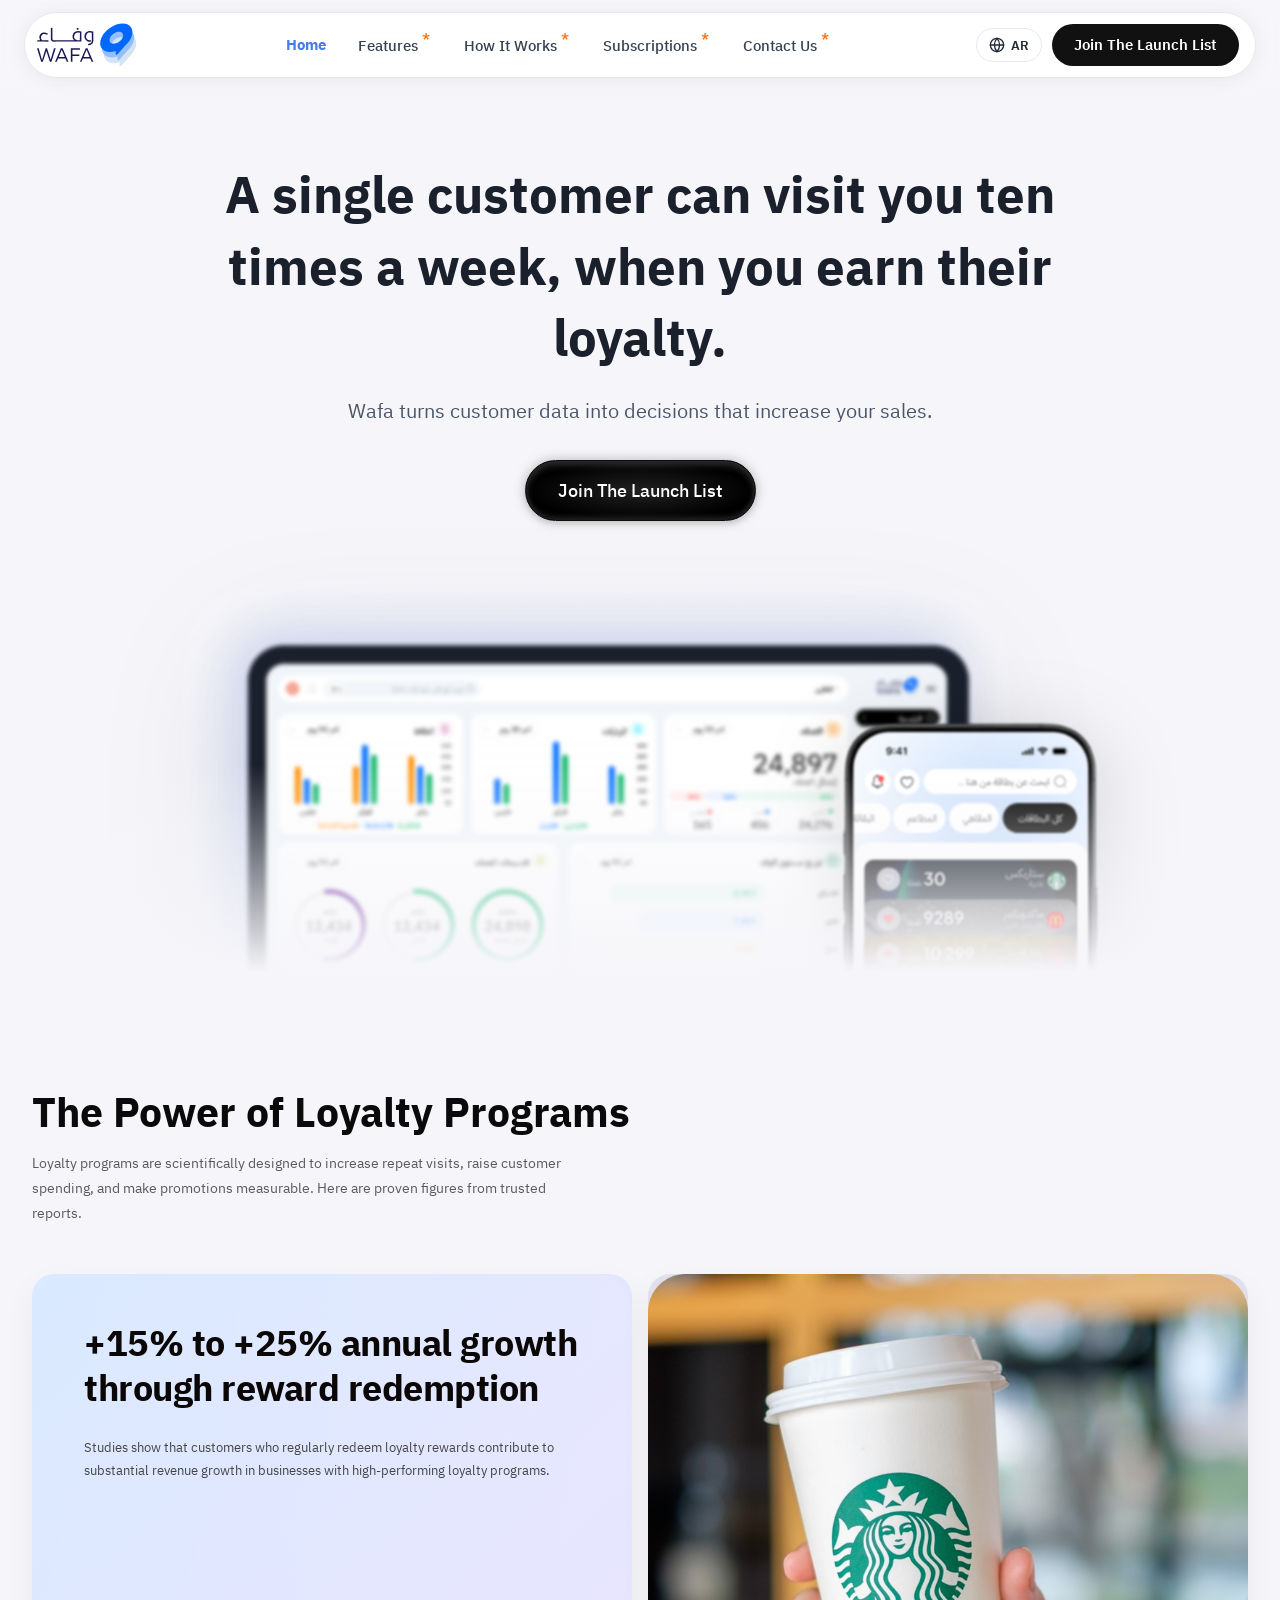
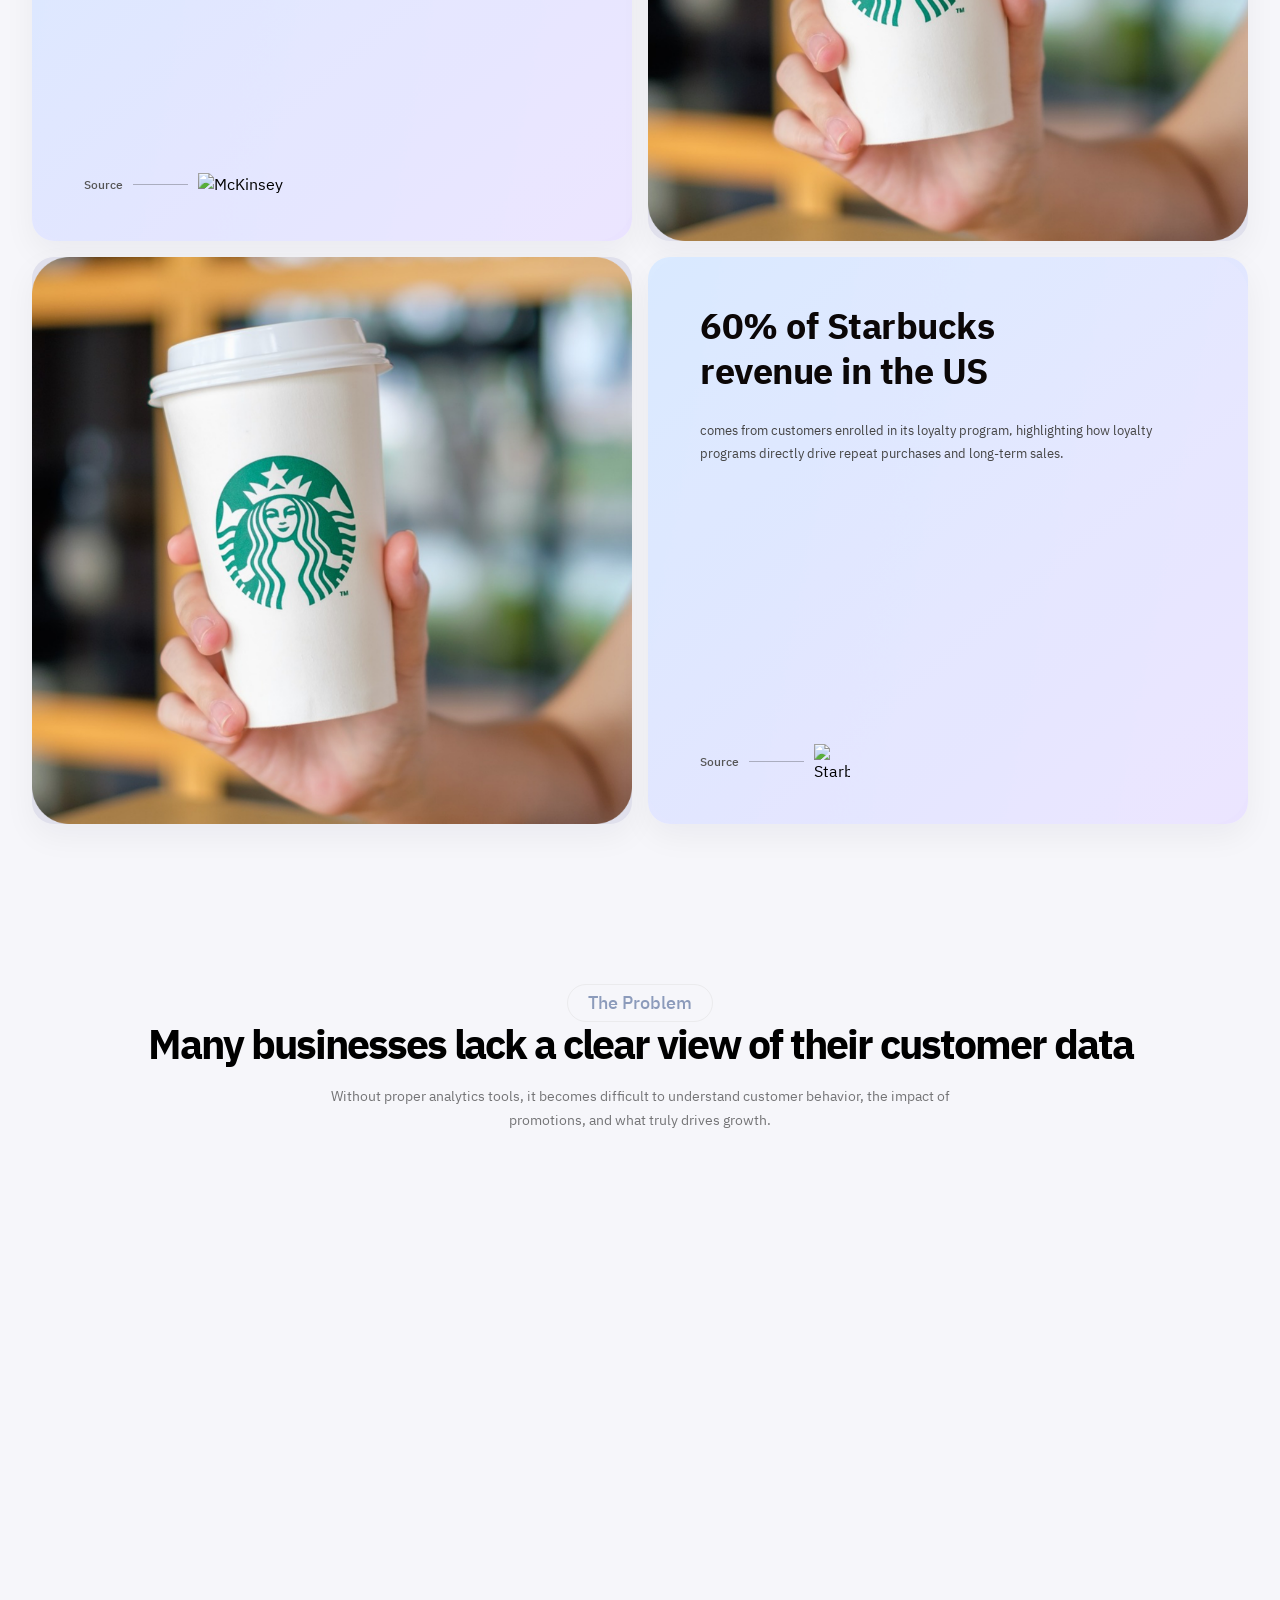
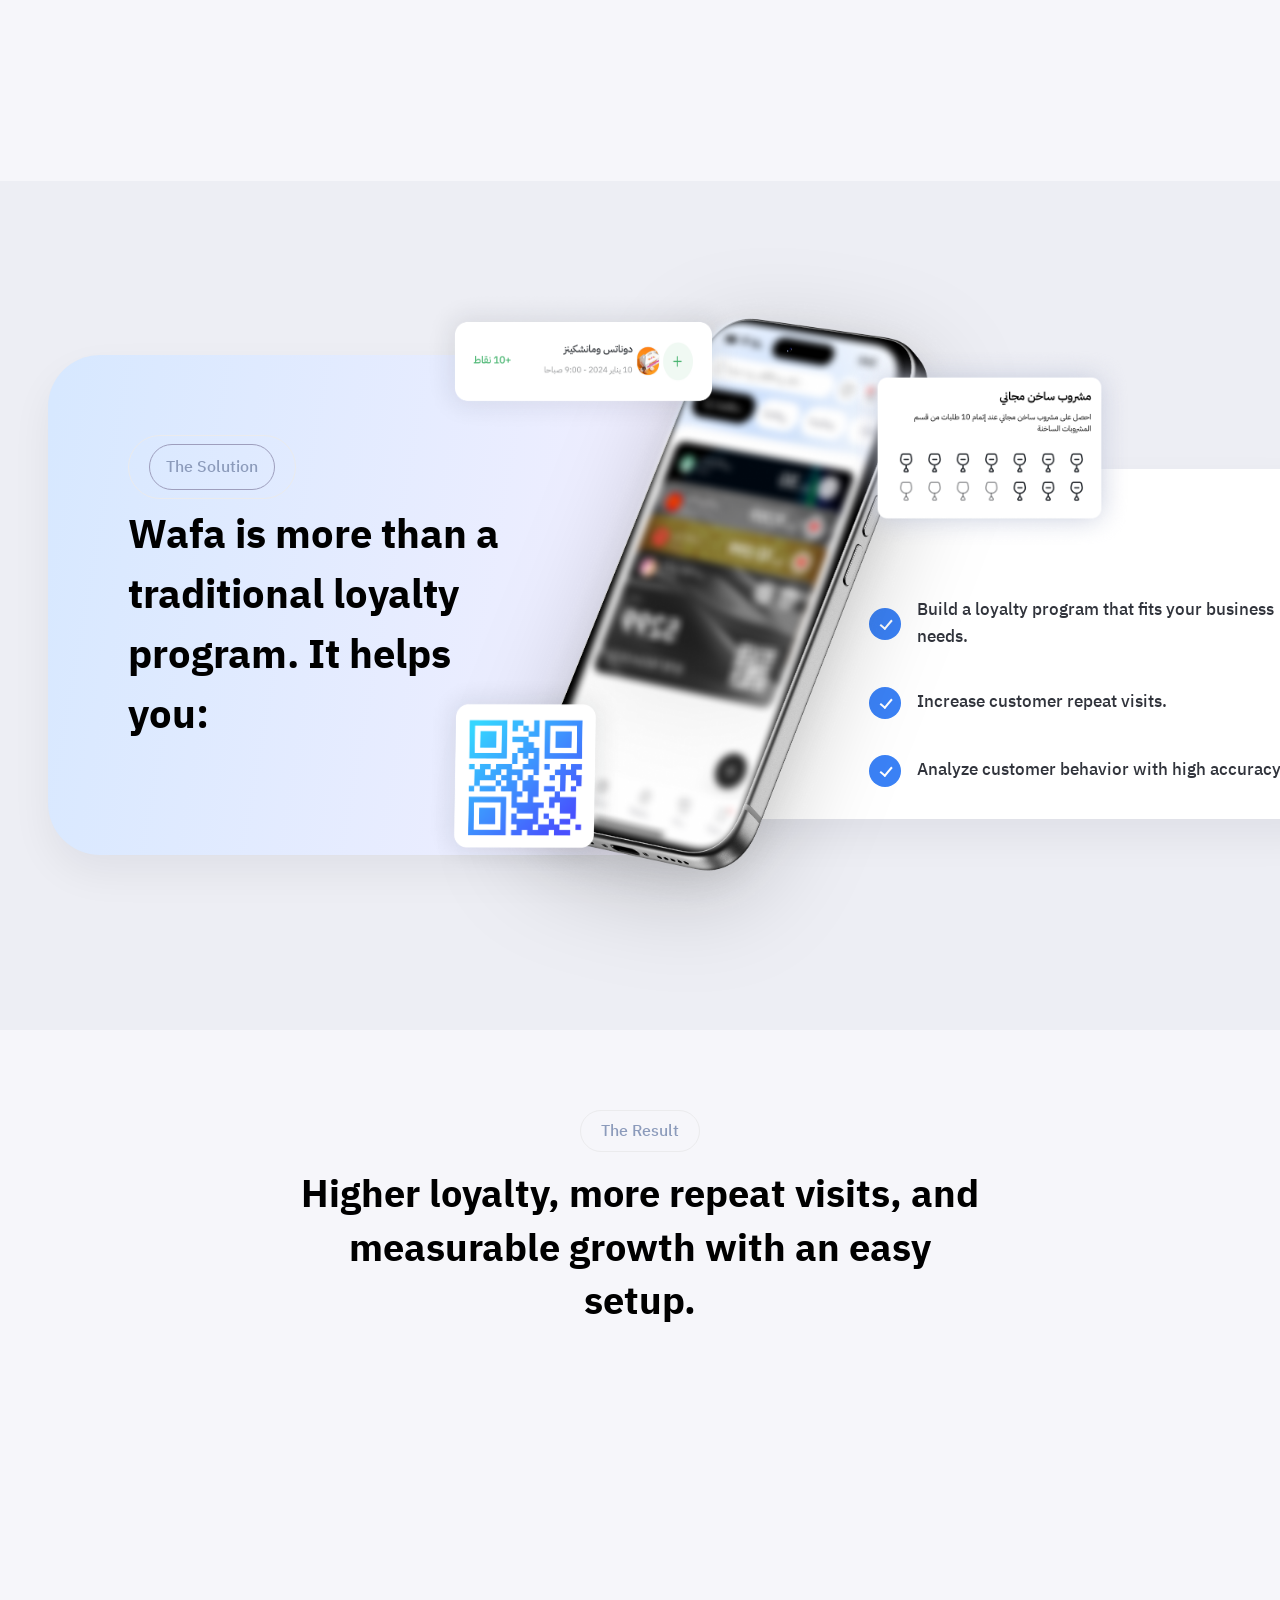
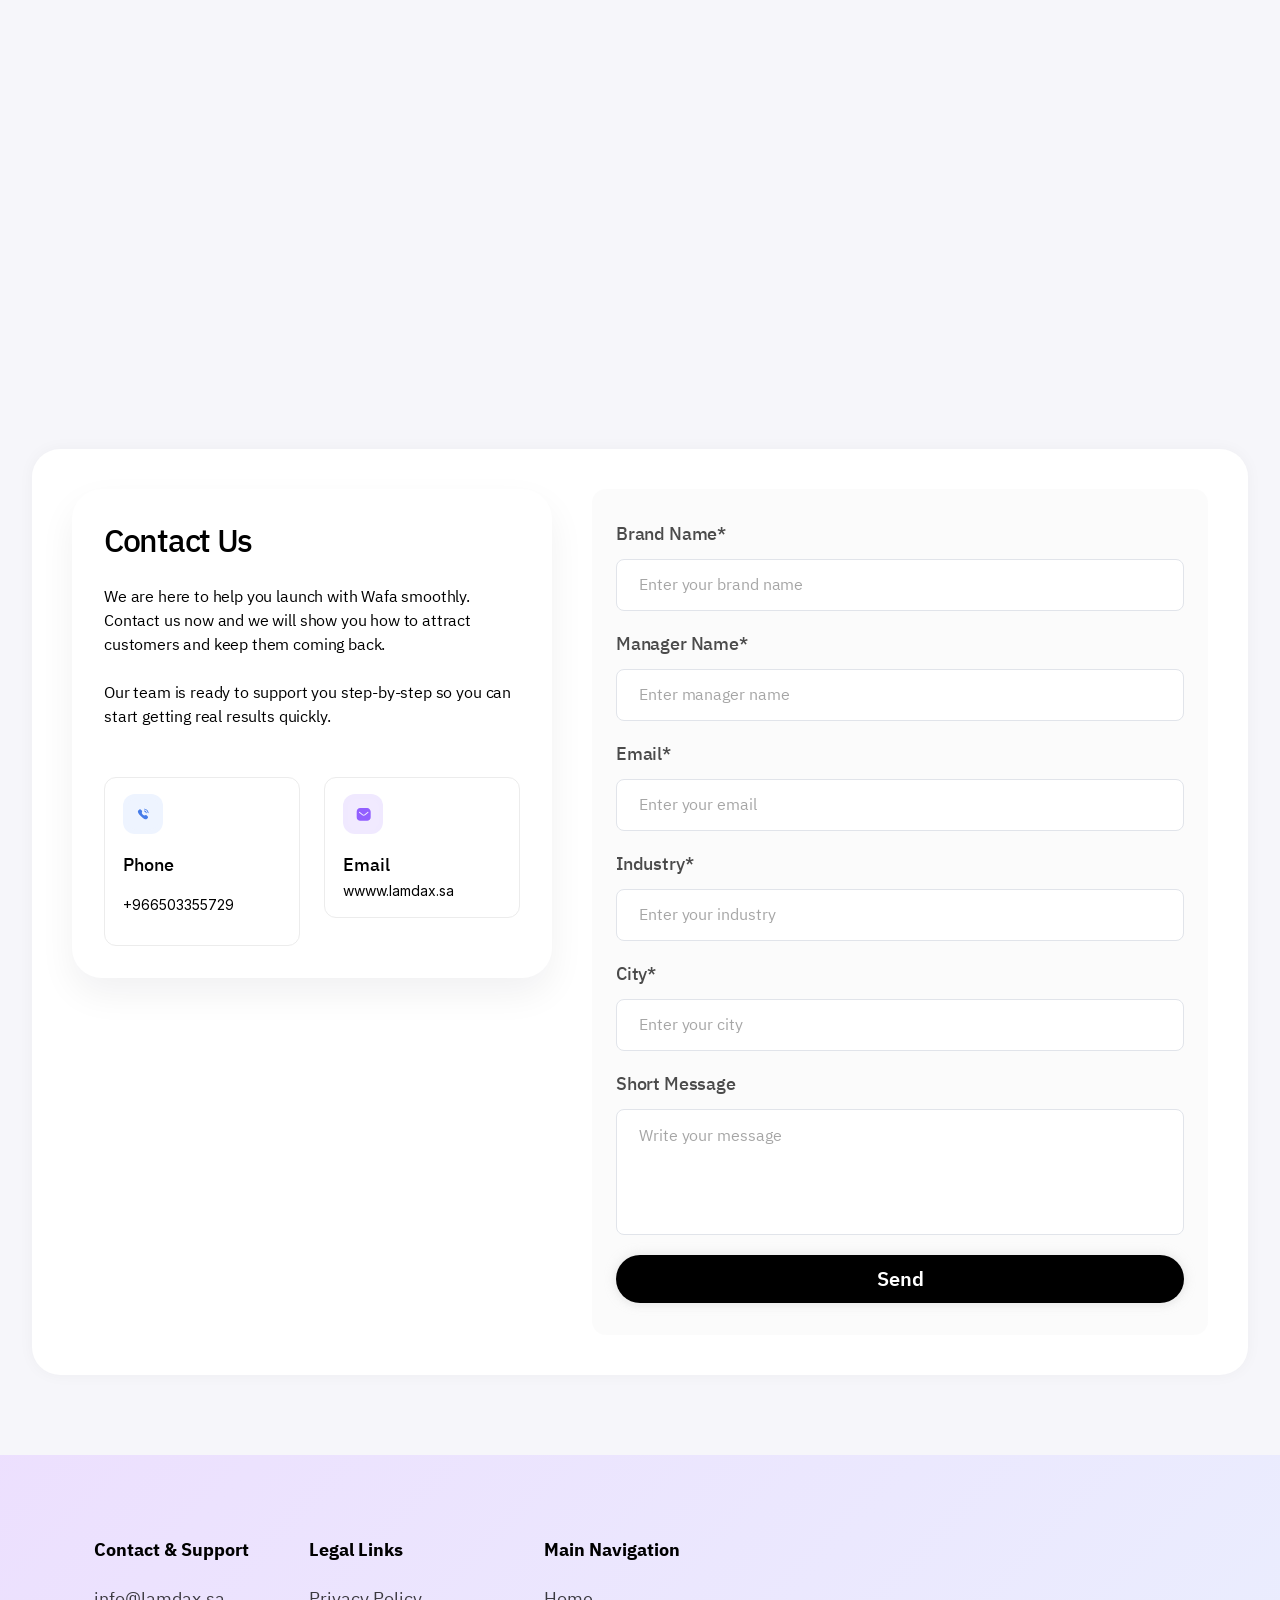
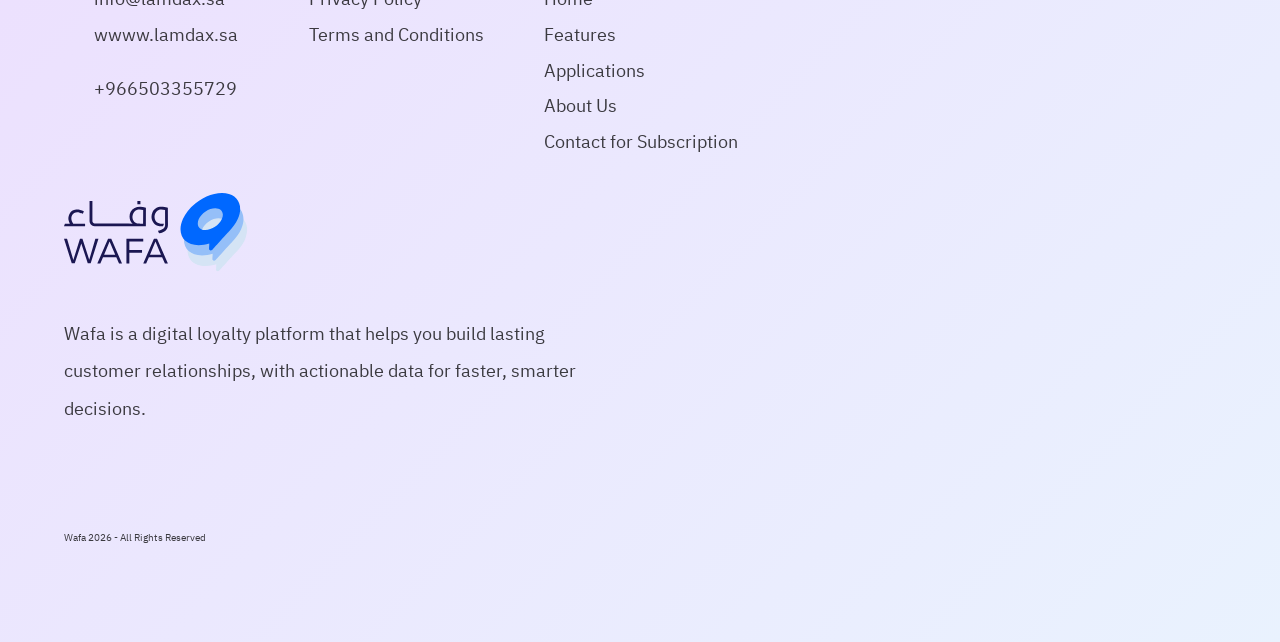
==== index-en.html @ 7bb4bd39 "feat: enhance UI animations and transitions across legal and privacy pages Co-authored-by: Copilot <" ====
<!doctype html>
<html dir="ltr" lang="en">
  <head>
    <meta content="width=device-width, initial-scale=1" name="viewport" />
    <meta charset="utf-8" />
    <title>Wafa - Digital Loyalty Platform</title>
    <link href="favicon.svg" rel="icon" type="image/svg+xml" />
    <link href="css/global.css" rel="stylesheet" />
    <link href="css/styleguide.css" rel="stylesheet" />
    <link href="css/style.css" rel="stylesheet" />
    <link href="css/english.css" rel="stylesheet" />
    <script src="/load.js"></script>
    <script src="/static/anima.min.js" type="module"></script>
  </head>
  <body class="english-home">
    <header class="site-header" id="top">
      <nav class="nav-container">
        <a class="nav-logo" href="index-en.html">
          <img alt="Wafa" class="nav-logo-img" src="imgs/Wafaa Full Logo.svg" />
        </a>
        <ul class="nav-links" id="nav-links">
          <li>
            <a class="nav-link active" data-section="hero" href="#hero">Home</a>
          </li>
          <li>
            <a
              class="nav-link nav-link--marked"
              data-section="result"
              href="#result"
            >
              Features
            </a>
          </li>
          <li>
            <a
              class="nav-link nav-link--marked"
              data-section="solution"
              href="#solution"
            >
              How It Works
            </a>
          </li>
          <li>
            <a
              class="nav-link nav-link--marked"
              data-section="stats"
              href="#stats"
            >
              Subscriptions
            </a>
          </li>
          <li>
            <a
              class="nav-link nav-link--marked"
              data-section="contact"
              href="#contact"
            >
              Contact Us
            </a>
          </li>
        </ul>
        <div class="nav-right">
          <a class="lang-switch" href="index.html" aria-label="Arabic version">
            <svg
              class="lang-switch-icon"
              viewBox="0 0 24 24"
              aria-hidden="true"
            >
              <circle cx="12" cy="12" r="10"></circle>
              <path d="M2 12h20"></path>
              <path d="M12 2a15 15 0 0 1 0 20"></path>
              <path d="M12 2a15 15 0 0 0 0 20"></path>
            </svg>
            <span>AR</span>
          </a>
          <a class="nav-cta" href="#contact">Join The Launch List</a>
          <button
            aria-expanded="false"
            aria-label="Menu"
            class="hamburger"
            id="hamburger"
          >
            <span class="hamburger-bar"></span>
            <span class="hamburger-bar"></span>
            <span class="hamburger-bar"></span>
          </button>
        </div>
      </nav>
      <div aria-hidden="true" class="mobile-menu" id="mobile-menu">
        <ul class="mobile-nav-links">
          <li>
            <a class="mobile-nav-link" data-section="hero" href="#hero">Home</a>
          </li>
          <li>
            <a class="mobile-nav-link" data-section="result" href="#result"
              >Features</a
            >
          </li>
          <li>
            <a class="mobile-nav-link" data-section="solution" href="#solution"
              >How It Works</a
            >
          </li>
          <li>
            <a class="mobile-nav-link" data-section="stats" href="#stats"
              >Subscriptions</a
            >
          </li>
          <li>
            <a class="mobile-nav-link" data-section="contact" href="#contact"
              >Contact Us</a
            >
          </li>
          <li>
            <a class="mobile-nav-link" href="index.html">AR</a>
          </li>
        </ul>
        <a class="mobile-cta" href="#contact">Join The Launch List</a>
      </div>
    </header>

    <section class="section hero-section" id="hero">
      <div class="hero-text-content">
        <h1 class="hero-title">
          A single customer can visit you ten times a week, when you earn their
          loyalty.
        </h1>
        <p class="hero-subtitle">
          Wafa turns customer data into decisions that increase your sales.
        </p>
        <div class="hero-cta-area">
          <a class="hero-main-cta" href="#contact">
            <span class="close-button-text">Join The Launch List</span>
          </a>
        </div>
      </div>
      <div class="hero-mockup">
        <img
          alt="Wafa dashboard"
          class="hero-tablet-img"
          src="imgs/Hero/Top-Tablet.png"
        />
        <img
          alt="Wafa app"
          class="hero-mobile-img"
          src="imgs/Hero/Top-mobile.png"
        />
      </div>
    </section>

    <section class="section stats-section" id="stats">
      <div class="stats-header">
        <h2 class="stats-title">The Power of Loyalty Programs</h2>
        <p class="stats-subtitle">
          Loyalty programs are scientifically designed to increase repeat
          visits, raise customer spending, and make promotions measurable. Here
          are proven figures from trusted reports.
        </p>
      </div>
      <div class="stats-grid">
        <div class="stat-card stat-card--text">
          <div
            class="stat-bg-texture"
            style="
              background-image: url(&quot;imgs/Stats/background-of-text-1.png&quot;);
            "
          ></div>
          <div class="stat-card-content">
            <h3 class="stat-headline">
              +15% to +25% annual growth<br />through reward redemption
            </h3>
            <p class="stat-desc">
              Studies show that customers who regularly redeem loyalty rewards
              contribute to substantial revenue growth in businesses with
              high-performing loyalty programs.
            </p>
            <div class="stat-source">
              <span class="stat-source-label">Source</span>
              <div class="stat-source-divider"></div>
              <img
                alt="McKinsey"
                class="stat-source-logo stat-source-logo--mckinsey"
                src="https://c.animaapp.com/mnw7ax8lttcgkf/img/mckinsey-script-mark-2019-1.svg"
              />
            </div>
          </div>
        </div>

        <div class="stat-card stat-card--image">
          <img
            src="imgs/Stats/Stats-img-one.png"
            alt="Loyalty programs"
            class="stat-photo"
          />
        </div>

        <div class="stat-card stat-card--image">
          <img
            src="imgs/Stats/Stats-img-two.png"
            alt="Starbucks"
            class="stat-photo"
          />
        </div>

        <div class="stat-card stat-card--text">
          <div
            class="stat-bg-texture"
            style="
              background-image: url(&quot;imgs/Stats/background-of-text-2.png&quot;);
            "
          ></div>
          <div class="stat-card-content">
            <h3 class="stat-headline">
              60% of Starbucks<br />revenue in the US
            </h3>
            <p class="stat-desc">
              comes from customers enrolled in its loyalty program, highlighting
              how loyalty programs directly drive repeat purchases and long-term
              sales.
            </p>
            <div class="stat-source">
              <span class="stat-source-label">Source</span>
              <div class="stat-source-divider"></div>
              <img
                alt="Starbucks"
                class="stat-source-logo stat-source-logo--starbucks"
                src="https://c.animaapp.com/mnw7ax8lttcgkf/img/check-icon-container.png"
              />
            </div>
          </div>
        </div>
      </div>
    </section>

    <section class="section problem-section" id="problem">
      <div class="problem-header">
        <div class="section-label-pill">
          <div class="text-wrapper-3">The Problem</div>
        </div>
        <h2 class="text-wrapper-6">
          Many businesses lack a clear view of their customer data
        </h2>
        <p class="text-wrapper-5">
          Without proper analytics tools, it becomes difficult to understand
          customer behavior, the impact of promotions, and what truly drives
          growth.
        </p>
      </div>
      <div class="problem-accordion" id="problem-accordion">
        <div
          class="problem-panel"
          data-panel="1"
          data-shrinked="imgs/Problem/image-1-shrinked.png"
          data-expanded="imgs/Problem/image-1-expanded.png"
          style="
            background-image: url(&quot;imgs/Problem/image-1-shrinked.png&quot;);
          "
        ></div>
        <div
          class="problem-panel"
          data-panel="2"
          data-shrinked="imgs/Problem/image-2-shrinked.png"
          data-expanded="imgs/Problem/image-2-expanded.png"
          style="
            background-image: url(&quot;imgs/Problem/image-2-shrinked.png&quot;);
          "
        ></div>
        <div
          class="problem-panel active"
          data-panel="3"
          data-shrinked="imgs/Problem/image-3-shrinked.png"
          data-expanded="imgs/Problem/image-3-expanded.png"
          style="
            background-image: url(&quot;imgs/Problem/image-3-expanded.png&quot;);
          "
        ></div>
      </div>
    </section>

    <section class="solution-outer" id="solution">
      <div class="solution-inner">
        <!-- RIGHT in RTL: pill + title text (no card) -->
        <div class="solution-text-col">
          <div class="section-label-pill">
            <span class="solution-label-text">The Solution</span>
          </div>
          <p class="solution-title">
            Wafa is more than a traditional loyalty program. It helps you:
          </p>
        </div>
        <!-- CENTER: phone + floating cards -->
        <div class="solution-visual">
          <div class="solution-phone-wrap">
            <img
              class="solution-phone-img"
              src="imgs/Solution/solution-mobile.png"
              alt="Wafa app"
            />
            <img
              class="sol-card sol-card-upper"
              src="imgs/Solution/solution-upper-card.png"
              alt=""
            />
            <img
              class="sol-card sol-card-middle"
              src="imgs/Solution/solution-middle-card.png"
              alt=""
            />
            <img
              class="sol-card sol-card-lower"
              src="imgs/Solution/solution-lower-card.png"
              alt=""
            />
          </div>
        </div>
        <!-- LEFT in RTL: bullet points (no card) -->
        <div class="solution-bullets-col">
          <ul class="solution-bullets">
            <li class="solution-bullet">
              <span class="solution-check"></span>
              <span
                >Build a loyalty program that fits your business needs.</span
              >
            </li>
            <li class="solution-bullet">
              <span class="solution-check"></span>
              <span>Increase customer repeat visits.</span>
            </li>
            <li class="solution-bullet">
              <span class="solution-check"></span>
              <span>Analyze customer behavior with high accuracy.</span>
            </li>
          </ul>
        </div>
      </div>
    </section>

    <section class="section result-section" id="result">
      <div class="section-label-pill frame-35">
        <div class="text-wrapper-24">The Result</div>
      </div>
      <h2 class="text-wrapper-25">
        Higher loyalty, more repeat visits, and measurable growth with an easy
        setup.
      </h2>

      <a class="nav-cta" href="#contact">Join The Launch List</a>
      <div class="features-cards-row">
        <div class="features-card">
          <img
            class="features-card-img"
            src="imgs/Result/Features Card - 1.png"
            alt="Loyal customers"
          />
          <div class="card-title">
            <div class="number-title">
              <div class="analytics-reporting">More Loyal Customers</div>
              <div class="element-wrapper">
                <div class="element">01</div>
              </div>
            </div>
            <p class="these-tools">
              Track purchase behavior and customer history to build stronger
              relationships and increase retention.
            </p>
          </div>
        </div>

        <div class="features-card-2">
          <img
            class="features-card-img"
            src="imgs/Result/Features Card - 2.png"
            alt="More visits"
          />
          <div class="card-title-2">
            <div class="number-title">
              <div class="analytics-reporting-2">More Visits</div>
              <div class="background-2">
                <div class="element-2">02</div>
              </div>
            </div>
            <p class="these-tools-2">
              Understand customer frequency patterns and launch campaigns that
              bring customers back again.
            </p>
          </div>
        </div>

        <div class="features-card-3">
          <img
            class="features-card-img"
            src="imgs/Result/Features Card - 3.png"
            alt="Higher sales"
          />
          <div class="card-title-3">
            <div class="number-title-2">
              <div class="analytics-reporting-3">Higher Sales</div>
              <div class="background-3">
                <div class="element-3">03</div>
              </div>
            </div>
            <p class="these-tools-3">
              Accurate performance and offer reports empower decisions that
              increase revenue.
            </p>
          </div>
        </div>
      </div>
    </section>

    <section class="section contact-section" id="contact">
      <div class="frame-9">
        <div class="frame-22">
          <div class="frame-23">
            <div class="text-wrapper-12">Contact Us</div>
            <p class="text-wrapper-13">
              We are here to help you launch with Wafa smoothly.
              <br />
              Contact us now and we will show you how to attract customers and
              keep them coming back.
              <br />
              <br />
              Our team is ready to support you step-by-step so you can start
              getting real results quickly.
            </p>
          </div>
          <div class="frame-24">
            <div class="frame-25">
              <div class="iconly-bold-calling-wrapper">
                <img
                  alt=""
                  class="iconly-bold-calling"
                  src="imgs/Contact/phone.svg"
                />
              </div>
              <div class="frame-26">
                <div class="text-wrapper-14">Phone</div>
                <p class="text-wrapper-15">+966503355729</p>
              </div>
            </div>
            <div class="frame-25">
              <div class="iconly-bold-message-wrapper">
                <img
                  alt=""
                  class="iconly-bold-message"
                  src="imgs/Contact/mail.svg"
                />
              </div>
              <div class="frame-26">
                <div class="text-wrapper-14">Email</div>
                <div class="text-wrapper-15">wwww.lamdax.sa</div>
              </div>
            </div>
          </div>
        </div>

        <div class="frame-10">
          <form class="frame-11" id="contact-form" novalidate="">
            <div class="frame-12">
              <div class="text-wrapper-7">Brand Name*</div>
              <div class="frame-13">
                <div class="frame-14">
                  <input
                    class="real-input"
                    id="brand"
                    name="brand"
                    placeholder="Enter your brand name"
                    required=""
                    type="text"
                  />
                </div>
              </div>
              <span class="field-error" id="brand-error"></span>
            </div>
            <div class="frame-15">
              <div class="text-wrapper-7">Manager Name*</div>
              <div class="frame-13">
                <div class="frame-14">
                  <input
                    class="real-input"
                    id="manager"
                    name="manager"
                    placeholder="Enter manager name"
                    required=""
                    type="text"
                  />
                </div>
              </div>
              <span class="field-error" id="manager-error"></span>
            </div>
            <div class="frame-16">
              <div class="text-wrapper-7">Email*</div>
              <div class="frame-13">
                <div class="frame-14">
                  <input
                    class="real-input"
                    id="email"
                    name="email"
                    placeholder="Enter your email"
                    required=""
                    type="email"
                  />
                </div>
              </div>
              <span class="field-error" id="email-error"></span>
            </div>
            <div class="frame-17">
              <div class="text-wrapper-7">Industry*</div>
              <div class="frame-13">
                <div class="frame-14">
                  <input
                    class="real-input"
                    id="sector"
                    name="sector"
                    placeholder="Enter your industry"
                    required=""
                    type="text"
                  />
                </div>
              </div>
              <span class="field-error" id="sector-error"></span>
            </div>
            <div class="frame-18">
              <div class="text-wrapper-7">City*</div>
              <div class="frame-13">
                <div class="frame-14">
                  <input
                    class="real-input"
                    id="city"
                    name="city"
                    placeholder="Enter your city"
                    required=""
                    type="text"
                  />
                </div>
              </div>
              <span class="field-error" id="city-error"></span>
            </div>
            <div class="frame-19">
              <div class="text-wrapper-9">Short Message</div>
              <div class="frame-20">
                <textarea
                  class="real-textarea"
                  id="message"
                  name="message"
                  placeholder="Write your message"
                  rows="4"
                ></textarea>
              </div>
            </div>
            <div class="form-success" id="form-success" style="display: none">
              Your request was sent successfully. Our team will contact you
              soon.
            </div>
            <button class="button" id="submit-btn" type="submit">
              <div class="frame-21">
                <div class="text-wrapper-11" id="submit-label">Send</div>
              </div>
            </button>
          </form>
        </div>
      </div>
    </section>

    <footer class="site-footer-section" id="footer">
      <div class="frame-27">
        <div class="frame-28">
          <div class="frame-29">
            <div class="frame-30">
              <div class="text-wrapper-16">Contact & Support</div>
              <div class="frame-31">
                <div class="frame-32">
                  <div class="text-wrapper-17">info@lamdax.sa</div>
                </div>
                <div class="text-wrapper-18">wwww.lamdax.sa</div>
                <div class="frame-32">
                  <p class="text-wrapper-17">+966503355729</p>
                </div>
              </div>
            </div>
            <div class="frame-30">
              <div class="text-wrapper-16">Legal Links</div>
              <div class="frame-31">
                <a class="text-wrapper-19 footer-link" href="privacy-en.html"
                  >Privacy Policy</a
                >
                <a class="text-wrapper-20 footer-link" href="terms-en.html"
                  >Terms and Conditions</a
                >
              </div>
            </div>
            <div class="frame-30">
              <div class="text-wrapper-16">Main Navigation</div>
              <div class="frame-31">
                <a class="text-wrapper-19 footer-link" href="#hero">Home</a>
                <a class="text-wrapper-20 footer-link" href="#result"
                  >Features</a
                >
                <a class="text-wrapper-20 footer-link" href="#problem"
                  >Applications</a
                >
                <a class="text-wrapper-21 footer-link" href="#stats"
                  >About Us</a
                >
                <a class="text-wrapper-21 footer-link" href="#contact"
                  >Contact for Subscription</a
                >
              </div>
            </div>
          </div>
          <div class="frame-33">
            <a href="index-en.html" aria-label="Back to home">
              <img
                alt="Wafa"
                class="wafaa-full-logo"
                src="imgs/Wafaa Full Logo.svg"
              />
            </a>
            <p class="text-wrapper-22">
              Wafa is a digital loyalty platform that helps you build lasting
              customer relationships, with actionable data for faster, smarter
              decisions.
            </p>
          </div>
        </div>
        <div class="frame-34">
          <img
            alt=""
            class="line"
            src="https://c.animaapp.com/mnw7ax8lttcgkf/img/line-56.svg"
          />
          <p class="text-wrapper-23">Wafa 2026 - All Rights Reserved</p>
        </div>
      </div>
    </footer>

    <div class="mobile-overlay" id="mobile-overlay"></div>
    <script src="js/main.js"></script>
  </body>
</html>
---- css/global.css ----
@import url("https://cdnjs.cloudflare.com/ajax/libs/meyer-reset/2.0/reset.min.css");

@font-face {
  font-family: "IBM Plex Sans Arabic";
  src: url("../fonts/IBM_Plex_Sans_Arabic/IBMPlexSansArabic-Regular.ttf")
    format("truetype");
  font-style: normal;
  font-weight: 400;
  font-display: swap;
}

@font-face {
  font-family: "IBM Plex Sans Arabic";
  src: url("../fonts/IBM_Plex_Sans_Arabic/IBMPlexSansArabic-Medium.ttf")
    format("truetype");
  font-style: normal;
  font-weight: 500;
  font-display: swap;
}

@font-face {
  font-family: "IBM Plex Sans Arabic";
  src: url("../fonts/IBM_Plex_Sans_Arabic/IBMPlexSansArabic-SemiBold.ttf")
    format("truetype");
  font-style: normal;
  font-weight: 600;
  font-display: swap;
}

@font-face {
  font-family: "IBM Plex Sans Arabic";
  src: url("../fonts/IBM_Plex_Sans_Arabic/IBMPlexSansArabic-Bold.ttf")
    format("truetype");
  font-style: normal;
  font-weight: 700;
  font-display: swap;
}

@font-face {
  font-family: "Inter";
  src: url("../fonts/Inter-4.1/web/Inter-Regular.woff2") format("woff2");
  font-style: normal;
  font-weight: 400;
  font-display: swap;
}

@font-face {
  font-family: "Inter";
  src: url("../fonts/Inter-4.1/web/Inter-Medium.woff2") format("woff2");
  font-style: normal;
  font-weight: 500;
  font-display: swap;
}

@font-face {
  font-family: "Inter";
  src: url("../fonts/Inter-4.1/web/Inter-SemiBold.woff2") format("woff2");
  font-style: normal;
  font-weight: 600;
  font-display: swap;
}

@font-face {
  font-family: "Inter";
  src: url("../fonts/Inter-4.1/web/Inter-Bold.woff2") format("woff2");
  font-style: normal;
  font-weight: 700;
  font-display: swap;
}

* {
  -webkit-font-smoothing: antialiased;
  box-sizing: border-box;
}
html,
body {
  margin: 0px;
  height: 100%;
}
/* a blue color as a generic focus style */
button:focus-visible {
  outline: 2px solid #4a90e2 !important;
  outline: -webkit-focus-ring-color auto 5px !important;
}
a {
  text-decoration: none;
}
---- css/styleguide.css ----
:root {
  --defaultgray-900: rgba(26, 32, 44, 1);
  --defaultgray-700: rgba(74, 85, 104, 1);
  --defaultgray-500: rgba(160, 174, 192, 1);
  --white: rgba(255, 255, 255, 1);
  --colortealish-blue: rgba(70, 124, 233, 1);
}
---- css/style.css ----
/* ═══════════════════════ RESET & BASE ═══════════════════════ */
*,
*::before,
*::after {
  box-sizing: border-box;
}
html {
  scroll-behavior: smooth;
}
:root {
  --motion-dur-fast: 0.2s;
  --motion-dur-medium: 0.25s;
  --motion-dur-reveal: 0.55s;
  --motion-ease: cubic-bezier(0.22, 1, 0.36, 1);
  --motion-shadow-soft: 0 12px 24px rgba(15, 23, 42, 0.08);
  --motion-shadow-medium: 0 22px 44px rgba(15, 23, 42, 0.1);
}
body {
  margin: 0;
  padding-top: 80px;
  background: linear-gradient(
    0deg,
    rgba(246, 246, 250, 1) 0%,
    rgba(246, 246, 250, 1) 100%
  );
  font-family: "IBM Plex Sans Arabic", Helvetica, sans-serif;
  direction: rtl;
  overflow-x: hidden;
}
img {
  max-width: 100%;
  display: block;
}
a {
  text-decoration: none;
}
button {
  cursor: pointer;
}

/* ═══════════════════════ HEADER / NAV ═══════════════════════ */
.site-header {
  position: fixed;
  top: 0;
  left: 0;
  right: 0;
  z-index: 1000;
  background: rgba(246, 246, 250, 0.82);
  backdrop-filter: blur(14px);
  -webkit-backdrop-filter: blur(14px);
  padding: 12px 24px;
}

.nav-container {
  max-width: 1280px;
  margin: 0 auto;
  padding: 10px 16px 10px 12px;
  display: flex;
  align-items: center;
  justify-content: space-between;
  gap: 16px;
  background: rgba(255, 255, 255, 0.9);
  border: 1px solid #e5e8ef;
  border-radius: 60px;
  box-shadow: 0 2px 20px rgba(0, 0, 0, 0.06);
  transition: box-shadow 0.2s ease;
}

.nav-container:hover,
.nav-container:focus-within,
.site-header:hover .nav-container {
  box-shadow: 0 4px 24px rgba(0, 0, 0, 0.09);
}

.nav-logo {
  display: flex;
  align-items: center;
}
.nav-logo-img {
  height: 44px;
  width: auto;
}

.nav-links {
  display: flex;
  list-style: none;
  margin: 0;
  padding: 0;
  gap: 4px;
  align-items: center;
}

.nav-link {
  font-family: "IBM Plex Sans Arabic", Helvetica;
  font-weight: 500;
  font-size: 15px;
  color: #374151;
  padding: 8px 14px;
  border-radius: 40px;
  transition:
    color var(--motion-dur-fast),
    transform var(--motion-dur-fast) var(--motion-ease);
  white-space: nowrap;
}
.nav-link:hover {
  color: #5f82c8;
  transform: translateY(-1px);
}
.nav-link.active {
  color: #467ce9;
  font-weight: 700;
}

/* Decorative asterisk marker – appears LEFT of text in RTL (after in DOM) */
.nav-link--marked::after {
  content: "*";
  color: #f97316;
  font-size: 16px;
  line-height: 1;
  margin-right: 2px;
  vertical-align: super;
}

.nav-right {
  display: flex;
  align-items: center;
  gap: 10px;
}

.lang-switch {
  display: inline-flex;
  align-items: center;
  gap: 6px;
  padding: 8px 12px;
  border-radius: 999px;
  border: 1px solid #e5e8ef;
  background: rgba(255, 255, 255, 0.9);
  color: #1f2937;
  font-family: "IBM Plex Sans Arabic", Helvetica, sans-serif;
  font-weight: 600;
  font-size: 13px;
  line-height: 1;
  transition:
    color var(--motion-dur-fast),
    transform var(--motion-dur-fast) var(--motion-ease),
    box-shadow var(--motion-dur-fast) var(--motion-ease);
}

.lang-switch:hover {
  color: #467ce9;
  transform: translateY(-1px);
  box-shadow: 0 2px 10px rgba(0, 0, 0, 0.08);
}

.lang-switch-icon {
  width: 16px;
  height: 16px;
  fill: none;
  stroke: currentColor;
  stroke-width: 2;
  stroke-linecap: round;
  stroke-linejoin: round;
}

.nav-cta {
  display: inline-flex;
  align-items: center;
  padding: 10px 22px;
  border-radius: 40px;
  background: #111;
  color: #fff;
  font-family: "IBM Plex Sans Arabic", Helvetica;
  font-weight: 600;
  font-size: 15px;
  white-space: nowrap;
  transition:
    color var(--motion-dur-fast),
    transform var(--motion-dur-fast) var(--motion-ease),
    box-shadow var(--motion-dur-fast) var(--motion-ease);
}
.nav-cta:hover {
  color: #d7e8ff;
  transform: translateY(-1px);
  box-shadow: var(--motion-shadow-soft);
}

/* Hamburger */
.hamburger {
  display: none;
  flex-direction: column;
  justify-content: center;
  gap: 5px;
  width: 38px;
  height: 38px;
  padding: 6px;
  background: none;
  border: none;
  cursor: pointer;
}
.hamburger-bar {
  display: block;
  width: 100%;
  height: 2px;
  background: #1a202c;
  border-radius: 2px;
  transition:
    transform 0.3s,
    opacity 0.3s;
}
.hamburger.active .hamburger-bar:nth-child(1) {
  transform: translateY(7px) rotate(45deg);
}
.hamburger.active .hamburger-bar:nth-child(2) {
  opacity: 0;
}
.hamburger.active .hamburger-bar:nth-child(3) {
  transform: translateY(-7px) rotate(-45deg);
}

/* Mobile menu drawer */
.mobile-menu {
  display: none;
  flex-direction: column;
  gap: 4px;
  padding: 20px 32px 24px;
  background: #fff;
  border-bottom: 1px solid rgba(0, 0, 0, 0.08);
  max-height: 0;
  overflow: hidden;
  transition:
    max-height 0.35s ease,
    padding 0.35s ease;
}
.mobile-menu.open {
  max-height: 500px;
  padding-bottom: 28px;
}

.mobile-nav-links {
  list-style: none;
  margin: 0;
  padding: 0;
  display: flex;
  flex-direction: column;
  gap: 2px;
}
.mobile-nav-link {
  display: block;
  padding: 12px 16px;
  font-family: "IBM Plex Sans Arabic", Helvetica;
  font-weight: 500;
  font-size: 17px;
  color: #374151;
  border-radius: 10px;
  transition:
    color var(--motion-dur-fast) var(--motion-ease),
    transform var(--motion-dur-fast) var(--motion-ease);
}
.mobile-nav-link:hover {
  color: #5f82c8;
  transform: translateY(-1px);
}

.mobile-cta {
  display: inline-flex;
  align-items: center;
  justify-content: center;
  margin-top: 12px;
  padding: 12px 24px;
  border-radius: 40px;
  background: #111;
  color: #fff;
  font-family: "IBM Plex Sans Arabic", Helvetica;
  font-weight: 600;
  font-size: 16px;
  text-align: center;
  transition:
    color var(--motion-dur-fast) var(--motion-ease),
    transform var(--motion-dur-fast) var(--motion-ease),
    box-shadow var(--motion-dur-fast) var(--motion-ease);
}
.mobile-cta:hover {
  color: #d7e8ff;
  transform: translateY(-1px);
  box-shadow: var(--motion-shadow-soft);
}

/* Overlay */
.mobile-overlay {
  display: none;
  position: fixed;
  inset: 0;
  z-index: 900;
  background: rgba(0, 0, 0, 0.25);
}
.mobile-overlay.show {
  display: block;
}

/* ═══════════════════════ SECTIONS ═══════════════════════ */
.section {
  padding: 80px 32px;
  max-width: 1400px;
  margin: 0 auto;
  position: relative;
}

.motion-reveal {
  opacity: 1;
  transform: translateY(0);
  transition:
    opacity var(--motion-dur-reveal) var(--motion-ease),
    transform var(--motion-dur-reveal) var(--motion-ease);
}

.motion-reveal.is-reveal-ready {
  opacity: 0;
  transform: translateY(24px);
}

.motion-reveal.is-visible {
  opacity: 1;
  transform: translateY(0);
}

/* ═══════════════════════ HERO ═══════════════════════ */
.hero-section {
  max-width: 100%;
  margin: 0;
  padding: 80px 32px 0;
  text-align: center;
  overflow: hidden;
  position: relative;
}
/* Remove extra top-padding on first section after hero */
.hero-section + .section {
  padding-top: 0;
}
.hero-text-content {
  max-width: 900px;
  margin: 0 auto;
}
.hero-title {
  font-family: "IBM Plex Sans Arabic", Helvetica;
  font-weight: 700;
  color: #1a202c;
  font-size: clamp(28px, 4vw, 56px);
  line-height: 1.4;
  margin: 0 0 20px;
  direction: rtl;
}
.hero-highlight {
  color: #467ce9;
}
.hero-subtitle {
  font-family: "IBM Plex Sans Arabic", Helvetica;
  font-weight: 400;
  color: #4a5568;
  font-size: clamp(16px, 1.6vw, 22px);
  line-height: 1.6;
  margin: 0 0 32px;
  direction: rtl;
}
.hero-cta-area {
  display: flex;
  justify-content: center;
  margin-bottom: 56px;
}
.hero-main-cta {
  display: inline-flex;
  align-items: center;
  justify-content: center;
  gap: 10px;
  padding: 16px 32px;
  border-radius: 33px;
  border: 1px solid #0c0c0c;
  box-shadow:
    inset 0px 4px 7.2px #76767666,
    0px 0px 11.9px #52525263,
    inset 0px -4px 4px #ffffff1a,
    0px 4px 4px #bebebe40;
  background: radial-gradient(
    50% 50% at 50% 50%,
    rgba(32, 32, 32, 1) 0%,
    rgba(0, 0, 0, 1) 100%
  );
  transition:
    transform 0.2s ease,
    box-shadow 0.2s ease;
}
.hero-main-cta:hover {
  transform: translateY(-1px);
  box-shadow:
    inset 0px 4px 7.2px #76767666,
    0px 14px 28px rgba(0, 0, 0, 0.18),
    inset 0px -4px 4px #ffffff1a,
    0px 4px 4px #bebebe40;
}
.hero-main-cta .close-button-text {
  font-family: "IBM Plex Sans Arabic", Helvetica;
  font-weight: 500;
  color: #ffffff;
  font-size: 18px;
  white-space: nowrap;
  direction: rtl;
}

/* Mockup container */
.hero-mockup {
  position: relative;
  max-width: 1100px;
  margin: 0 auto;
  display: flex;
  flex-direction: row;
  direction: ltr; /* tablet LEFT, mobile RIGHT */
  align-items: flex-end;
  justify-content: center;
  background: url("imgs/Hero/hero-mobile-tablet-bg.png") no-repeat center 30% /
    110% auto;
  margin-bottom: -2px; /* kill any subpixel gap to next section */
}

/* Bottom fade — extends further to fully cover transition */
.hero-mockup::after {
  content: "";
  position: absolute;
  bottom: 0;
  left: 0;
  right: 0;
  height: 55%;
  background: linear-gradient(
    to bottom,
    transparent 0%,
    rgba(246, 246, 250, 1) 90%
  );
  z-index: 10;
  pointer-events: none;
}

/* Tablet: LEFT side, blurred */
.hero-tablet-img {
  width: 76%;
  display: block;
  position: relative;
  z-index: 1;
  filter: blur(2px) drop-shadow(0 20px 60px rgba(0, 0, 0, 0.1));
  flex-shrink: 0;
}

/* Mobile: RIGHT side, in front, also blurred */
.hero-mobile-img {
  width: 24%;
  display: block;
  position: relative;
  z-index: 2;
  margin-left: -16%;
  margin-bottom: -1%;
  filter: blur(1px) drop-shadow(0 16px 40px rgba(0, 0, 0, 0.18));
  flex-shrink: 0;
}

/* ═══════════════════════ STATS ═══════════════════════ */
.stats-section {
  margin-top: 6rem;
}

.stats-header {
  text-align: right;
  max-width: 1300px;
  margin: 0 auto 48px;
}

.stats-title {
  font-family: "IBM Plex Sans Arabic", Helvetica;
  font-weight: 700;
  font-size: clamp(24px, 3.2vw, 48px);
  color: #0a0a0a;
  margin: 0 0 14px;
  direction: rtl;
  line-height: 1.2;
}

.stats-subtitle {
  font-family: "IBM Plex Sans Arabic", Helvetica;
  font-weight: 400;
  font-size: clamp(13px, 1.1vw, 18px);
  color: #0a0a0aaa;
  line-height: 1.75;
  direction: rtl;
  margin: 0;
  max-width: 560px;
}

.stats-grid {
  display: grid;
  grid-template-columns: 1fr 1fr;
  gap: 16px;
  max-width: 1300px;
  margin: 0 auto;
}

/* Base card */
.stat-card {
  border-radius: 22px;
  overflow: hidden;
  min-height: 400px;
  position: relative;
  transform: translateY(0);
  box-shadow: 0 12px 32px rgba(15, 23, 42, 0.05);
  transition:
    transform var(--motion-dur-medium) var(--motion-ease),
    box-shadow var(--motion-dur-medium) var(--motion-ease),
    opacity 0.45s var(--motion-ease);
}

/* Image card */
.stat-card--image {
  background: #e0e0ec;
}
.stat-photo {
  width: 100%;
  height: 100%;
  object-fit: cover;
  display: block;
}

/* Text/stat card */
.stat-card--text {
  background: linear-gradient(140deg, #daeaff 0%, #eae3ff 100%);
  display: flex;
  flex-direction: column;
}

/* Background texture */
.stat-bg-texture {
  position: absolute;
  inset: 0;
  background-size: cover;
  background-position: center;
  background-repeat: no-repeat;
  opacity: 0.18;
  pointer-events: none;
}

.stat-card-content {
  position: relative;
  z-index: 1;
  padding: 48px 52px 44px;
  display: flex;
  flex-direction: column;
  justify-content: space-between;
  height: 100%;
  direction: rtl;
  box-sizing: border-box;
}

.stat-headline {
  font-family: "IBM Plex Sans Arabic", Helvetica;
  font-weight: 700;
  font-size: clamp(26px, 2.8vw, 50px);
  color: #0b0707;
  line-height: 1.25;
  margin: 0 0 24px;
  direction: rtl;
  letter-spacing: -0.5px;
}

.stat-desc {
  font-family: "IBM Plex Sans Arabic", Helvetica;
  font-weight: 400;
  font-size: clamp(13px, 0.95vw, 16px);
  color: #444;
  line-height: 1.8;
  direction: rtl;
  margin: 0;
  flex: 1;
}

.stat-source {
  display: flex;
  align-items: center;
  gap: 10px;
  direction: rtl;
  justify-content: flex-start;
  margin-top: 36px;
  flex-wrap: wrap;
}

.stat-source-label {
  font-family: "IBM Plex Sans Arabic", Helvetica;
  font-weight: 500;
  font-size: 12px;
  color: #555;
  white-space: nowrap;
}

.stat-source-divider {
  width: 55px;
  height: 1px;
  background-color: rgba(0, 0, 0, 0.25);
  flex-shrink: 0;
}

.stat-source-logo--mckinsey {
  width: 100px;
  height: auto;
}

.stat-source-logo--starbucks {
  width: 36px;
  height: 36px;
  object-fit: contain;
}

/* ═══════════════════════ PROBLEM ═══════════════════════ */
.problem-section {
  position: relative;
}

.problem-header {
  text-align: center;
  margin-bottom: 48px;
}

.section-label-pill {
  display: inline-flex;
  align-items: center;
  justify-content: center;
  gap: 10px;
  padding: 8px 20px;
  border-radius: 54px;
  border: 1px solid #ebebed;
}
.text-wrapper-3 {
  font-family: "IBM Plex Sans Arabic", Helvetica;
  font-weight: 500;
  color: #8c9bbb;
  font-size: 18px;
  line-height: 20px;
  white-space: nowrap;
  direction: rtl;
}
.text-wrapper-6 {
  font-family: "IBM Plex Sans Arabic", Helvetica;
  font-weight: 700;
  color: #000000;
  font-size: clamp(28px, 3.2vw, 52px);
  letter-spacing: -2px;
  margin: 0 0 16px 0;
  direction: rtl;
  line-height: 1.15;
}
.text-wrapper-5 {
  font-family: "IBM Plex Sans Arabic", Helvetica;
  font-weight: 400;
  color: #00000088;
  font-size: clamp(14px, 1.1vw, 20px);
  line-height: 1.7;
  direction: rtl;
  margin: 0 auto;
  max-width: 640px;
}

/* Problem accordion */
.problem-accordion {
  display: flex;
  gap: 10px;
  width: 100%;
  align-items: stretch;
  min-height: 520px;
}

.problem-panel {
  position: relative;
  border-radius: 22px;
  overflow: hidden;
  cursor: pointer;
  flex: 2;
  align-self: stretch;
  background-size: cover;
  background-position: center;
  background-repeat: no-repeat;
  transition: flex 0.6s cubic-bezier(0.4, 0, 0.2, 1);
}

.problem-panel.active {
  flex: 6;
}

/* Panel image is now background-image — no img tag needed */

.panel-badge {
  display: flex;
  position: absolute;
  top: 16px;
  right: 16px;
  width: 36px;
  height: 36px;
  background: transparent;
  border-radius: 10px;
  display: flex;
  align-items: center;
  justify-content: center;
  z-index: 2;
  flex-shrink: 0;
  filter: drop-shadow(0 2px 8px rgba(0, 0, 0, 0.25));
  transition: opacity 0.3s ease;
}
.problem-panel.active .panel-badge {
  opacity: 0;
  pointer-events: none;
}
.panel-badge img {
  width: 36px;
  height: 36px;
  object-fit: contain;
  display: block;
}

/* ═══════════════════════ SOLUTION ═══════════════════════ */
.solution-outer {
  width: 100%;
  background: #edeef4;
  padding: 40px 0;
  overflow: hidden;
}

.solution-inner {
  max-width: 1400px;
  margin: 0 auto;
  padding: 0 48px;
  display: grid;
  grid-template-columns: 280px 1fr 340px;
  align-items: center;
  min-height: 540px;
  position: relative;
  direction: rtl;
}

/* Lavender decorative rect behind right 2 columns */
.solution-inner::before {
  content: "";
  position: absolute;
  top: -20px;
  bottom: -20px;
  right: 0;
  width: 72%;
  border-radius: 36px;
  z-index: 0;
  pointer-events: none;
}

/* ---- Col 1 (RTL right): pill + title ---- */
.solution-text-col {
  display: flex;
  flex-direction: column;
  align-items: flex-start;
  gap: 6px;
  position: relative;
  z-index: 1;
  padding: 5rem;
  width: 700px;
  height: 500px;
  border-radius: 52px;
  background: linear-gradient(100deg, #d7e8ff 1.68%, #f6f0ff 100%), #d9d9d9;
  transform: translateY(0);
  box-shadow: 0 18px 40px rgba(15, 23, 42, 0.06);
  transition:
    transform var(--motion-dur-medium) var(--motion-ease),
    box-shadow var(--motion-dur-medium) var(--motion-ease),
    opacity 0.45s var(--motion-ease);
}

.solution-label-text {
  font-family: "IBM Plex Sans Arabic", Helvetica;
  font-weight: 500;
  color: #8c9bbb;
  font-size: 16px;
  border-radius: 54px;
  border: 1px solid #9e9ebd;
  padding: 10px 16px;
}

.solution-title {
  font-family: "IBM Plex Sans Arabic", Helvetica;
  font-weight: 700;
  color: #000;
  font-size: 40px;
  font-style: normal;
  line-height: normal;
  text-align: right;
  margin: 0;
  width: 400px;
}

/* ---- Col 2 (center): phone + cards ---- */
.solution-visual {
  display: flex;
  align-items: center;
  justify-content: center;
  position: relative;
  z-index: 3;
  padding: 40px 0;
}

.solution-phone-wrap {
  position: relative;
  width: 650px;
  left: -10%;
}

.solution-phone-img {
  width: 100%;
  display: block;
  filter: drop-shadow(0 24px 48px rgba(0, 0, 0, 0.2));
  position: relative;
  z-index: 2;
}

.sol-card {
  position: absolute;
  display: block;
}

/* Notification card: top-left of phone (in RTL visual = right side) */
.sol-card-upper {
  width: 50%;
  top: 4%;
  left: 44%;
  z-index: 3;
}

/* Stamp card: mid-right of phone (in RTL visual = left side) */
.sol-card-middle {
  width: 45%;
  top: 10%;
  right: 60%;
  z-index: 3;
}

/* QR card: bottom-center, overlapping right */
.sol-card-lower {
  width: 32%;
  bottom: 18%;
  left: 60%;
  z-index: 4;
}

/* ---- Col 3 (RTL left): bullet points ---- */
.solution-bullets-col {
  display: flex;
  justify-content: end;
  align-items: end;
  position: relative;
  z-index: 1;
  padding: 2rem;
  background-color: white;
  border-radius: 29px;
  width: 600px;
  height: 350px;
  left: 75%;
  top: 5%;
  transform: translateY(0);
  box-shadow: 0 18px 40px rgba(15, 23, 42, 0.06);
  transition:
    transform var(--motion-dur-medium) var(--motion-ease),
    box-shadow var(--motion-dur-medium) var(--motion-ease),
    opacity 0.45s var(--motion-ease);
}

.solution-bullets {
  list-style: none;
  margin: 0;
  padding: 0;
  display: flex;
  flex-direction: column;
  gap: 36px;
  width: 80%;
}

.solution-bullet {
  display: flex;
  align-items: center;
  gap: 16px;
}

.solution-check {
  width: 32px;
  height: 32px;
  border-radius: 50%;
  background: #3b82f6;
  display: inline-flex;
  align-items: center;
  justify-content: center;
  flex-shrink: 0;
}

.solution-check::after {
  content: "";
  width: 7px;
  height: 12px;
  border-right: 2.5px solid #fff;
  border-bottom: 2.5px solid #fff;
  transform: rotate(40deg) translateY(-1px);
  display: block;
}

.solution-bullet span:last-child {
  font-family: "IBM Plex Sans Arabic", Helvetica;
  font-weight: 500;
  font-size: clamp(16px, 1.3vw, 22px);
  color: #31343c;
  line-height: 1.6;
}

/* ═══════════════════════ RESULT ═══════════════════════ */
.result-section {
  text-align: center;
}

.text-wrapper-24 {
  font-family: "IBM Plex Sans Arabic", Helvetica;
  font-weight: 500;
  color: #8c9bbb;
  font-size: 16px;
  white-space: nowrap;
  direction: rtl;
}
.text-wrapper-25 {
  font-family: "IBM Plex Sans Arabic", Helvetica;
  font-weight: 700;
  color: #000000;
  font-size: clamp(24px, 3vw, 48px);
  text-align: center;
  direction: rtl;
  margin: 16px auto 16px;
  max-width: 700px;
  line-height: 1.4;
}

.result-section .nav-cta {
  margin: 2rem 0rem;
  padding: 1rem 2rem;
}

.features-cards-row {
  display: grid;
  grid-template-columns: repeat(3, 1fr);
  gap: 24px;
  max-width: 1280px;
  margin: 0 auto 40px;
}

/* ═══════════════════════ FEATURES CARDS ═══════════════════════ */
.features-card,
.features-card-2,
.features-card-3 {
  position: relative;
  width: 100%;
  background-color: #ffffff;
  border-radius: 24px;
  overflow: hidden;
  border: none;
  display: flex;
  flex-direction: column;
  transform: translateY(0);
  opacity: 1;
  box-shadow: 0 18px 38px rgba(15, 23, 42, 0.06);
  transition:
    transform 0.35s ease,
    box-shadow 0.35s ease,
    opacity 0.45s ease;
}
.features-card::before,
.features-card-2::before,
.features-card-3::before {
  content: "";
  position: absolute;
  inset: 0;
  padding: 2px;
  border-radius: 24px;
  background: linear-gradient(
    100deg,
    rgba(215, 232, 255, 1) 0%,
    rgba(246, 240, 255, 1) 100%
  );
  -webkit-mask:
    linear-gradient(#fff 0 0) content-box,
    linear-gradient(#fff 0 0);
  mask:
    linear-gradient(#fff 0 0) content-box,
    linear-gradient(#fff 0 0);
  -webkit-mask-composite: xor;
  mask-composite: exclude;
  z-index: 1;
  pointer-events: none;
}

.features-card.is-reveal-ready,
.features-card-2.is-reveal-ready,
.features-card-3.is-reveal-ready {
  opacity: 0;
  transform: translateY(28px);
}

.features-card.is-visible,
.features-card-2.is-visible,
.features-card-3.is-visible {
  opacity: 1;
  transform: translateY(0);
}

@media (hover: hover) and (pointer: fine) {
  .stat-card:hover,
  .solution-text-col:hover,
  .solution-bullets-col:hover {
    transform: translateY(-3px);
    box-shadow: var(--motion-shadow-medium);
  }

  .features-card:hover,
  .features-card-2:hover,
  .features-card-3:hover {
    transform: translateY(-4px);
    box-shadow: 0 28px 50px rgba(15, 23, 42, 0.12);
  }

  .frame-22:hover {
    transform: translateY(-3px);
    box-shadow: var(--motion-shadow-medium);
  }

  .frame-25:hover {
    transform: translateY(-2px);
    border-color: #d6ddeb;
    box-shadow: var(--motion-shadow-soft);
  }
}

.features-card-img {
  width: 100%;
  height: 280px;
  object-fit: cover;
  object-position: top;
  display: block;
  flex-shrink: 0;
}

/* Card title areas – rewritten as static flow */
.card-title,
.card-title-2,
.card-title-3 {
  position: static;
  width: 100%;
  padding: 20px 24px 24px;
  display: flex;
  flex-direction: column;
  gap: 10px;
  box-sizing: border-box;
}
.number-title,
.number-title-2 {
  display: flex;
  align-items: center;
  justify-content: space-between;
  gap: 8px;
  margin: 0;
  max-height: unset;
  flex: unset;
}
.analytics-reporting,
.analytics-reporting-2,
.analytics-reporting-3 {
  width: auto;
  height: auto;
  margin: 0;
  font-family: "IBM Plex Sans Arabic", Helvetica;
  font-weight: 600;
  color: #0b0707;
  font-size: 18px;
  line-height: 1.4;
  white-space: nowrap;
  direction: rtl;
  display: block;
}
.element-wrapper,
.background-2,
.background-3 {
  height: 26px;
  width: 28px;
  background-color: #0b0707;
  border-radius: 4px;
  display: flex;
  align-items: center;
  justify-content: center;
  overflow: hidden;
  flex-shrink: 0;
}
.element,
.element-2,
.element-3 {
  font-family: "Inter", Helvetica;
  font-weight: 600;
  color: #ffffff;
  font-size: 13px;
}
.these-tools,
.these-tools-2,
.these-tools-3 {
  width: 100%;
  height: auto;
  margin: 0;
  font-family: "IBM Plex Sans Arabic", Helvetica;
  font-weight: 400;
  color: #3b3b3b;
  font-size: 14px;
  line-height: 1.65;
  direction: rtl;
  text-align: right;
  display: block;
}

@media (prefers-reduced-motion: reduce) {
  .motion-reveal,
  .features-card,
  .features-card-2,
  .features-card-3,
  .stat-card,
  .solution-text-col,
  .solution-bullets-col,
  .frame-22,
  .frame-25,
  .footer-link,
  .features-card-img {
    transition: none;
  }

  .motion-reveal.is-reveal-ready,
  .features-card.is-reveal-ready,
  .features-card-2.is-reveal-ready,
  .features-card-3.is-reveal-ready {
    opacity: 1;
    transform: none;
  }
}

/* ── (legacy Anima positioning rules removed) ── */

/* Card 2 */
.features-card-2 {
  background:
    linear-gradient(
      0deg,
      rgba(255, 255, 255, 0.2) 0%,
      rgba(255, 255, 255, 0.2) 100%
    ),
    linear-gradient(
      0deg,
      rgba(255, 255, 255, 1) 0%,
      rgba(255, 255, 255, 1) 100%
    );
}

/* Stamp pack */
.stamp-pack {
  display: inline-flex;
  flex-direction: column;
  align-items: flex-end;
  gap: 20px;
  padding: 16px;
  background-color: #ffffff;
  border-radius: 11.35px;
  box-shadow: 0px 0px 33.27px 5.67px #c7ccdc;
  max-width: 260px;
  margin: 40px auto 0;
}
.detailed-item-name {
  font-family: "IBM Plex Sans Arabic", Helvetica;
  font-weight: 600;
  color: #000000;
  font-size: 12.8px;
  direction: rtl;
}
.detailed-item-name-2 {
  font-family: "IBM Plex Sans Arabic", Helvetica;
  font-weight: 400;
  color: #000000;
  font-size: 8.5px;
  direction: rtl;
}
.frame-37 {
  width: 100%;
  max-width: 225px;
}
.group-3 {
  display: block;
  max-width: 600px;
  width: 80%;
  margin: 40px auto 0;
  object-fit: contain;
}

/* ═══════════════════════ CONTACT FORM ═══════════════════════ */
.contact-section {
  padding-top: 60px;
  padding-bottom: 80px;
}

.frame-9 {
  display: flex;
  align-items: flex-start;
  direction: rtl;
  gap: 40px;
  padding: 40px;
  background-color: #ffffff;
  border-radius: 28px;
  box-shadow: 0px 0px 16px #0000000a;
  flex-wrap: wrap;
}
.frame-10 {
  display: flex;
  flex-direction: column;
  align-items: flex-end;
  gap: 30px;
  padding: 32px 24px;
  flex: 1;
  min-width: 280px;
  background-color: #fafafabd;
  border-radius: 14px;
}
.frame-11 {
  display: grid;
  grid-template-columns: 1fr;
  gap: 20px;
  width: 100%;
}
.frame-12,
.frame-15,
.frame-16,
.frame-17,
.frame-18,
.frame-19 {
  width: 100%;
  display: flex;
  flex-direction: column;
  /* align-items: flex-end; */
  justify-content: center;
  gap: 12px;
}
.text-wrapper-7 {
  font-family: "IBM Plex Sans Arabic", Helvetica;
  font-weight: 500;
  color: #4b4b4b;
  font-size: 18px;
  letter-spacing: -0.18px;
  line-height: 26px;
  white-space: nowrap;
  direction: rtl;
}
.frame-13 {
  display: flex;
  align-items: center;
  justify-content: flex-end;
  gap: 10px;
  padding: 12px 20px;
  align-self: stretch;
  width: 100%;
  border-radius: 8px;
  border: 1px solid;
  border-color: #e1e4ea;
  background: #fff;
  transition: border-color 0.2s;
}
.frame-13:focus-within {
  border-color: #6b6bff;
}
.frame-14 {
  display: inline-flex;
  align-items: center;
  justify-content: center;
  gap: 10px;
  width: 100%;
}

.real-input,
.real-textarea {
  width: 100%;
  border: none;
  outline: none;
  background: transparent;
  font-family: "IBM Plex Sans Arabic", Helvetica;
  font-weight: 400;
  color: #1a1a1a;
  font-size: 16px;
  letter-spacing: -0.08px;
  line-height: 24px;
  direction: rtl;
  text-align: right;
  resize: none;
}
.real-input::placeholder,
.real-textarea::placeholder {
  color: #a6a6a6;
}
.real-input.input-error ~ .frame-13,
.frame-13:has(.real-input.input-error) {
  border-color: #e53e3e;
}
.field-error {
  display: none;
  color: #e53e3e;
  font-family: "IBM Plex Sans Arabic", Helvetica;
  font-size: 13px;
  direction: rtl;
  align-self: flex-end;
}
.text-wrapper-9 {
  font-family: "IBM Plex Sans Arabic", Helvetica;
  font-weight: 500;
  color: #4b4b4b;
  font-size: 18px;
  letter-spacing: -0.18px;
  line-height: 26px;
  direction: rtl;
  /* align-self: flex-end; */
}
.frame-20 {
  display: flex;
  align-items: flex-start;
  justify-content: flex-end;
  gap: 10px;
  padding: 12px 20px;
  align-self: stretch;
  width: 100%;
  border-radius: 8px;
  border: 1px solid;
  border-color: #e1e4ea;
  background: #fff;
  transition: border-color 0.2s;
  min-height: 120px;
}
.frame-20:focus-within {
  border-color: #6b6bff;
}
.text-wrapper-10 {
  font-family: "IBM Plex Sans Arabic", Helvetica;
  font-weight: 400;
  color: #4b4b4b;
  font-size: 16px;
  letter-spacing: -0.08px;
  line-height: 24px;
  direction: rtl;
}
.button {
  all: unset;
  box-sizing: border-box;
  display: flex;
  align-items: center;
  justify-content: center;
  gap: 10px;
  padding: 12px 24px;
  align-self: stretch;
  width: 100%;
  background-color: #000000;
  border-radius: 31px;
  box-shadow:
    0px 0px 11.9px #c0c0c063,
    0px 4px 4px #f0f0f040;
  cursor: pointer;
  transition:
    transform 0.2s ease,
    box-shadow 0.2s ease;
}
.button:hover:not(:disabled) {
  transform: translateY(-1px);
  box-shadow:
    0px 12px 24px rgba(0, 0, 0, 0.14),
    0px 4px 4px #f0f0f040;
}
.button:disabled {
  opacity: 0.6;
  cursor: not-allowed;
}
.frame-21 {
  display: inline-flex;
  align-items: center;
  gap: 10px;
}
.text-wrapper-11 {
  font-family: "IBM Plex Sans Arabic", Helvetica;
  font-weight: 600;
  color: var(--white);
  font-size: 20px;
  text-align: center;
  letter-spacing: 0;
  line-height: 24px;
  white-space: nowrap;
  direction: rtl;
}
.form-success {
  width: 100%;
  padding: 14px 20px;
  background: #ebf9f3;
  border-radius: 10px;
  color: #1a7a50;
  font-family: "IBM Plex Sans Arabic", Helvetica;
  font-weight: 500;
  font-size: 15px;
  direction: rtl;
  text-align: center;
}

/* Contact info panel */
.frame-22 {
  display: flex;
  flex-direction: column;
  width: min(480px, 100%);
  align-items: flex-end;
  gap: 32px;
  background-color: #ffffff;
  border-radius: 30px;
  padding: 32px;
  flex-shrink: 0;
  transform: translateY(0);
  box-shadow: 0 16px 36px rgba(15, 23, 42, 0.06);
  transition:
    transform var(--motion-dur-medium) var(--motion-ease),
    box-shadow var(--motion-dur-medium) var(--motion-ease),
    opacity 0.45s var(--motion-ease);
}
.frame-23 {
  display: flex;
  flex-direction: column;
  align-items: flex-end;
  gap: 8px;
  align-self: stretch;
}
.text-wrapper-12 {
  font-family: "IBM Plex Sans Arabic", Helvetica;
  font-weight: 500;
  color: #000000;
  font-size: clamp(22px, 2.5vw, 32px);
  letter-spacing: -1.28px;
  line-height: 40px;
  direction: rtl;
  align-self: stretch;
  text-align: right;
}
.text-wrapper-13 {
  align-self: stretch;
  font-family: "IBM Plex Sans Arabic", Helvetica;
  font-weight: 400;
  color: #000000;
  font-size: 16px;
  letter-spacing: -0.16px;
  line-height: 24px;
  direction: rtl;
  text-align: right;
}
.frame-24 {
  display: flex;
  flex-wrap: wrap;
  direction: rtl;
  align-items: flex-start;
  justify-content: flex-start;
  gap: 24px;
  align-self: stretch;
}
.frame-25 {
  display: flex;
  flex-direction: column;
  width: min(228px, 100%);
  align-items: flex-start;
  justify-content: center;
  gap: 20px;
  padding: 16px 18px;
  border-radius: 12px;
  border: 1px solid;
  border-color: #ececec;
  flex: 1;
  transform: translateY(0);
  transition:
    transform var(--motion-dur-fast) var(--motion-ease),
    box-shadow var(--motion-dur-fast) var(--motion-ease),
    border-color var(--motion-dur-fast) var(--motion-ease);
}
.iconly-bold-message-wrapper {
  position: relative;
  width: 40px;
  height: 40px;
  background-color: #f0e9ff;
  border-radius: 12px;
  overflow: hidden;
  flex-shrink: 0;
}
.iconly-bold-message {
  position: absolute;
  width: 53.33%;
  height: 53.33%;
  top: 23.33%;
  left: 24.16%;
  scale: 1.5;
}
.frame-26 {
  display: inline-flex;
  flex-direction: column;
  align-items: flex-start;
  gap: 4px;
}
.text-wrapper-14 {
  font-weight: 500;
  color: #000000;
  font-size: 18px;
  letter-spacing: -0.09px;
  line-height: 21.6px;
  font-family: "IBM Plex Sans Arabic", Helvetica;
  direction: rtl;
  display: flex;
  align-items: center;
  /* justify-content: flex-end; */
  align-self: stretch;
}
.text-wrapper-15 {
  font-family: "Inter", Helvetica;
  font-weight: 400;
  color: #000000;
  font-size: 14px;
  letter-spacing: 0;
  line-height: 21px;
  white-space: nowrap;
  text-align: right;
}
.iconly-bold-calling-wrapper {
  position: relative;
  width: 40px;
  height: 40px;
  background-color: #eef4ff;
  border-radius: 12px;
  overflow: hidden;
  flex-shrink: 0;
}
.iconly-bold-calling {
  position: absolute;
  width: 40%;
  height: 40%;
  top: 30%;
  left: 30.84%;
  scale: 2;
}

/* ═══════════════════════ FOOTER ═══════════════════════ */
.site-footer-section {
  background: linear-gradient(
    134deg,
    rgba(234, 218, 255, 0.8) 0%,
    rgba(230, 241, 255, 0.8) 100%
  );
  padding: 80px 5%;
}
.frame-27 {
  display: flex;
  flex-direction: column;
  max-width: 1400px;
  margin: 0 auto;
  gap: 50px;
}
.frame-28 {
  display: flex;
  direction: ltr;
  align-items: flex-start;
  justify-content: space-between;
  flex-wrap: wrap;
  gap: 40px;
}
.frame-29 {
  display: flex;
  direction: ltr;
  flex-wrap: wrap;
  gap: 0;
}
.frame-30 {
  display: inline-flex;
  flex-direction: column;
  align-items: flex-end;
  gap: 24px;
  padding: 0 30px;
}
.text-wrapper-16 {
  font-weight: 700;
  color: #000000;
  font-size: 18px;
  line-height: 29px;
  font-family: "IBM Plex Sans Arabic", Helvetica;
  direction: rtl;
}
.frame-31 {
  display: flex;
  flex-direction: column;
  align-items: flex-end;
  gap: 14px;
}
.frame-32 {
  display: inline-flex;
  align-items: center;
  gap: 8px;
}
.text-wrapper-17 {
  font-family: "IBM Plex Sans Arabic", Helvetica;
  font-weight: 400;
  color: #000000bf;
  font-size: 18px;
  text-align: right;
  line-height: 21.6px;
  white-space: nowrap;
}
.text-wrapper-18 {
  font-family: "IBM Plex Sans Arabic", Helvetica;
  font-weight: 400;
  color: #000000bf;
  font-size: 18px;
  text-align: right;
  line-height: 21.6px;
  white-space: nowrap;
}
.text-wrapper-19 {
  font-family: "IBM Plex Sans Arabic", Helvetica;
  font-weight: 400;
  color: #000000bf;
  font-size: 18px;
  line-height: 21.6px;
  white-space: nowrap;
  direction: rtl;
}
.text-wrapper-20 {
  font-family: "IBM Plex Sans Arabic", Helvetica;
  font-weight: 400;
  color: #000000bf;
  font-size: 18px;
  line-height: 21.6px;
  white-space: nowrap;
  direction: rtl;
}
.text-wrapper-21 {
  font-family: "IBM Plex Sans Arabic", Helvetica;
  font-weight: 400;
  color: #000000bf;
  font-size: 18px;
  line-height: 21.6px;
  direction: rtl;
}
.footer-link {
  display: inline-flex;
  transition:
    color var(--motion-dur-fast) var(--motion-ease),
    transform var(--motion-dur-fast) var(--motion-ease);
}
.footer-link:hover {
  color: #000;
  transform: translateY(-1px);
}
.frame-33 {
  display: flex;
  flex-direction: column;
  width: min(528px, 100%);
  align-items: flex-end;
  gap: 24px;
}
.wafaa-full-logo {
  width: 190px;
  height: auto;
}
.text-wrapper-22 {
  font-family: "IBM Plex Sans Arabic", Helvetica;
  font-weight: 400;
  color: #000000bf;
  font-size: 18px;
  line-height: 37.1px;
  direction: rtl;
  text-align: right;
}
.frame-34 {
  display: flex;
  flex-direction: column;
  align-items: flex-end;
  gap: 18px;
  align-self: stretch;
}
.line {
  width: 100%;
  height: 1px;
}
.text-wrapper-23 {
  font-family: "IBM Plex Sans Arabic", Helvetica;
  font-weight: 400;
  color: #000000bf;
  font-size: 10px;
  line-height: 28px;
  direction: ltr;
  text-align: left;
  align-self: flex-start;
}

/* ═══════════════════════ MOBILE MENU DISPLAY ═══════════════════════ */
/* Controlled via max-height animation on mobile; hidden on desktop */
.mobile-menu {
  display: none;
}

/* ═══════════════════════ RESPONSIVE ═══════════════════════ */
/* iPad Pro range around 1024: Solution section sizing */
@media (min-width: 992px) and (max-width: 1100px) {
  .solution-outer {
    max-width: min(94%, 1024px);
    margin: 0 auto;
    padding: clamp(20px, 2.6vw, 30px) 0;
  }

  .solution-inner {
    display: flex;
    flex-direction: column;
    padding: 0 clamp(14px, 2.2vw, 24px);
    gap: clamp(14px, 2vw, 22px);
    min-height: unset;
  }

  .solution-text-col {
    width: 100%;
    height: auto;
    padding: clamp(16px, 2.8vw, 30px);
    border-radius: clamp(20px, 2.6vw, 30px);
    box-sizing: border-box;
  }

  .solution-title {
    width: 100%;
    max-width: 100%;
    font-size: clamp(28px, 3.2vw, 36px);
    line-height: 1.35;
  }

  .solution-visual {
    padding: clamp(8px, 1.8vw, 14px) 0 0;
    min-height: unset;
  }

  .solution-phone-wrap {
    width: min(58%, 420px);
    margin: 0 auto;
    left: 0;
  }

  .sol-card-upper,
  .sol-card-middle,
  .sol-card-lower {
    display: none;
  }

  .solution-bullets-col {
    width: 100%;
    height: auto;
    left: 0;
    top: 0;
    padding: clamp(14px, 2.4vw, 24px);
    border-radius: clamp(16px, 2.4vw, 24px);
    box-sizing: border-box;
  }

  .solution-bullets {
    width: 100%;
    gap: clamp(14px, 1.8vw, 20px);
  }

  .solution-bullet span:last-child {
    font-size: clamp(15px, 1.9vw, 18px);
  }
}

/* Tablet / iPad Pro (768px - 900px) */
@media (max-width: 900px) and (min-width: 601px) {
  .hamburger {
    display: flex;
  }
  .nav-links {
    display: none;
  }
  .nav-cta {
    display: none;
  }
  .site-header {
    padding: 10px 16px;
  }
  .nav-container {
    border-radius: 40px;
    padding: 8px 12px;
  }

  /* Sections general */
  .section {
    padding: 80px 32px;
    max-width: 1400px;
  }

  /* Stats grid */
  .stats-grid {
    grid-template-columns: 1fr 1fr;
    max-width: 1300px;
  }
  .stat-card {
    min-height: 400px;
  }
  .stat-card-content {
    padding: 48px 52px 44px;
  }

  /* Problem accordion */
  .problem-accordion {
    flex-direction: row;
    min-height: 520px;
  }
  .problem-panel {
    flex: 2;
    height: auto;
  }
  .problem-panel.active {
    height: auto;
  }

  /* Solution section (tablet ratios) */
  .solution-outer {
    max-width: min(94%, 980px);
    margin: 0 auto;
    padding: clamp(20px, 3vw, 36px) 0;
  }
  .solution-inner {
    display: flex;
    flex-direction: column;
    grid-template-columns: none;
    padding: 0 clamp(12px, 2.8vw, 24px);
    gap: clamp(14px, 2.4vw, 22px);
    min-height: unset;
  }
  .solution-text-col {
    width: 100%;
    height: auto;
    padding: clamp(16px, 3vw, 36px);
    border-radius: clamp(18px, 3vw, 32px);
    box-sizing: border-box;
  }
  .solution-label-text {
    font-size: clamp(14px, 1.8vw, 16px);
    padding: clamp(8px, 1.6vw, 10px) clamp(12px, 2vw, 16px);
  }
  .solution-title {
    width: 100%;
    max-width: 100%;
    font-size: clamp(24px, 3.8vw, 34px);
    line-height: 1.35;
  }
  .solution-visual {
    padding: clamp(8px, 2vw, 16px) 0 0;
    min-height: unset;
  }
  .solution-phone-wrap {
    width: min(62%, 400px);
    margin: 0 auto;
    left: 0;
  }
  .sol-card-upper,
  .sol-card-middle,
  .sol-card-lower {
    display: none;
  }
  .solution-bullets-col {
    width: 100%;
    height: auto;
    left: 0;
    top: 0;
    padding: clamp(14px, 2.6vw, 24px);
    border-radius: clamp(16px, 2.8vw, 24px);
    justify-content: flex-end;
    align-items: flex-end;
    box-sizing: border-box;
  }
  .solution-bullets {
    width: 100%;
    gap: clamp(14px, 2.2vw, 22px);
  }
  .solution-check {
    width: clamp(24px, 3vw, 30px);
    height: clamp(24px, 3vw, 30px);
  }
  .solution-bullet span:last-child {
    font-size: clamp(15px, 2.1vw, 19px);
  }

  /* Features cards */
  .features-cards-row {
    grid-template-columns: repeat(3, 1fr);
    gap: 24px;
  }
  .features-card,
  .features-card-2,
  .features-card-3 {
    height: auto;
  }
  .features-card-img {
    height: 280px;
  }

  /* Contact form */
  .frame-9 {
    flex-direction: row;
    padding: 40px;
    gap: 40px;
  }
  .frame-10 {
    width: auto;
    padding: 32px 24px;
  }
  .frame-22 {
    width: min(480px, 100%);
    padding: 32px;
  }

  /* Footer */
  .frame-28 {
    flex-direction: row;
    gap: 40px;
  }
  .frame-29 {
    flex-direction: row;
    gap: 0;
  }
  .frame-30 {
    padding: 0 30px;
  }

  /* Hero */
  .hero-section {
    padding: 80px 32px 0;
  }
  .hero-title {
    font-size: 56px;
  }
}

/* Mobile (600px and below) */
@media (max-width: 900px) {
  .hamburger {
    display: flex;
  }
  .nav-links {
    display: none;
  }
  .nav-cta {
    display: none;
  }

  .lang-switch {
    padding: 7px 10px;
    font-size: 12px;
  }
  .site-header.menu-open .lang-switch {
    opacity: 0;
    pointer-events: none;
    visibility: hidden;
  }
  .site-header {
    padding: 10px 16px;
  }
  .nav-container {
    border-radius: 40px;
    padding: 8px 12px;
  }

  /* Mobile menu: collapse via max-height, open via .open class */
  .mobile-menu {
    display: flex;
    max-height: 0;
    padding-top: 0;
    padding-bottom: 0;
  }
  .mobile-menu.open {
    max-height: 500px;
    padding-top: 20px;
    padding-bottom: 28px;
  }

  /* Stats: keep 2-col on tablet */
  .stats-grid {
    grid-template-columns: 1fr 1fr;
  }
  .stat-card {
    min-height: 280px;
  }
  .stat-card-content {
    padding: 28px 24px;
  }

  .problem-accordion {
    flex-direction: column;
    min-height: unset;
  }
  .problem-panel {
    flex: unset !important;
    height: 240px;
  }
  .problem-panel.active {
    height: 400px;
  }
  .panel-info-card {
    max-width: 90%;
  }

  .features-cards-row {
    grid-template-columns: 1fr;
  }
  .features-card,
  .features-card-2,
  .features-card-3 {
    height: auto;
  }
  .features-card-img {
    height: 220px;
  }

  /* Solution: responsive ratios under 900px */
  .solution-outer {
    max-width: min(94%, 980px);
    margin: 0 auto;
    padding: clamp(18px, 2.8vw, 32px) 0;
  }
  .solution-inner {
    display: flex;
    flex-direction: column;
    padding: 0 clamp(12px, 2.8vw, 24px);
    gap: clamp(12px, 2.2vw, 20px);
    min-height: unset;
  }
  .solution-text-col {
    width: 100%;
    height: auto;
    padding: clamp(14px, 2.8vw, 30px);
    border-radius: clamp(16px, 2.6vw, 28px);
    box-sizing: border-box;
  }
  .solution-label-text {
    font-size: clamp(13px, 1.7vw, 16px);
    padding: clamp(7px, 1.4vw, 10px) clamp(11px, 1.9vw, 16px);
  }
  .solution-title {
    width: 100%;
    max-width: 100%;
    font-size: clamp(22px, 4.4vw, 34px);
    line-height: 1.35;
  }
  .solution-visual {
    padding: clamp(8px, 1.8vw, 16px) 0 0;
    min-height: unset;
  }
  .solution-phone-wrap {
    width: min(64%, 360px);
    margin: 0 auto;
    left: 0;
  }
  .sol-card-upper,
  .sol-card-middle,
  .sol-card-lower {
    display: none;
  }
  .solution-bullets-col {
    width: 100%;
    height: auto;
    left: 0;
    top: 0;
    padding: clamp(12px, 2.4vw, 22px);
    border-radius: clamp(14px, 2.4vw, 22px);
    justify-content: flex-end;
    align-items: flex-end;
    box-sizing: border-box;
  }
  .solution-bullets {
    width: 100%;
    gap: clamp(12px, 2vw, 20px);
  }
  .solution-check {
    width: clamp(22px, 2.9vw, 30px);
    height: clamp(22px, 2.9vw, 30px);
  }
  .solution-bullet span:last-child {
    font-size: clamp(14px, 2vw, 18px);
  }

  .frame-9 {
    flex-direction: column;
    padding: 24px;
  }
  .frame-22 {
    width: 100%;
    padding: 24px;
  }

  .frame-28 {
    flex-direction: column;
    align-items: flex-end;
  }
  .frame-29 {
    flex-direction: column;
    gap: 32px;
  }
  .frame-30 {
    padding: 0;
  }

  .stat-card {
    flex-direction: column;
  }
  .stat-card-image {
    flex: none;
    width: 100%;
    min-height: 200px;
    max-height: 250px;
  }

  .hero-section {
    padding: 60px 24px 0;
  }
  .hero-title {
    font-size: clamp(24px, 5vw, 40px);
  }
  .hero-mobile-img {
    width: 28%;
    margin-left: -5%;
  }
}

@media (max-width: 600px) {
  /* Stats: single column on small phones */
  .stats-grid {
    grid-template-columns: 1fr;
  }
  .stat-card {
    min-height: 280px;
  }
  .stat-card--image {
    min-height: 200px;
    max-height: 220px;
  }

  /* Reorder stats cards: separate the two images */
  .stat-card:nth-child(1) {
    order: 1;
  } /* McKinsey text first */
  .stat-card:nth-child(2) {
    order: 4;
  } /* Barista image last */
  .stat-card:nth-child(3) {
    order: 2;
  } /* Starbucks cup image second */
  .stat-card:nth-child(4) {
    order: 3;
  } /* Starbucks text third */

  /* Solution: phone ratios */
  .solution-outer {
    max-width: 96%;
    padding: 14px 0;
  }
  .solution-inner {
    padding: 0 10px;
    gap: 12px;
  }
  .solution-text-col {
    padding: 14px;
    border-radius: 16px;
  }
  .solution-label-text {
    font-size: 13px;
    padding: 7px 11px;
  }
  .solution-title {
    font-size: clamp(20px, 6.4vw, 30px);
  }
  .solution-phone-wrap {
    width: min(74%, 280px);
  }
  .solution-bullets-col {
    padding: 12px;
    border-radius: 14px;
  }
  .solution-bullets {
    gap: 12px;
  }
  .solution-bullet span:last-child {
    font-size: clamp(14px, 4vw, 17px);
  }

  .site-header {
    padding: 8px 12px;
  }
  .nav-container {
    padding: 8px 10px;
    border-radius: 32px;
  }

  .section {
    padding: 48px 20px;
  }

  .hero-section {
    padding: 48px 20px 0;
  }
  .hero-title {
    font-size: clamp(22px, 5vw, 36px);
  }
  .hero-mobile-img {
    width: 30%;
    margin-left: -4%;
  }

  .features-cards-row {
    gap: 16px;
  }
  .features-card,
  .features-card-2,
  .features-card-3 {
    min-height: unset;
  }
  .features-card-img {
    height: 180px;
  }

  .frame-9 {
    padding: 16px;
    gap: 24px;
  }
  .frame-10 {
    padding: 20px 16px;
  }
  .frame-22 {
    padding: 20px;
  }

  .site-footer-section {
    padding: 48px 20px;
  }
  .frame-30 {
    padding: 0;
  }

  .group-3 {
    width: 95%;
  }
}
---- css/english.css ----
/* ═══════════════════════════════════════════════════════════════════
   English (LTR) overrides for the homepage (index-en.html)
   Applied via body.english-home
   ═══════════════════════════════════════════════════════════════════ */

html,
body {
  direction: ltr;
}

.english-home {
  direction: ltr;
}

/* ── Global direction/alignment flips ──────────────────────────────── */

.nav-container,
.nav-links,
.nav-right,
.hero-section,
.stats-section,
.problem-section,
.solution-outer,
.result-section,
.contact-section,
.site-footer-section {
  direction: ltr;
}

.real-input,
.real-textarea,
.text-wrapper-23 {
  text-align: left;
}

/* Direction: LTR for all text elements */
.english-home .hero-title,
.english-home .hero-subtitle,
.english-home .hero-main-cta .close-button-text,
.english-home .stats-title,
.english-home .stats-subtitle,
.english-home .text-wrapper-3,
.english-home .text-wrapper-5,
.english-home .text-wrapper-6,
.english-home .text-wrapper-24,
.english-home .text-wrapper-25,
.english-home .analytics-reporting,
.english-home .analytics-reporting-2,
.english-home .analytics-reporting-3,
.english-home .these-tools,
.english-home .these-tools-2,
.english-home .these-tools-3,
.english-home .text-wrapper-7,
.english-home .text-wrapper-9,
.english-home .text-wrapper-11,
.english-home .text-wrapper-12,
.english-home .text-wrapper-13,
.english-home .text-wrapper-14,
.english-home .text-wrapper-15,
.english-home .text-wrapper-16,
.english-home .text-wrapper-17,
.english-home .text-wrapper-18,
.english-home .text-wrapper-19,
.english-home .text-wrapper-20,
.english-home .text-wrapper-21,
.english-home .text-wrapper-22,
.english-home .solution-label-text,
.english-home .solution-title,
.english-home .solution-bullet span:last-child,
.english-home .stat-card-content,
.english-home .stat-headline,
.english-home .stat-desc,
.english-home .stat-source {
  direction: ltr;
}

/* Text align: left */
.english-home .stats-header,
.english-home .stats-title,
.english-home .stats-subtitle,
.english-home .these-tools,
.english-home .these-tools-2,
.english-home .these-tools-3,
.english-home .text-wrapper-12,
.english-home .text-wrapper-13,
.english-home .text-wrapper-15,
.english-home .text-wrapper-17,
.english-home .text-wrapper-18,
.english-home .text-wrapper-22,
.english-home .solution-title,
.english-home .solution-bullet span:last-child {
  text-align: left;
}

/* ── Frame / layout alignment flips ───────────────────────────────── */

.english-home .frame-9,
.english-home .frame-24 {
  direction: ltr;
}

.english-home .frame-10,
.english-home .frame-22,
.english-home .frame-23,
.english-home .frame-30,
.english-home .frame-31,
.english-home .frame-33 {
  align-items: flex-start;
}

.english-home .frame-13,
.english-home .frame-20 {
  justify-content: flex-start;
}

.english-home .field-error {
  direction: ltr;
  align-self: flex-start;
}

.english-home .number-title,
.english-home .number-title-2 {
  direction: ltr;
}

/* ── Solution section ─────────────────────────────────────────────── */

.english-home .solution-inner {
  direction: ltr;
  grid-template-columns: 340px 1fr 280px;
}

.english-home .solution-inner::before {
  right: auto;
  left: 0;
}

.english-home .solution-text-col {
  width: 700px;
  height: 500px;
  padding: 5rem;
  border-radius: 52px;
  align-items: flex-start;
}

.english-home .solution-title {
  width: 400px;
  text-align: left;
  font-size: 40px;
  line-height: normal;
}

.english-home .solution-phone-wrap {
  width: 650px;
}

.english-home .solution-phone-img {
  left: 12.5%;
  transform: scaleX(-1);
}

.english-home .sol-card-upper {
  left: 15%;
}

.english-home .sol-card-middle {
  left: 80%;
  top: 12%;
}

.english-home .sol-card-lower {
  left: 15%;
  right: auto;
  bottom: 10%;
}

.english-home .solution-bullets-col {
  width: 600px;
  height: 350px;
  left: -110%;
  right: auto;
  top: 5%;
  justify-content: flex-end;
  align-items: flex-end;
}

.english-home .solution-bullets {
  width: 80%;
}

.english-home .solution-bullet {
  direction: ltr;
}

/* ── Footer ───────────────────────────────────────────────────────── */

.english-home .frame-28,
.english-home .frame-29 {
  direction: ltr;
}

.english-home .frame-22,
.english-home .frame-24,
.english-home .frame-25,
.english-home .frame-26,
.english-home .frame-30,
.english-home .frame-31,
.english-home .frame-33 {
  align-items: flex-start;
}

/* ── Mobile (≤ 900px) ─────────────────────────────────────────────── */

@media (max-width: 900px) {
  .mobile-nav-links {
    direction: ltr;
  }

  .english-home .solution-inner {
    display: flex;
    flex-direction: column;
    grid-template-columns: none;
    direction: ltr;
    min-height: unset;
  }

  .english-home .solution-text-col {
    width: 100%;
    height: auto;
    padding: clamp(16px, 3vw, 30px);
    border-radius: clamp(18px, 3vw, 32px);
    box-sizing: border-box;
  }

  .english-home .solution-title {
    width: 100%;
    max-width: 100%;
    font-size: clamp(24px, 3.8vw, 34px);
    line-height: 1.35;
    text-align: left;
  }

  .english-home .solution-phone-wrap {
    width: min(58%, 420px);
    margin: 0 auto;
    left: 0;
    right: auto;
  }

  .english-home .solution-phone-img {
    transform: scaleX(-1);
  }

  .english-home .sol-card-upper,
  .english-home .sol-card-middle,
  .english-home .sol-card-lower {
    display: none;
  }

  .english-home .solution-bullets-col {
    width: 100%;
    height: auto;
    left: 0;
    right: 0;
    top: 0;
    padding: clamp(14px, 2.6vw, 24px);
    border-radius: clamp(16px, 2.8vw, 24px);
    justify-content: flex-start;
    align-items: flex-start;
    box-sizing: border-box;
  }

  .english-home .solution-bullets {
    width: 100%;
  }

  .english-home .solution-bullet {
    direction: ltr;
  }

  .english-home .frame-28 {
    align-items: flex-start;
  }
}
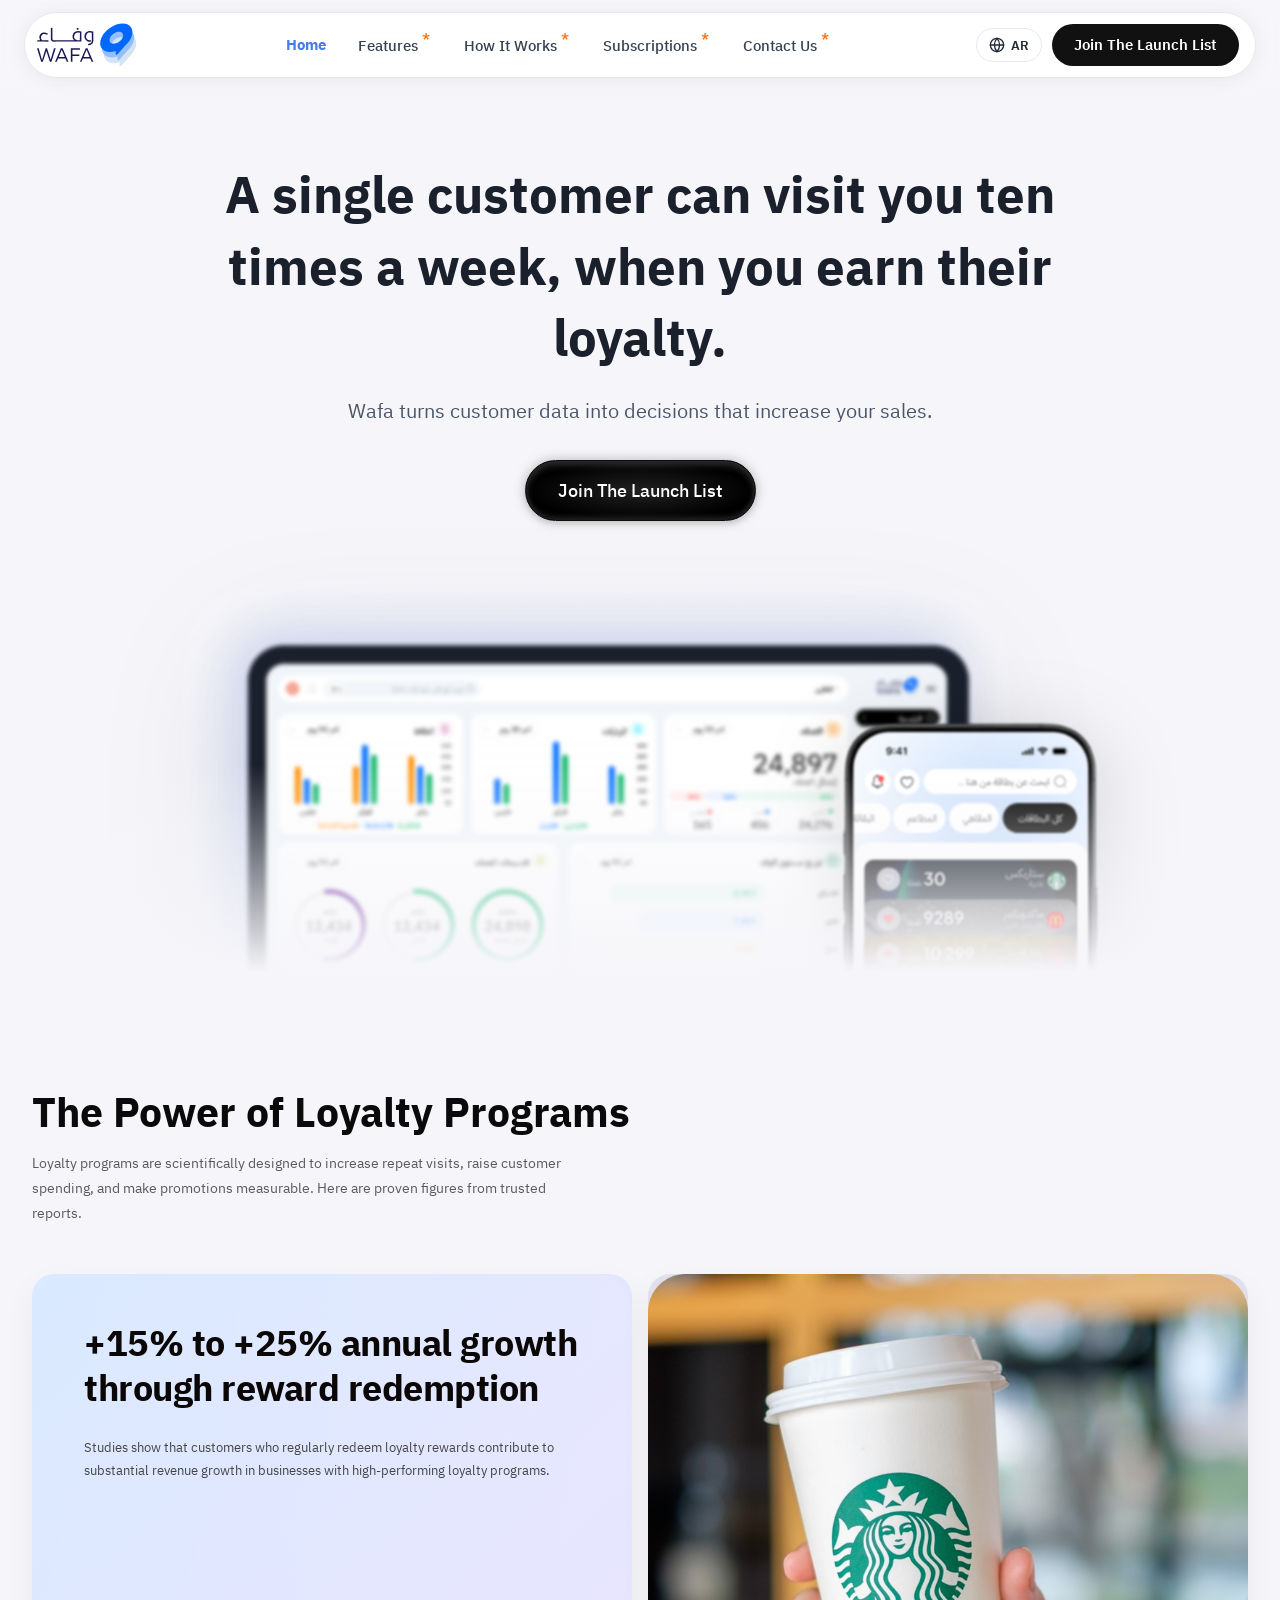
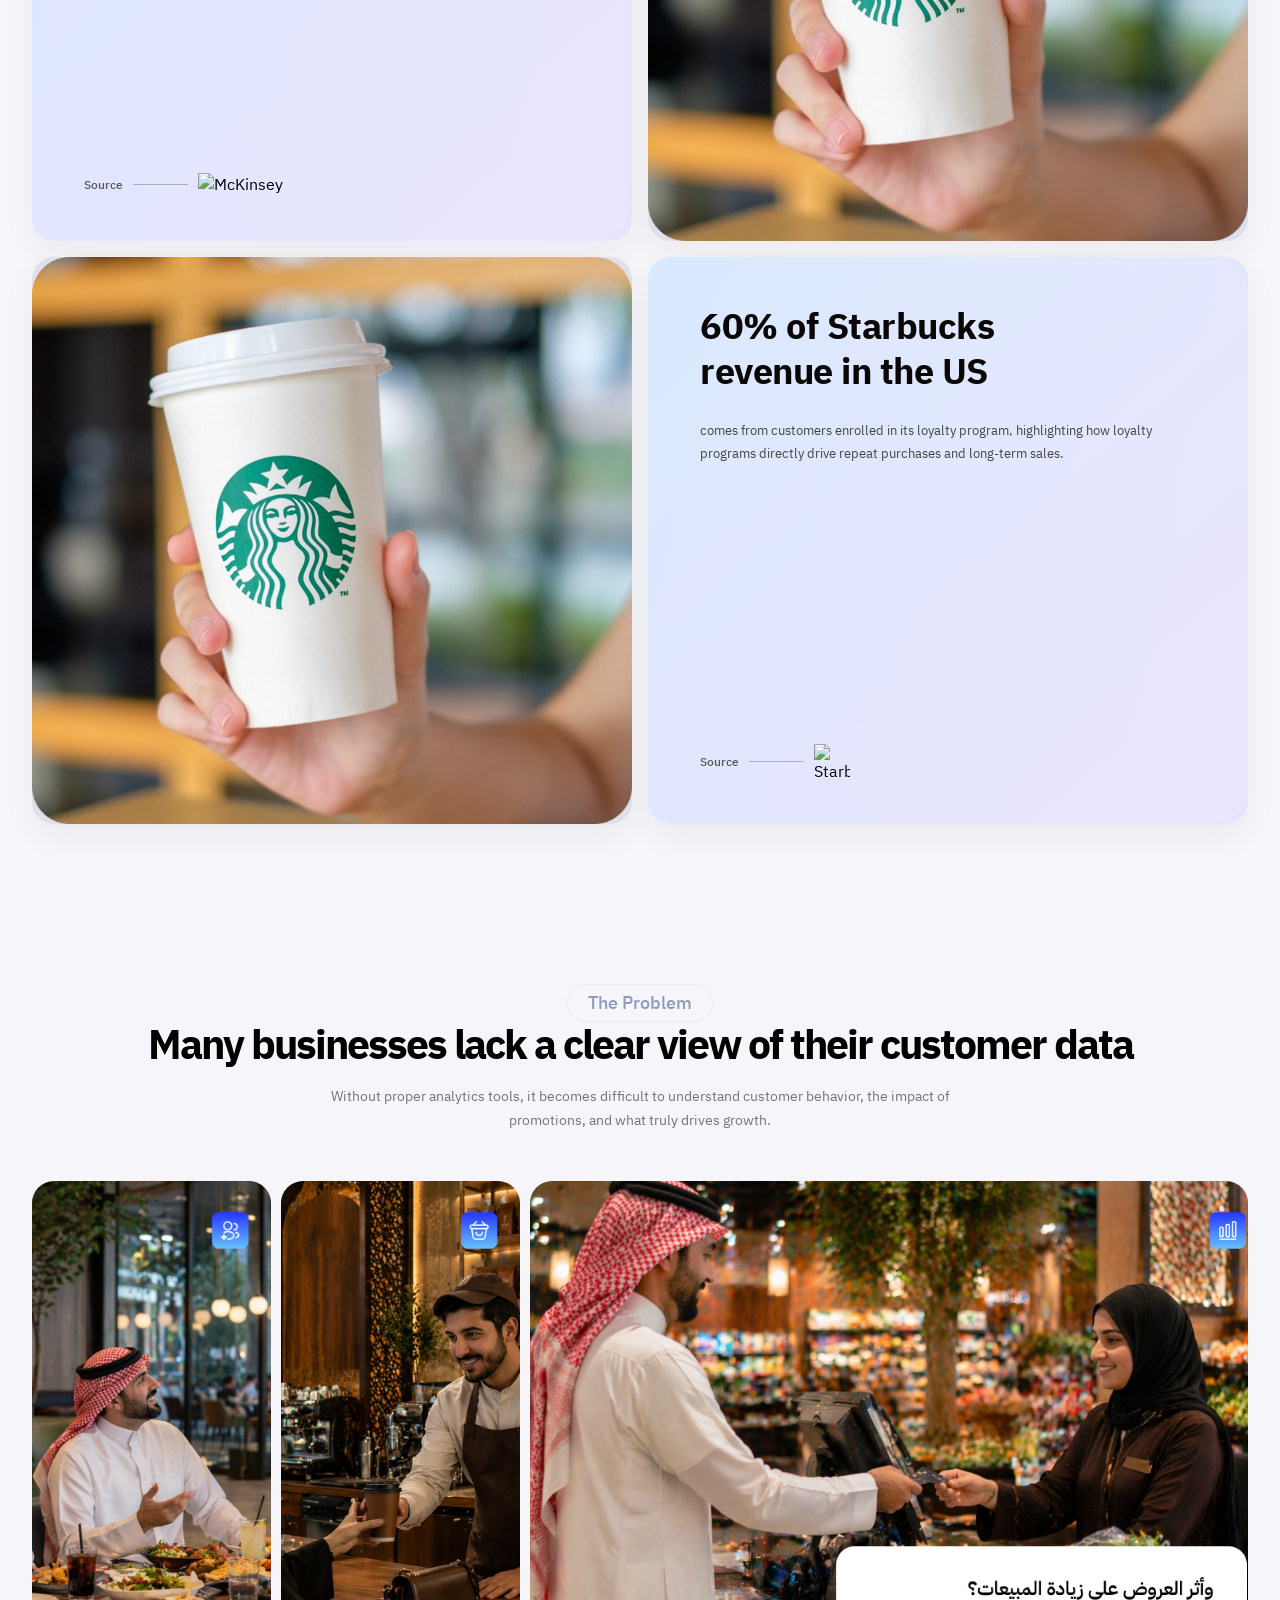
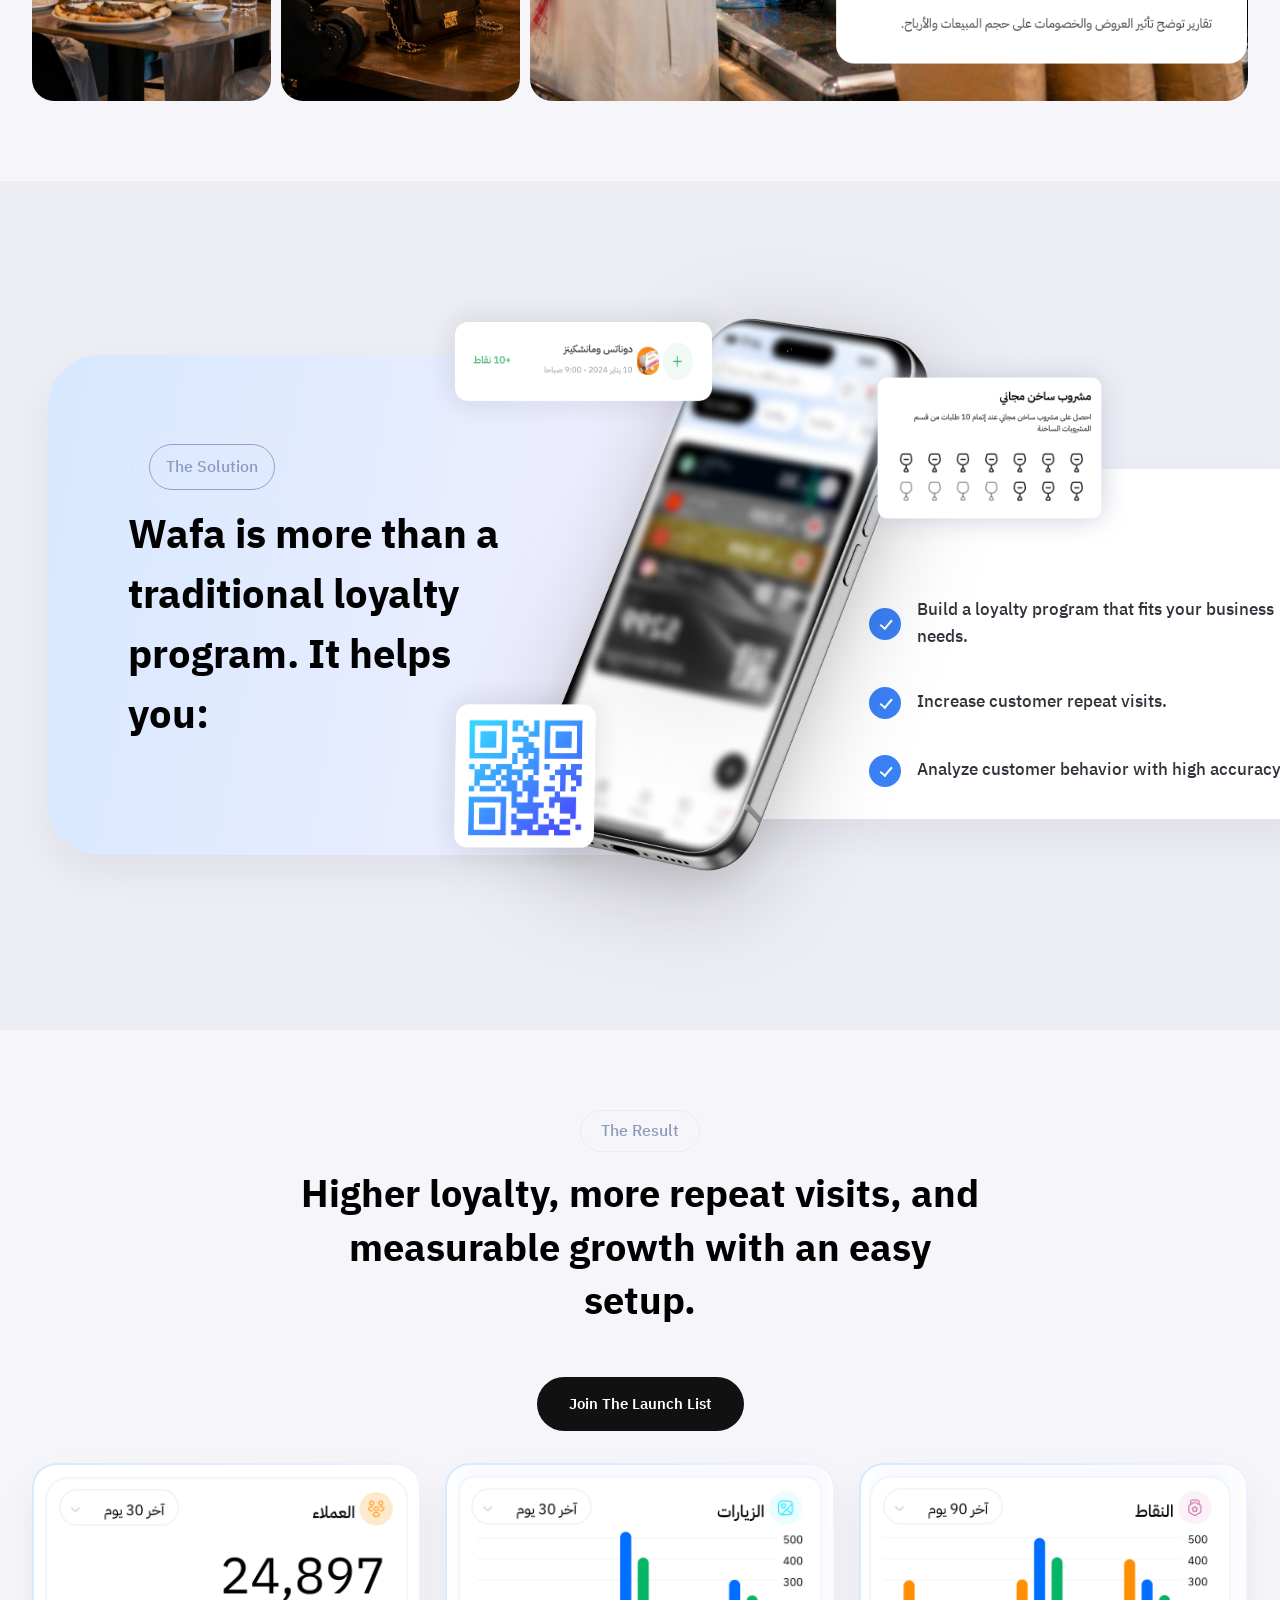
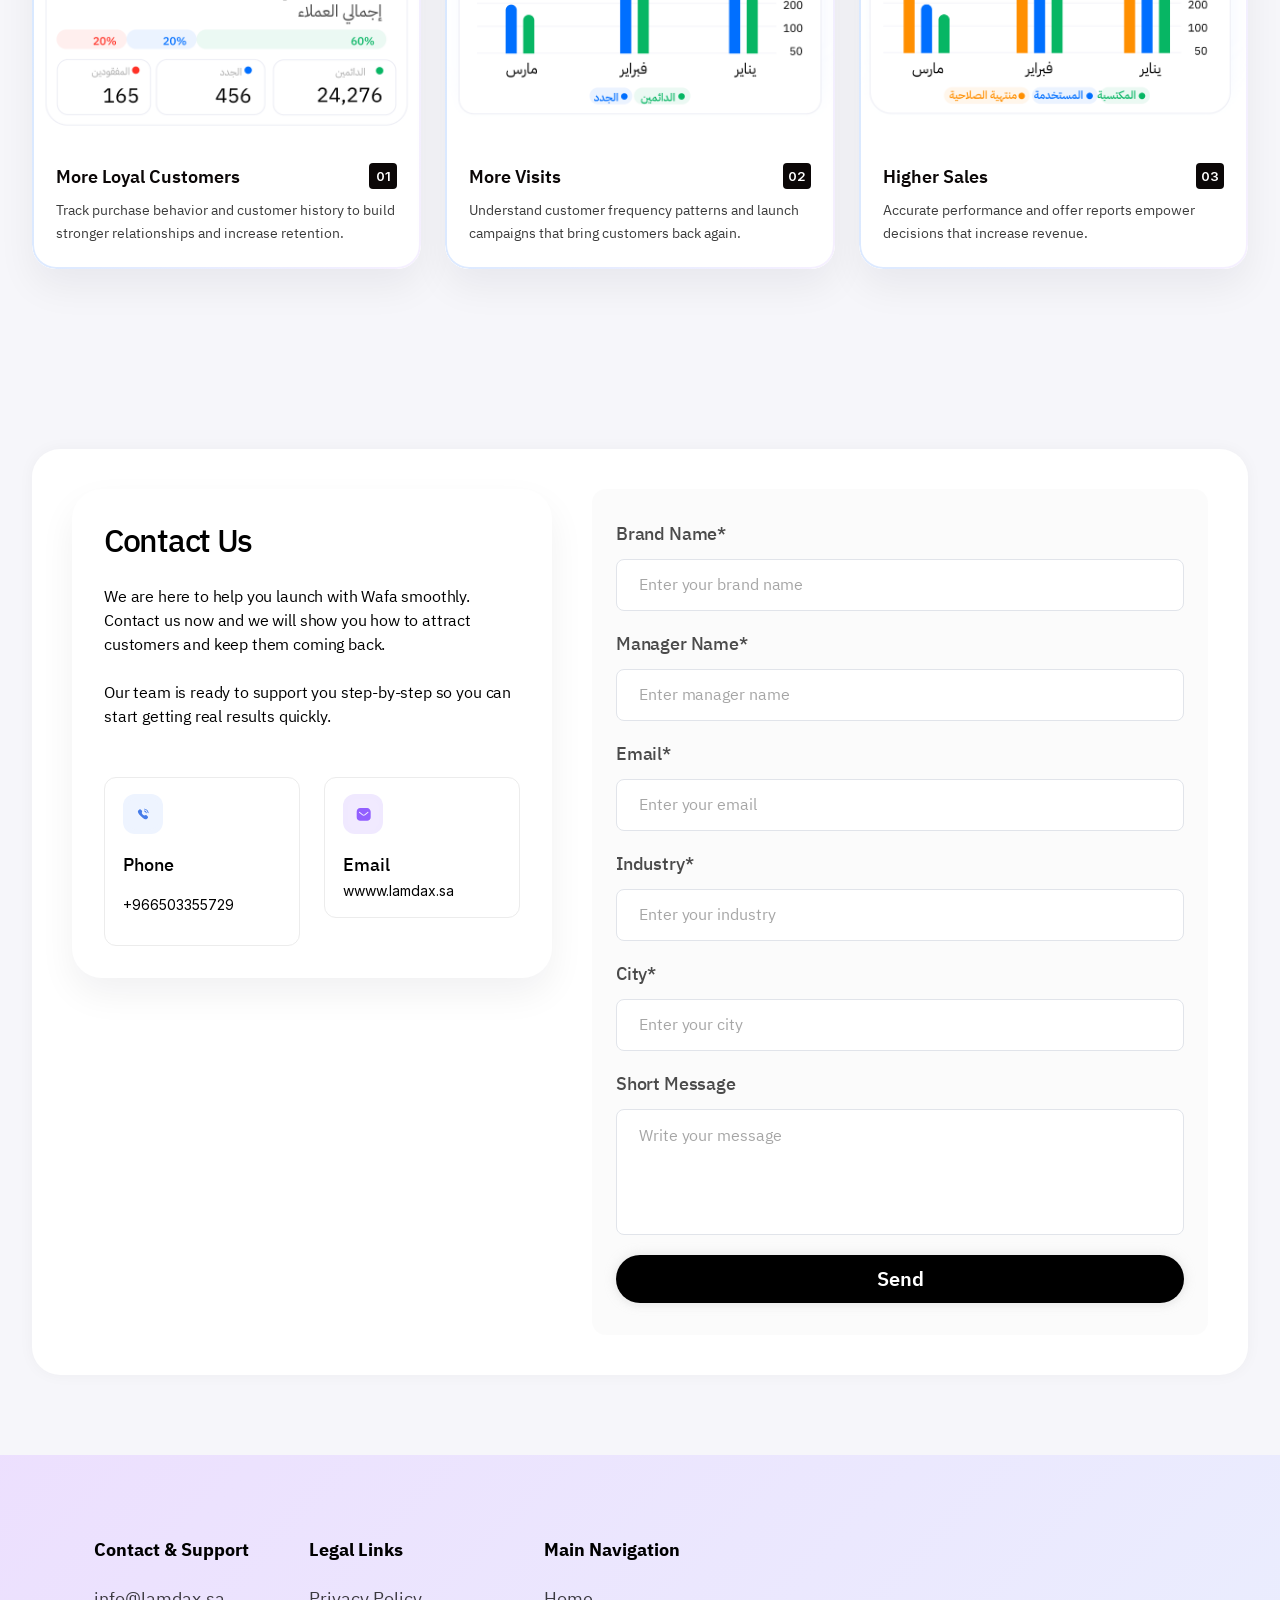
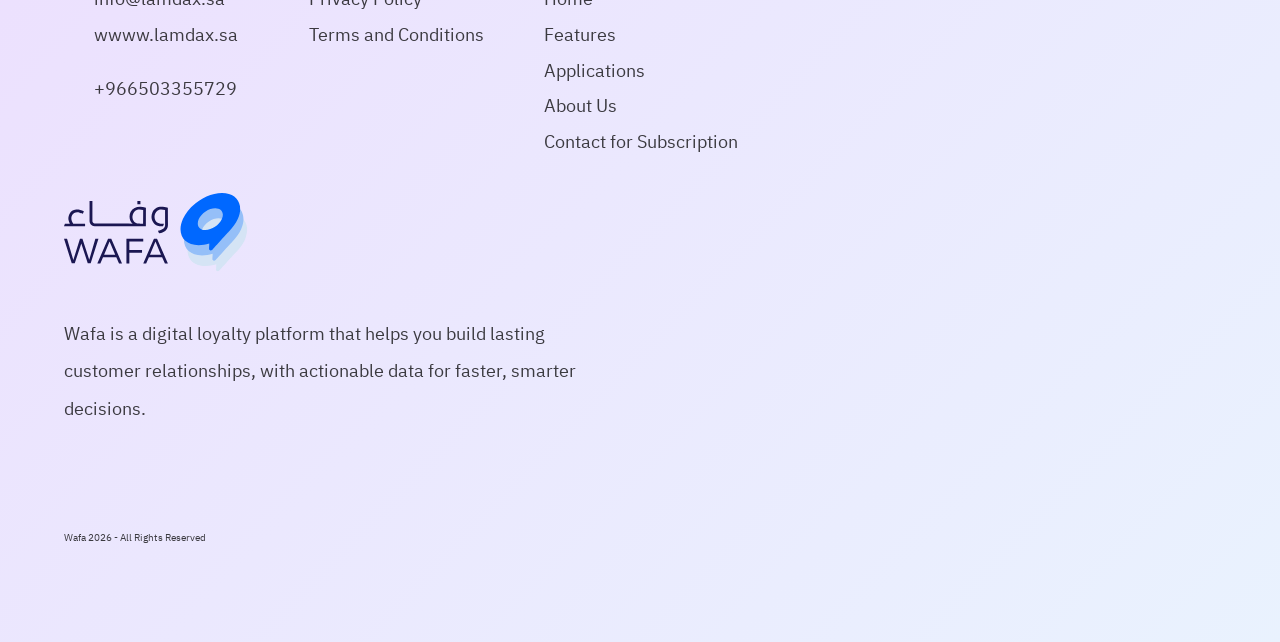
==== commit 922bdb61: "Merge branch 'feature/Wafaa-website-v-1.1-4277'" ====
--- a/index-en.html
+++ b/index-en.html
@@ -15,9 +15,9 @@
   <body class="english-home">
     <header class="site-header" id="top">
       <nav class="nav-container">
-        <a class="nav-logo" href="index-en.html">
+        <div class="nav-logo">
           <img alt="Wafa" class="nav-logo-img" src="imgs/Wafaa Full Logo.svg" />
-        </a>
+        </div>
         <ul class="nav-links" id="nav-links">
           <li>
             <a class="nav-link active" data-section="hero" href="#hero">Home</a>
@@ -463,6 +463,8 @@
                   <input
                     class="real-input"
                     id="brand"
+                    maxlength="50"
+                    minlength="2"
                     name="brand"
                     placeholder="Enter your brand name"
                     required=""
@@ -479,7 +481,10 @@
                   <input
                     class="real-input"
                     id="manager"
+                    maxlength="50"
+                    minlength="2"
                     name="manager"
+                    pattern="[^0-9]*"
                     placeholder="Enter manager name"
                     required=""
                     type="text"
@@ -511,6 +516,7 @@
                   <input
                     class="real-input"
                     id="sector"
+                    maxlength="50"
                     name="sector"
                     placeholder="Enter your industry"
                     required=""
@@ -527,6 +533,7 @@
                   <input
                     class="real-input"
                     id="city"
+                    maxlength="50"
                     name="city"
                     placeholder="Enter your city"
                     required=""
@@ -542,11 +549,13 @@
                 <textarea
                   class="real-textarea"
                   id="message"
+                  maxlength="500"
                   name="message"
                   placeholder="Write your message"
                   rows="4"
                 ></textarea>
               </div>
+              <span class="field-error" id="message-error"></span>
             </div>
             <div class="form-success" id="form-success" style="display: none">
               Your request was sent successfully. Our team will contact you
@@ -609,13 +618,11 @@
             </div>
           </div>
           <div class="frame-33">
-            <a href="index-en.html" aria-label="Back to home">
-              <img
-                alt="Wafa"
-                class="wafaa-full-logo"
-                src="imgs/Wafaa Full Logo.svg"
-              />
-            </a>
+            <img
+              alt="Wafa"
+              class="wafaa-full-logo"
+              src="imgs/Wafaa Full Logo.svg"
+            />
             <p class="text-wrapper-22">
               Wafa is a digital loyalty platform that helps you build lasting
               customer relationships, with actionable data for faster, smarter
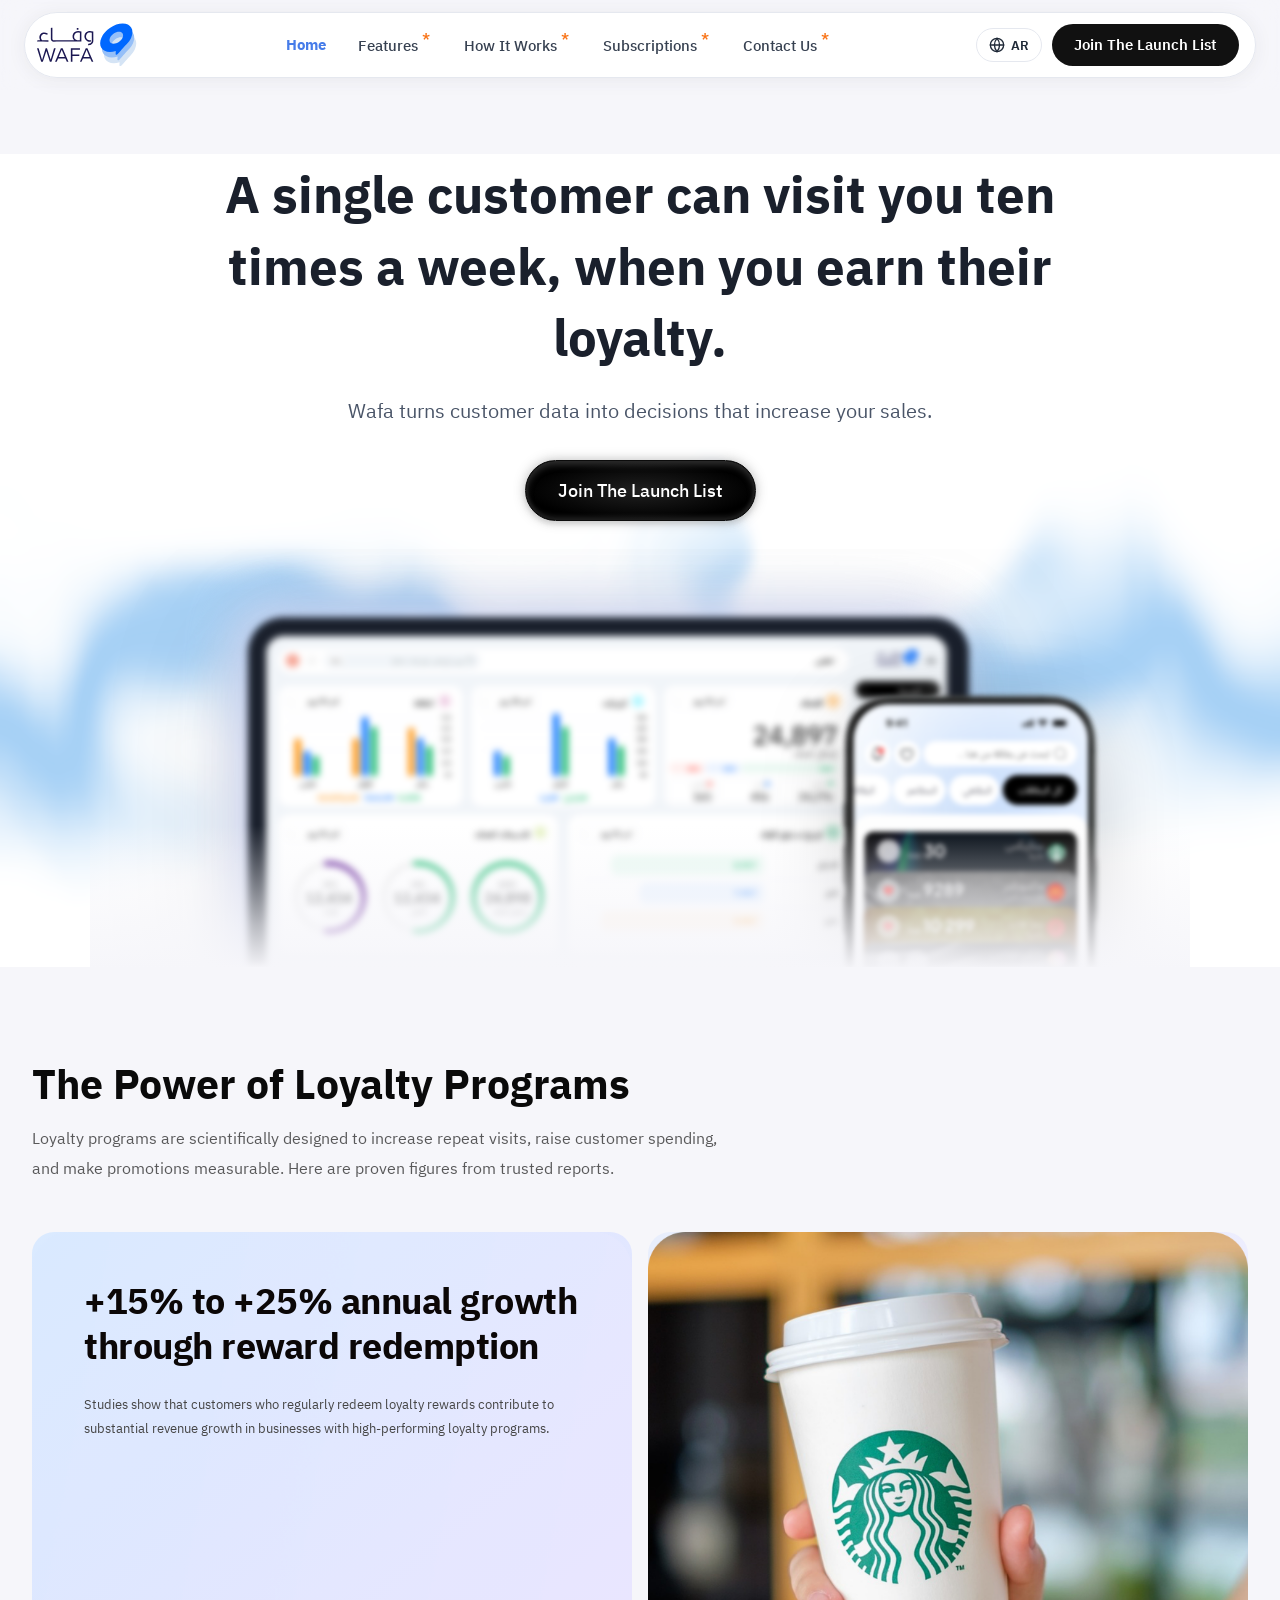
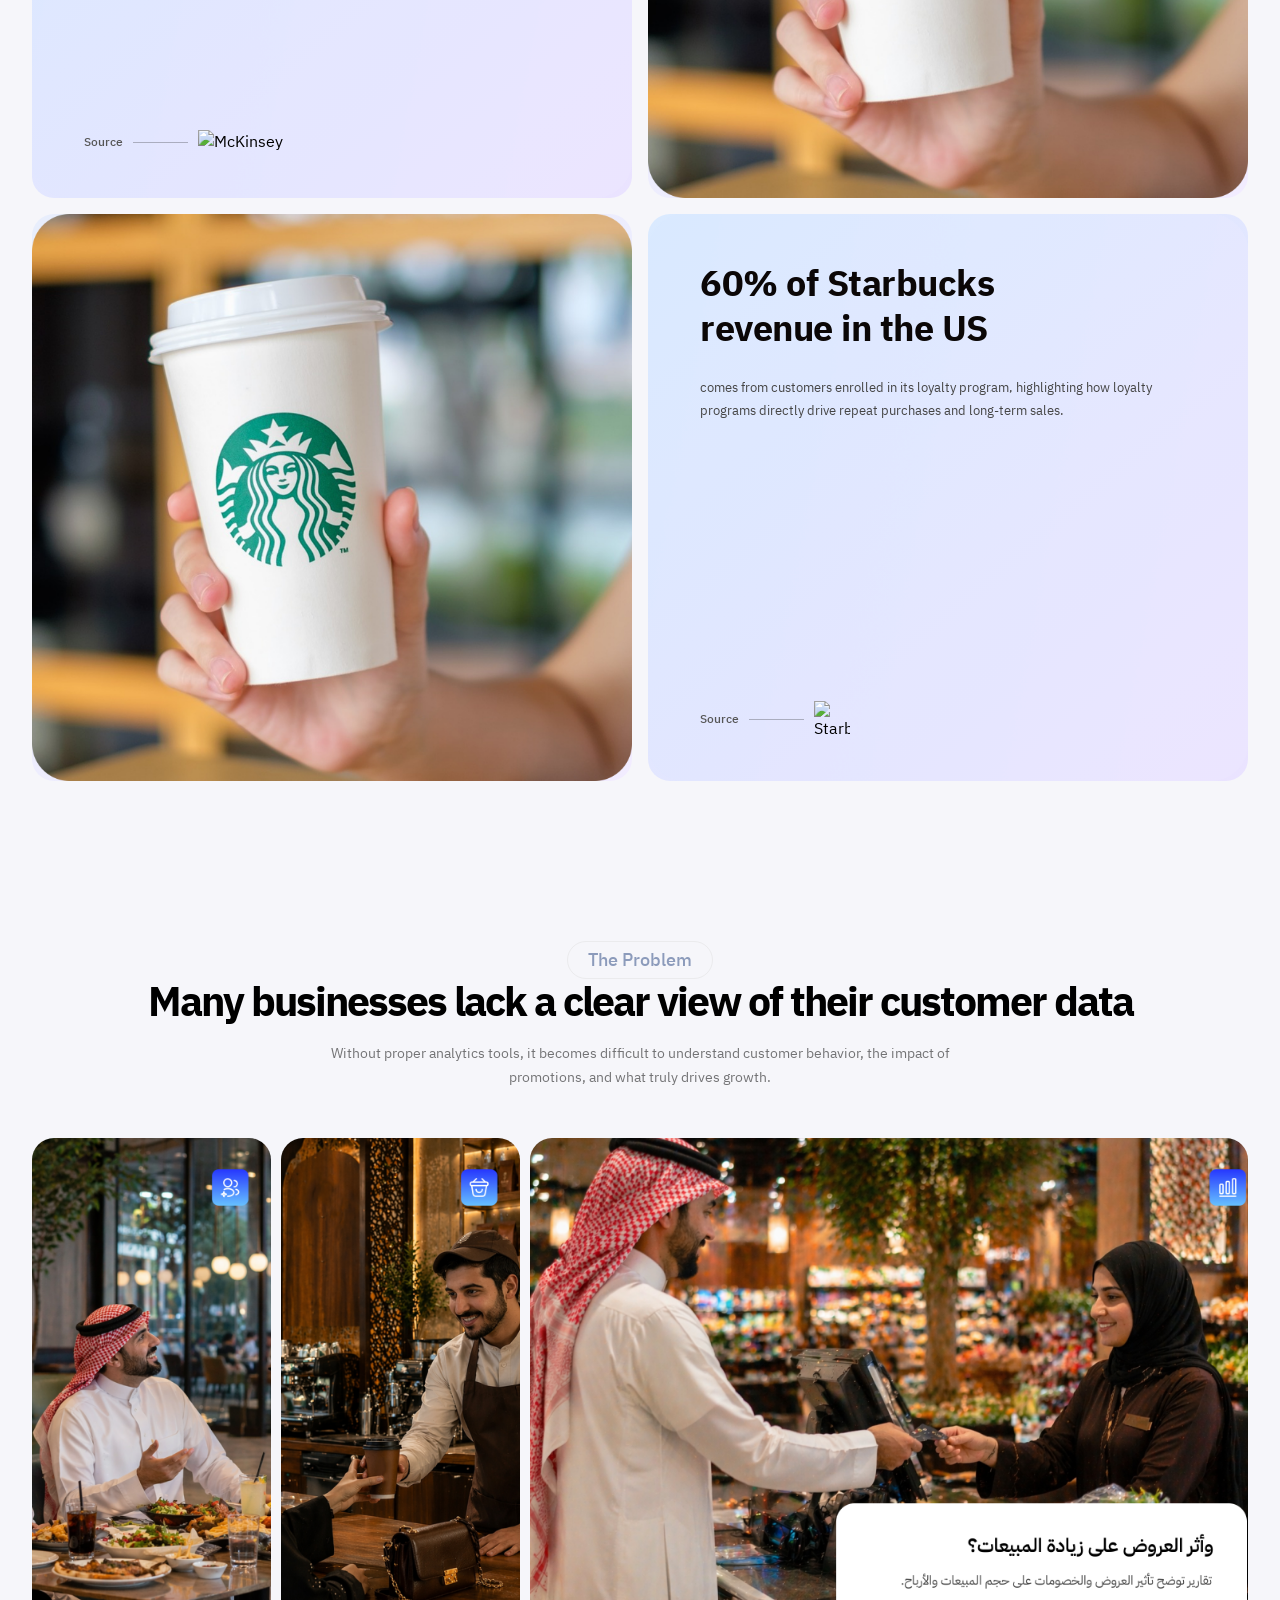
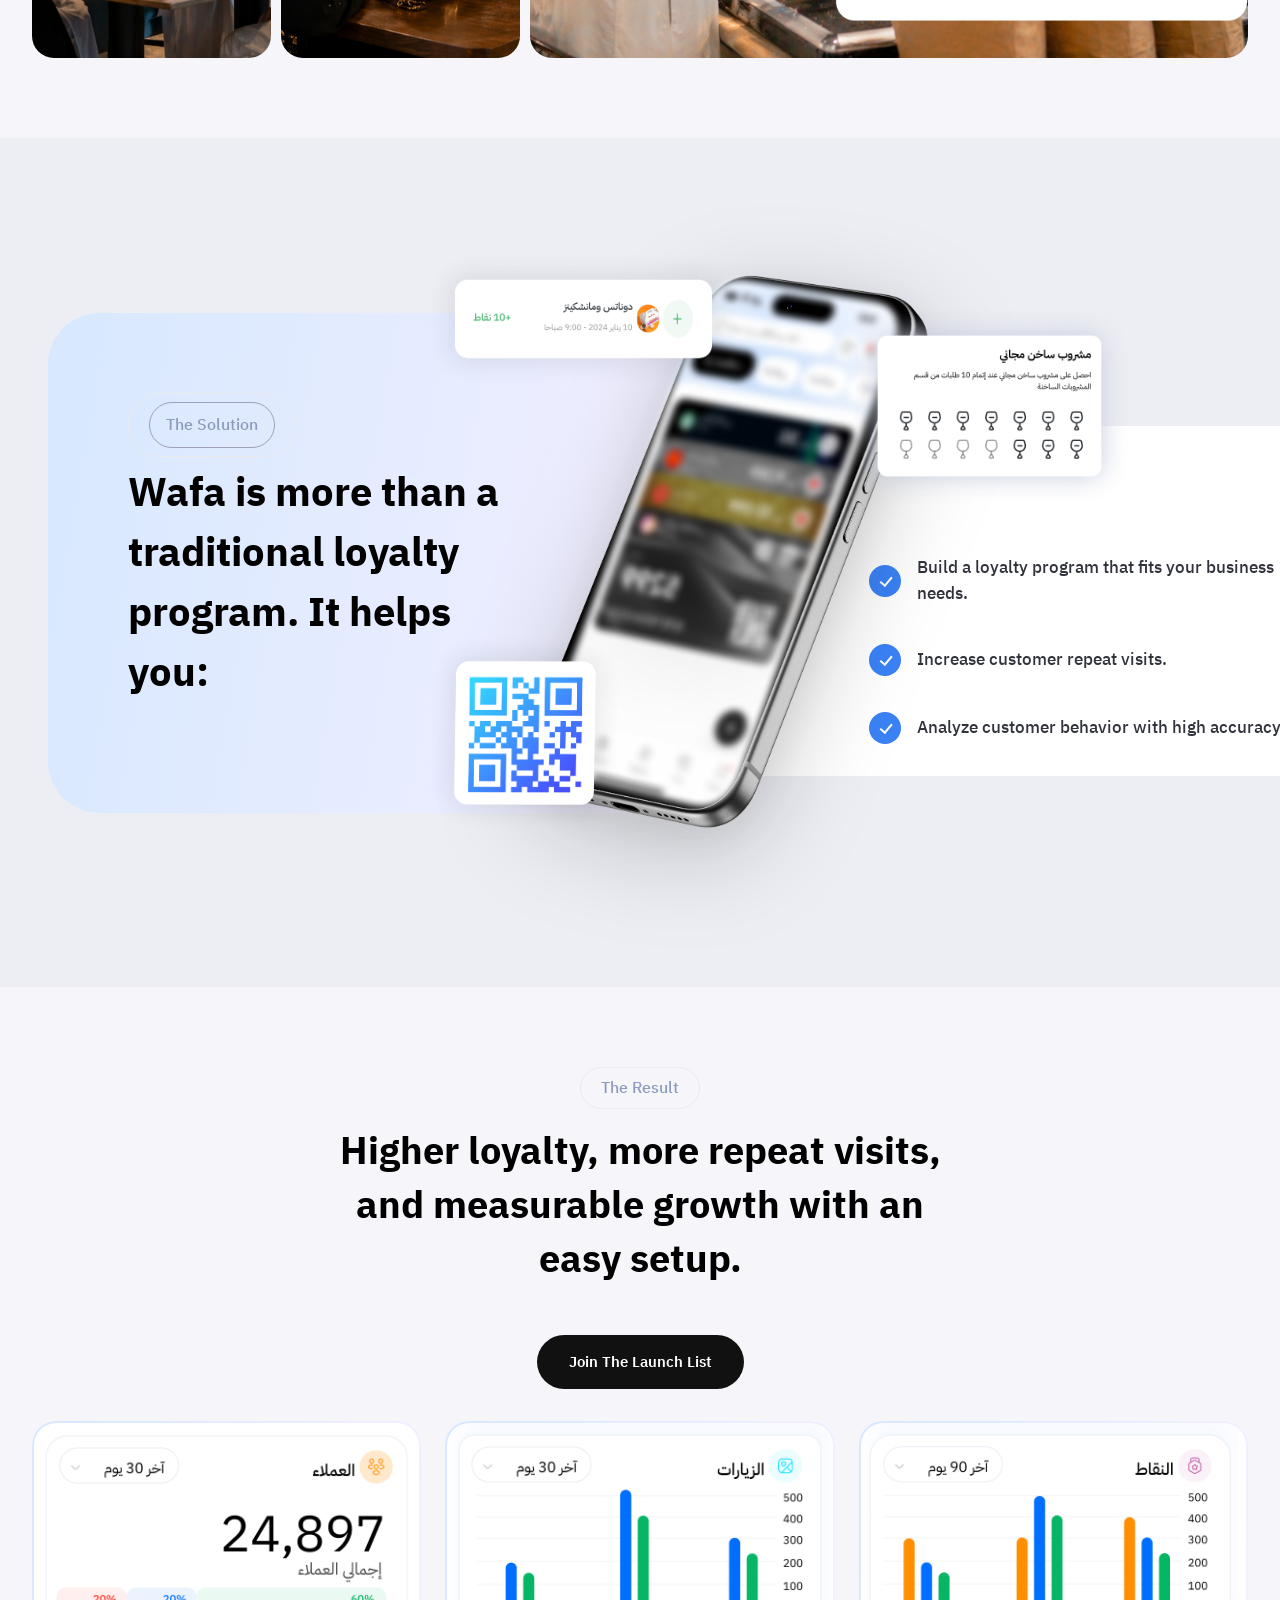
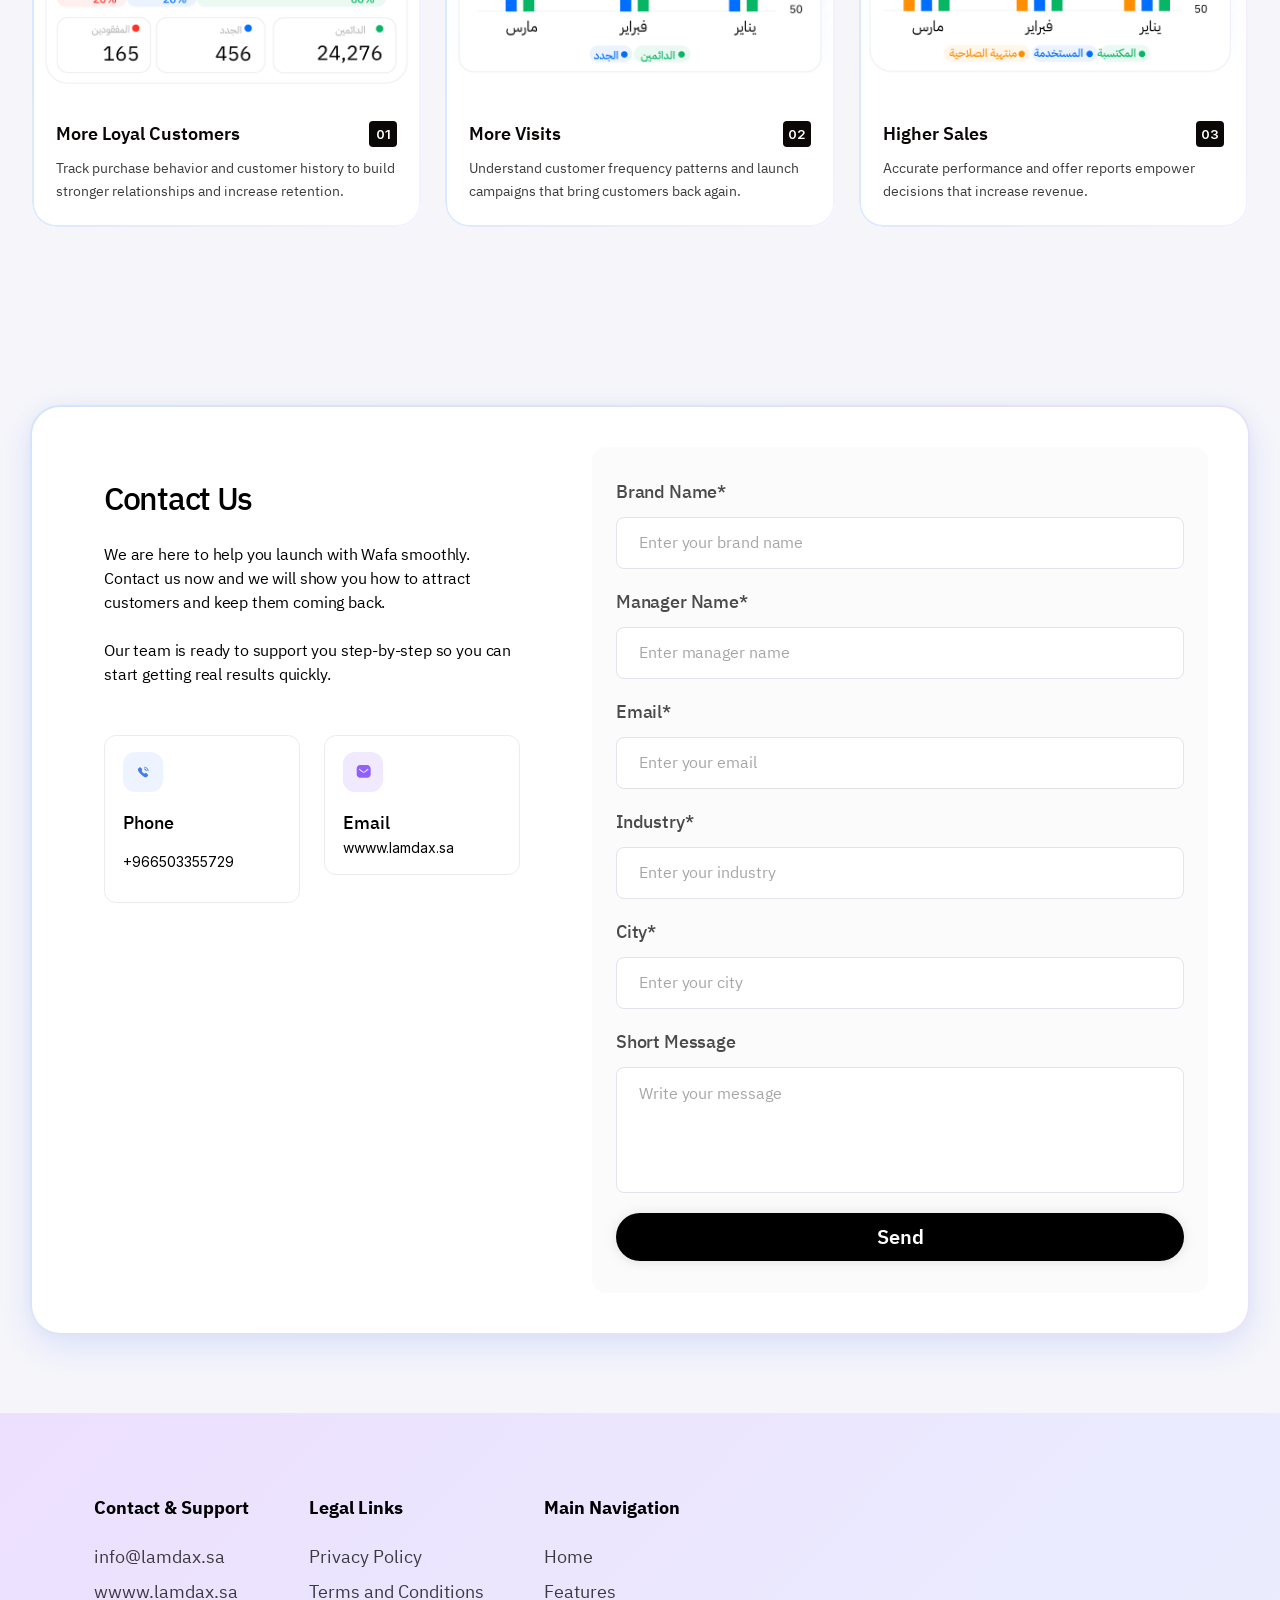
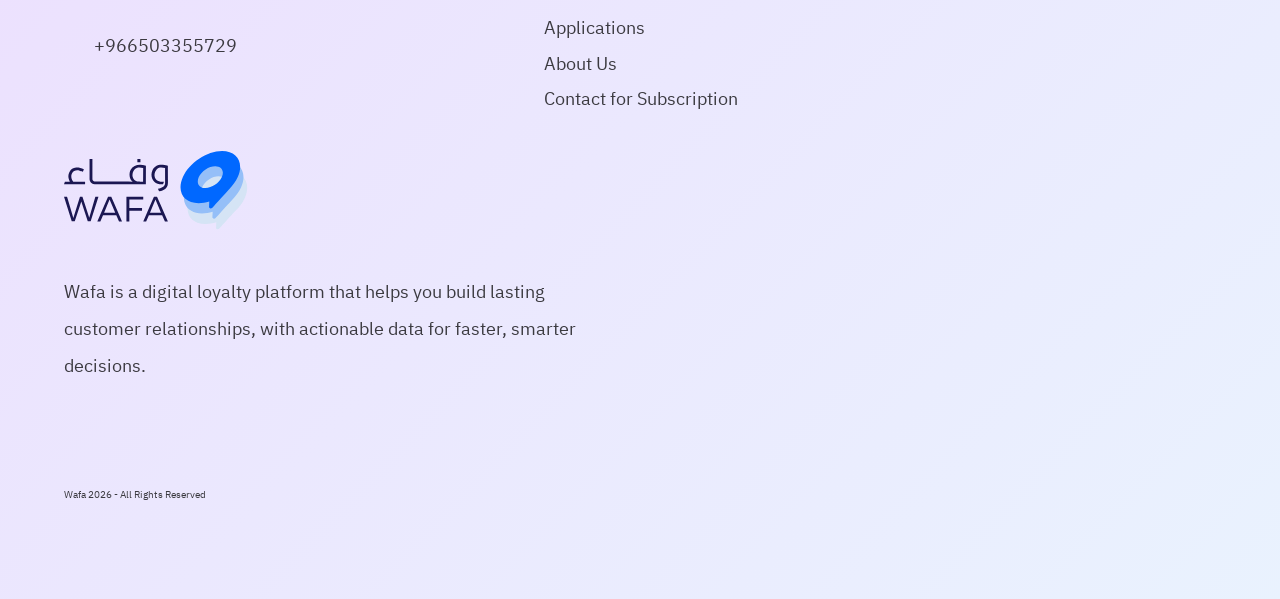
==== commit 9fca1d84: "Merge branch 'bug/Wafa-landing-page-UI-Issues-4325'" ====
--- a/index-en.html
+++ b/index-en.html
@@ -340,8 +340,7 @@
         <div class="text-wrapper-24">The Result</div>
       </div>
       <h2 class="text-wrapper-25">
-        Higher loyalty, more repeat visits, and measurable growth with an easy
-        setup.
+        Higher loyalty, more repeat visits,<br />and measurable growth with an easy setup.
       </h2>
 
       <a class="nav-cta" href="#contact">Join The Launch List</a>
--- a/css/style.css
+++ b/css/style.css
@@ -6,14 +6,6 @@
 }
 html {
   scroll-behavior: smooth;
-}
-:root {
-  --motion-dur-fast: 0.2s;
-  --motion-dur-medium: 0.25s;
-  --motion-dur-reveal: 0.55s;
-  --motion-ease: cubic-bezier(0.22, 1, 0.36, 1);
-  --motion-shadow-soft: 0 12px 24px rgba(15, 23, 42, 0.08);
-  --motion-shadow-medium: 0 22px 44px rgba(15, 23, 42, 0.1);
 }
 body {
   margin: 0;
@@ -63,12 +55,15 @@
   border: 1px solid #e5e8ef;
   border-radius: 60px;
   box-shadow: 0 2px 20px rgba(0, 0, 0, 0.06);
-  transition: box-shadow 0.2s ease;
+  transition:
+    background 0.2s,
+    box-shadow 0.2s;
 }
 
 .nav-container:hover,
 .nav-container:focus-within,
 .site-header:hover .nav-container {
+  background: rgba(255, 255, 255, 1);
   box-shadow: 0 4px 24px rgba(0, 0, 0, 0.09);
 }
 
@@ -98,13 +93,13 @@
   padding: 8px 14px;
   border-radius: 40px;
   transition:
-    color var(--motion-dur-fast),
-    transform var(--motion-dur-fast) var(--motion-ease);
+    color 0.2s,
+    background 0.2s;
   white-space: nowrap;
 }
 .nav-link:hover {
-  color: #5f82c8;
-  transform: translateY(-1px);
+  color: #1a202c;
+  background: rgba(0, 0, 0, 0.05);
 }
 .nav-link.active {
   color: #467ce9;
@@ -141,13 +136,13 @@
   font-size: 13px;
   line-height: 1;
   transition:
-    color var(--motion-dur-fast),
-    transform var(--motion-dur-fast) var(--motion-ease),
-    box-shadow var(--motion-dur-fast) var(--motion-ease);
+    background 0.2s,
+    transform 0.2s,
+    box-shadow 0.2s;
 }
 
 .lang-switch:hover {
-  color: #467ce9;
+  background: rgba(255, 255, 255, 1);
   transform: translateY(-1px);
   box-shadow: 0 2px 10px rgba(0, 0, 0, 0.08);
 }
@@ -174,14 +169,12 @@
   font-size: 15px;
   white-space: nowrap;
   transition:
-    color var(--motion-dur-fast),
-    transform var(--motion-dur-fast) var(--motion-ease),
-    box-shadow var(--motion-dur-fast) var(--motion-ease);
+    background 0.2s,
+    opacity 0.2s;
 }
 .nav-cta:hover {
-  color: #d7e8ff;
-  transform: translateY(-1px);
-  box-shadow: var(--motion-shadow-soft);
+  background: #222;
+  opacity: 0.9;
 }
 
 /* Hamburger */
@@ -252,13 +245,10 @@
   font-size: 17px;
   color: #374151;
   border-radius: 10px;
-  transition:
-    color var(--motion-dur-fast) var(--motion-ease),
-    transform var(--motion-dur-fast) var(--motion-ease);
+  transition: background 0.2s;
 }
 .mobile-nav-link:hover {
-  color: #5f82c8;
-  transform: translateY(-1px);
+  background: rgba(0, 0, 0, 0.05);
 }
 
 .mobile-cta {
@@ -274,15 +264,10 @@
   font-weight: 600;
   font-size: 16px;
   text-align: center;
-  transition:
-    color var(--motion-dur-fast) var(--motion-ease),
-    transform var(--motion-dur-fast) var(--motion-ease),
-    box-shadow var(--motion-dur-fast) var(--motion-ease);
+  transition: opacity 0.2s;
 }
 .mobile-cta:hover {
-  color: #d7e8ff;
-  transform: translateY(-1px);
-  box-shadow: var(--motion-shadow-soft);
+  opacity: 0.85;
 }
 
 /* Overlay */
@@ -305,32 +290,20 @@
   position: relative;
 }
 
-.motion-reveal {
-  opacity: 1;
-  transform: translateY(0);
-  transition:
-    opacity var(--motion-dur-reveal) var(--motion-ease),
-    transform var(--motion-dur-reveal) var(--motion-ease);
-}
-
-.motion-reveal.is-reveal-ready {
-  opacity: 0;
-  transform: translateY(24px);
-}
-
-.motion-reveal.is-visible {
-  opacity: 1;
-  transform: translateY(0);
-}
-
 /* ═══════════════════════ HERO ═══════════════════════ */
+
 .hero-section {
   max-width: 100%;
   margin: 0;
   padding: 80px 32px 0;
   text-align: center;
-  overflow: hidden;
+  overflow: visible;
   position: relative;
+  background: url("../imgs/Hero/hero-mobile-tablet-bg.png")
+    no-repeat center bottom / 100% auto;
+}
+.hero-section::before {
+  display: none;
 }
 /* Remove extra top-padding on first section after hero */
 .hero-section + .section {
@@ -339,6 +312,9 @@
 .hero-text-content {
   max-width: 900px;
   margin: 0 auto;
+  position: relative;
+  z-index: 2;
+  overflow: hidden;
 }
 .hero-title {
   font-family: "IBM Plex Sans Arabic", Helvetica;
@@ -364,7 +340,7 @@
 .hero-cta-area {
   display: flex;
   justify-content: center;
-  margin-bottom: 56px;
+  margin-bottom: 28px;
 }
 .hero-main-cta {
   display: inline-flex;
@@ -384,17 +360,10 @@
     rgba(32, 32, 32, 1) 0%,
     rgba(0, 0, 0, 1) 100%
   );
-  transition:
-    transform 0.2s ease,
-    box-shadow 0.2s ease;
+  transition: opacity 0.2s;
 }
 .hero-main-cta:hover {
-  transform: translateY(-1px);
-  box-shadow:
-    inset 0px 4px 7.2px #76767666,
-    0px 14px 28px rgba(0, 0, 0, 0.18),
-    inset 0px -4px 4px #ffffff1a,
-    0px 4px 4px #bebebe40;
+  opacity: 0.85;
 }
 .hero-main-cta .close-button-text {
   font-family: "IBM Plex Sans Arabic", Helvetica;
@@ -408,15 +377,16 @@
 /* Mockup container */
 .hero-mockup {
   position: relative;
+  width: 100%;
   max-width: 1100px;
   margin: 0 auto;
+  overflow: hidden;
   display: flex;
   flex-direction: row;
   direction: ltr; /* tablet LEFT, mobile RIGHT */
   align-items: flex-end;
   justify-content: center;
-  background: url("imgs/Hero/hero-mobile-tablet-bg.png") no-repeat center 30% /
-    110% auto;
+  z-index: 2;
   margin-bottom: -2px; /* kill any subpixel gap to next section */
 }
 
@@ -427,11 +397,12 @@
   bottom: 0;
   left: 0;
   right: 0;
-  height: 55%;
+  height: 34%;
   background: linear-gradient(
     to bottom,
-    transparent 0%,
-    rgba(246, 246, 250, 1) 90%
+    rgba(246, 246, 250, 0) 0%,
+    rgba(246, 246, 250, 0.72) 70%,
+    rgba(246, 246, 250, 0.98) 100%
   );
   z-index: 10;
   pointer-events: none;
@@ -443,7 +414,7 @@
   display: block;
   position: relative;
   z-index: 1;
-  filter: blur(2px) drop-shadow(0 20px 60px rgba(0, 0, 0, 0.1));
+  filter: blur(3.5px) drop-shadow(0 20px 60px rgba(0, 0, 0, 0.1));
   flex-shrink: 0;
 }
 
@@ -455,7 +426,7 @@
   z-index: 2;
   margin-left: -16%;
   margin-bottom: -1%;
-  filter: blur(1px) drop-shadow(0 16px 40px rgba(0, 0, 0, 0.18));
+  filter: blur(2.8px) drop-shadow(0 16px 40px rgba(0, 0, 0, 0.18));
   flex-shrink: 0;
 }
 
@@ -483,12 +454,12 @@
 .stats-subtitle {
   font-family: "IBM Plex Sans Arabic", Helvetica;
   font-weight: 400;
-  font-size: clamp(13px, 1.1vw, 18px);
+  font-size: clamp(15px, 1.22vw, 20px);
   color: #0a0a0aaa;
-  line-height: 1.75;
+  line-height: 1.9;
   direction: rtl;
   margin: 0;
-  max-width: 560px;
+  max-width: 690px;
 }
 
 .stats-grid {
@@ -505,17 +476,11 @@
   overflow: hidden;
   min-height: 400px;
   position: relative;
-  transform: translateY(0);
-  box-shadow: 0 12px 32px rgba(15, 23, 42, 0.05);
-  transition:
-    transform var(--motion-dur-medium) var(--motion-ease),
-    box-shadow var(--motion-dur-medium) var(--motion-ease),
-    opacity 0.45s var(--motion-ease);
 }
 
 /* Image card */
 .stat-card--image {
-  background: #e0e0ec;
+  background: linear-gradient(140deg, #e8eefc 0%, #f2ecff 100%);
 }
 .stat-photo {
   width: 100%;
@@ -763,12 +728,6 @@
   height: 500px;
   border-radius: 52px;
   background: linear-gradient(100deg, #d7e8ff 1.68%, #f6f0ff 100%), #d9d9d9;
-  transform: translateY(0);
-  box-shadow: 0 18px 40px rgba(15, 23, 42, 0.06);
-  transition:
-    transform var(--motion-dur-medium) var(--motion-ease),
-    box-shadow var(--motion-dur-medium) var(--motion-ease),
-    opacity 0.45s var(--motion-ease);
 }
 
 .solution-label-text {
@@ -860,12 +819,6 @@
   height: 350px;
   left: 75%;
   top: 5%;
-  transform: translateY(0);
-  box-shadow: 0 18px 40px rgba(15, 23, 42, 0.06);
-  transition:
-    transform var(--motion-dur-medium) var(--motion-ease),
-    box-shadow var(--motion-dur-medium) var(--motion-ease),
-    opacity 0.45s var(--motion-ease);
 }
 
 .solution-bullets {
@@ -934,8 +887,9 @@
   text-align: center;
   direction: rtl;
   margin: 16px auto 16px;
-  max-width: 700px;
+  max-width: 620px;
   line-height: 1.4;
+  text-wrap: balance;
 }
 
 .result-section .nav-cta {
@@ -963,13 +917,6 @@
   border: none;
   display: flex;
   flex-direction: column;
-  transform: translateY(0);
-  opacity: 1;
-  box-shadow: 0 18px 38px rgba(15, 23, 42, 0.06);
-  transition:
-    transform 0.35s ease,
-    box-shadow 0.35s ease,
-    opacity 0.45s ease;
 }
 .features-card::before,
 .features-card-2::before,
@@ -995,48 +942,6 @@
   z-index: 1;
   pointer-events: none;
 }
-
-.features-card.is-reveal-ready,
-.features-card-2.is-reveal-ready,
-.features-card-3.is-reveal-ready {
-  opacity: 0;
-  transform: translateY(28px);
-}
-
-.features-card.is-visible,
-.features-card-2.is-visible,
-.features-card-3.is-visible {
-  opacity: 1;
-  transform: translateY(0);
-}
-
-@media (hover: hover) and (pointer: fine) {
-  .stat-card:hover,
-  .solution-text-col:hover,
-  .solution-bullets-col:hover {
-    transform: translateY(-3px);
-    box-shadow: var(--motion-shadow-medium);
-  }
-
-  .features-card:hover,
-  .features-card-2:hover,
-  .features-card-3:hover {
-    transform: translateY(-4px);
-    box-shadow: 0 28px 50px rgba(15, 23, 42, 0.12);
-  }
-
-  .frame-22:hover {
-    transform: translateY(-3px);
-    box-shadow: var(--motion-shadow-medium);
-  }
-
-  .frame-25:hover {
-    transform: translateY(-2px);
-    border-color: #d6ddeb;
-    box-shadow: var(--motion-shadow-soft);
-  }
-}
-
 .features-card-img {
   width: 100%;
   height: 280px;
@@ -1063,6 +968,7 @@
   display: flex;
   align-items: center;
   justify-content: space-between;
+  direction: rtl;
   gap: 8px;
   margin: 0;
   max-height: unset;
@@ -1119,31 +1025,6 @@
   text-align: right;
   display: block;
 }
-
-@media (prefers-reduced-motion: reduce) {
-  .motion-reveal,
-  .features-card,
-  .features-card-2,
-  .features-card-3,
-  .stat-card,
-  .solution-text-col,
-  .solution-bullets-col,
-  .frame-22,
-  .frame-25,
-  .footer-link,
-  .features-card-img {
-    transition: none;
-  }
-
-  .motion-reveal.is-reveal-ready,
-  .features-card.is-reveal-ready,
-  .features-card-2.is-reveal-ready,
-  .features-card-3.is-reveal-ready {
-    opacity: 1;
-    transform: none;
-  }
-}
-
 /* ── (legacy Anima positioning rules removed) ── */
 
 /* Card 2 */
@@ -1208,6 +1089,7 @@
 
 .frame-9 {
   display: flex;
+  position: relative;
   align-items: flex-start;
   direction: rtl;
   gap: 40px;
@@ -1216,6 +1098,15 @@
   border-radius: 28px;
   box-shadow: 0px 0px 16px #0000000a;
   flex-wrap: wrap;
+}
+.frame-9::before {
+  content: "";
+  position: absolute;
+  inset: -2px;
+  border-radius: 30px;
+  background: linear-gradient(120deg, #d8e8ff 0%, #efe5ff 100%);
+  z-index: -1;
+  box-shadow: 0 12px 36px rgba(102, 133, 255, 0.18);
 }
 .frame-10 {
   display: flex;
@@ -1367,15 +1258,10 @@
     0px 0px 11.9px #c0c0c063,
     0px 4px 4px #f0f0f040;
   cursor: pointer;
-  transition:
-    transform 0.2s ease,
-    box-shadow 0.2s ease;
+  transition: opacity 0.2s;
 }
 .button:hover:not(:disabled) {
-  transform: translateY(-1px);
-  box-shadow:
-    0px 12px 24px rgba(0, 0, 0, 0.14),
-    0px 4px 4px #f0f0f040;
+  opacity: 0.85;
 }
 .button:disabled {
   opacity: 0.6;
@@ -1421,12 +1307,6 @@
   border-radius: 30px;
   padding: 32px;
   flex-shrink: 0;
-  transform: translateY(0);
-  box-shadow: 0 16px 36px rgba(15, 23, 42, 0.06);
-  transition:
-    transform var(--motion-dur-medium) var(--motion-ease),
-    box-shadow var(--motion-dur-medium) var(--motion-ease),
-    opacity 0.45s var(--motion-ease);
 }
 .frame-23 {
   display: flex;
@@ -1478,11 +1358,6 @@
   border: 1px solid;
   border-color: #ececec;
   flex: 1;
-  transform: translateY(0);
-  transition:
-    transform var(--motion-dur-fast) var(--motion-ease),
-    box-shadow var(--motion-dur-fast) var(--motion-ease),
-    border-color var(--motion-dur-fast) var(--motion-ease);
 }
 .iconly-bold-message-wrapper {
   position: relative;
@@ -1649,14 +1524,10 @@
   direction: rtl;
 }
 .footer-link {
-  display: inline-flex;
-  transition:
-    color var(--motion-dur-fast) var(--motion-ease),
-    transform var(--motion-dur-fast) var(--motion-ease);
+  transition: color 0.2s;
 }
 .footer-link:hover {
   color: #000;
-  transform: translateY(-1px);
 }
 .frame-33 {
   display: flex;
@@ -1960,11 +1831,6 @@
     padding: 7px 10px;
     font-size: 12px;
   }
-  .site-header.menu-open .lang-switch {
-    opacity: 0;
-    pointer-events: none;
-    visibility: hidden;
-  }
   .site-header {
     padding: 10px 16px;
   }
@@ -2123,7 +1989,7 @@
   }
 
   .hero-section {
-    padding: 60px 24px 0;
+    padding: 80px 32px 0;
   }
   .hero-title {
     font-size: clamp(24px, 5vw, 40px);
@@ -2131,6 +1997,10 @@
   .hero-mobile-img {
     width: 28%;
     margin-left: -5%;
+  }
+
+  .hero-mockup {
+    max-width: 100%;
   }
 }
 
@@ -2218,6 +2088,10 @@
     margin-left: -4%;
   }
 
+  .hero-mockup {
+    max-width: 100%;
+  }
+
   .features-cards-row {
     gap: 16px;
   }
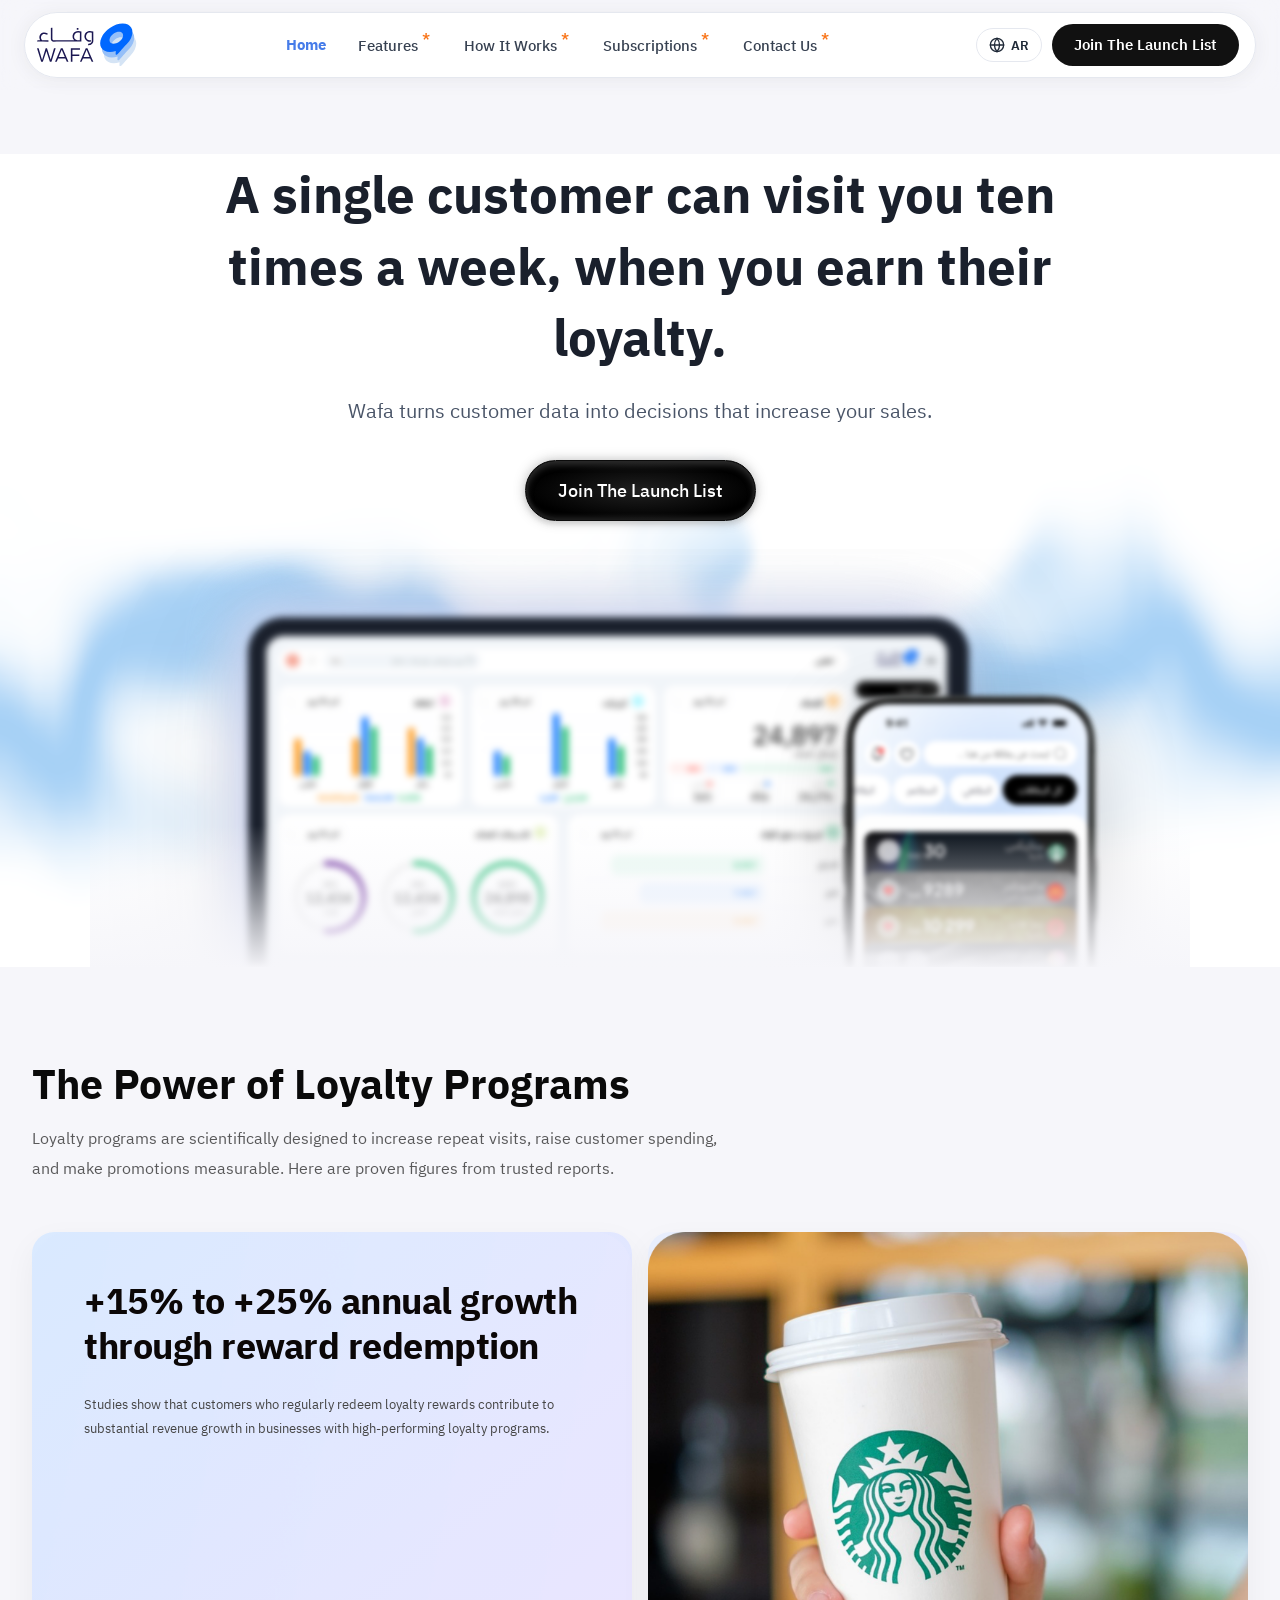
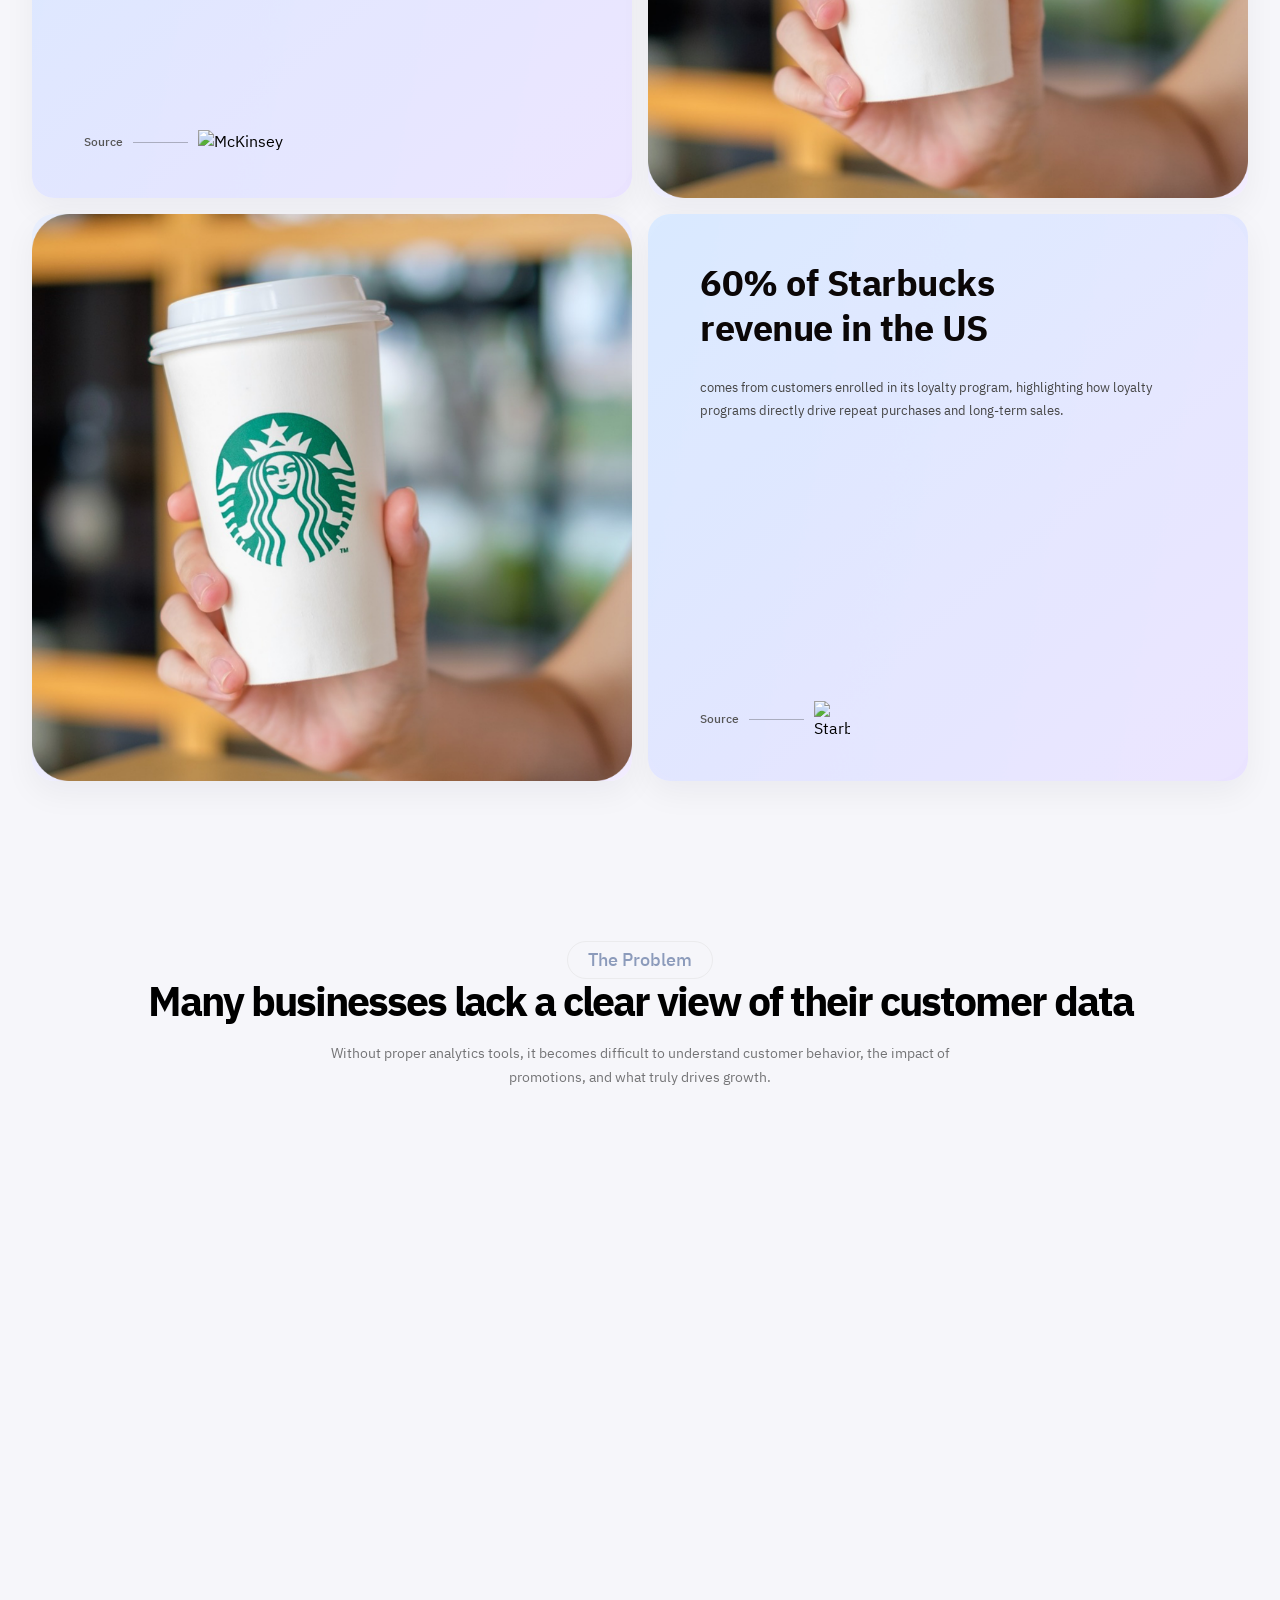
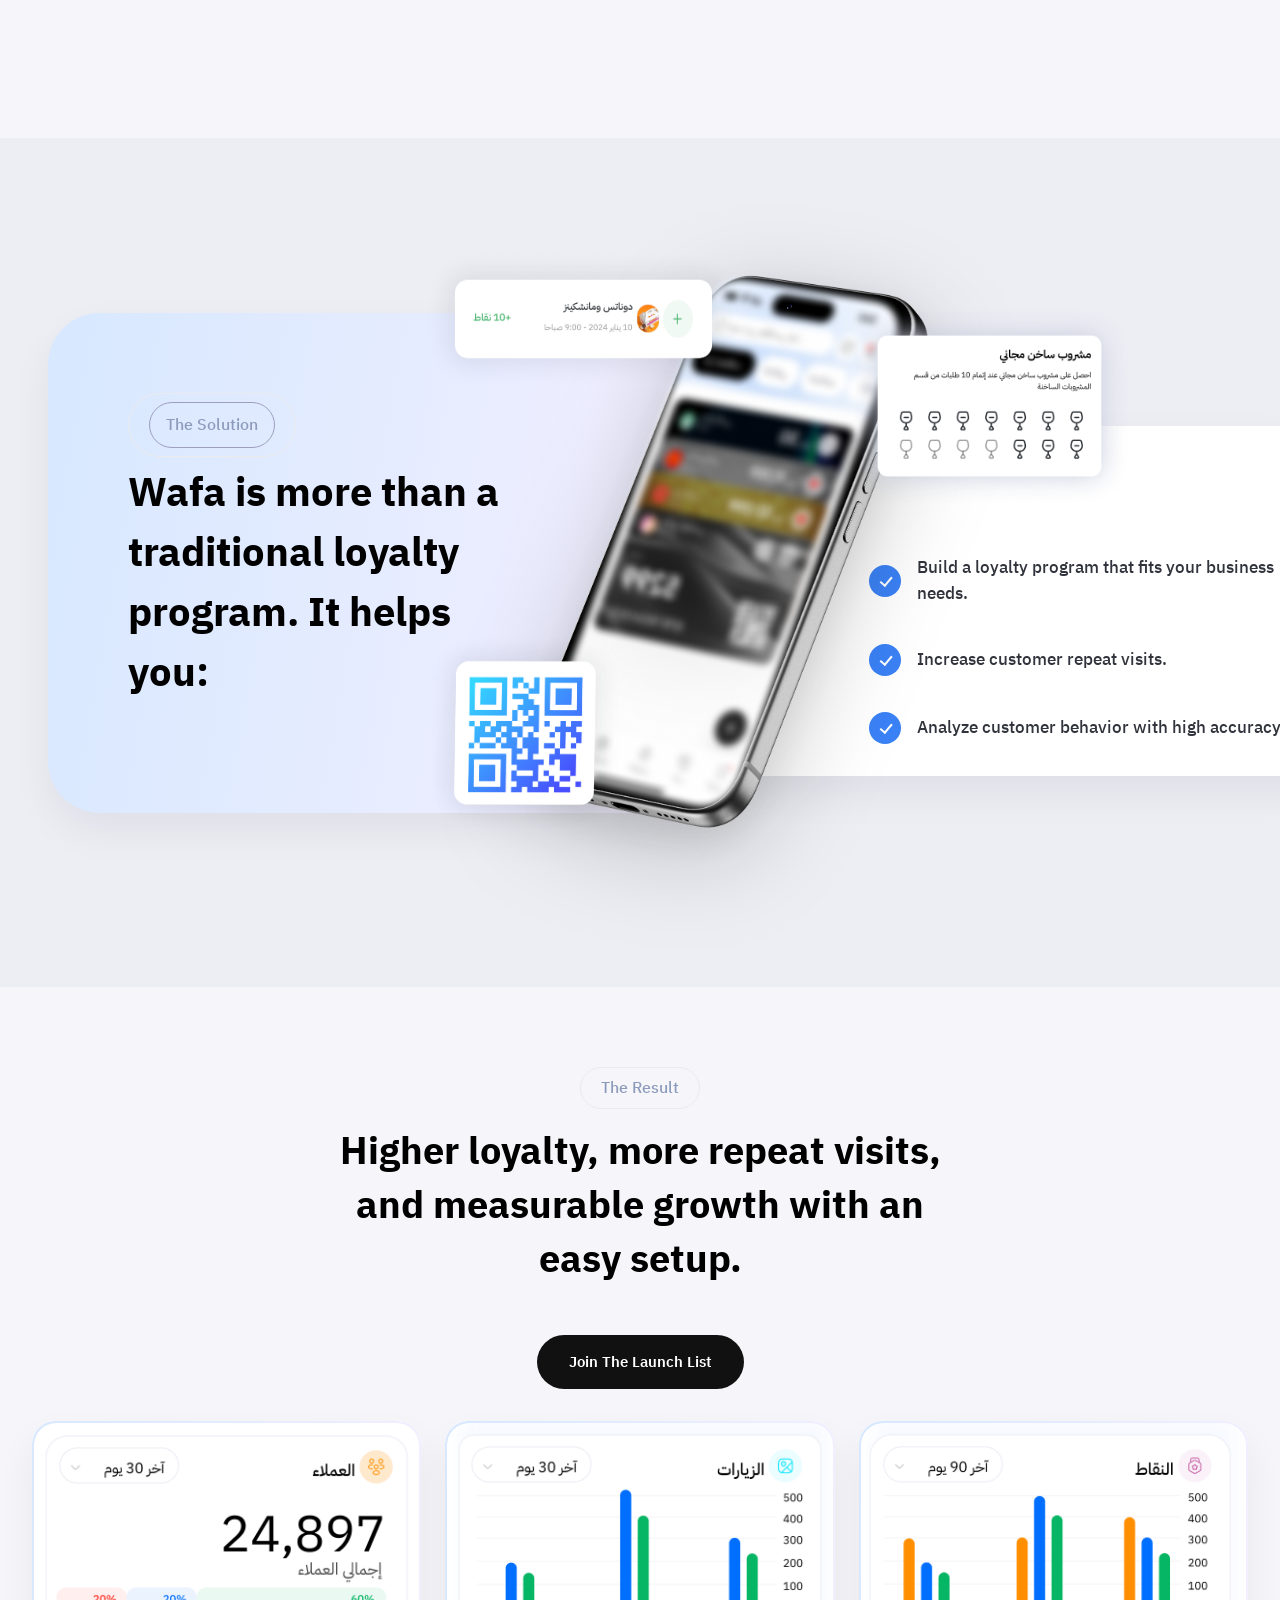
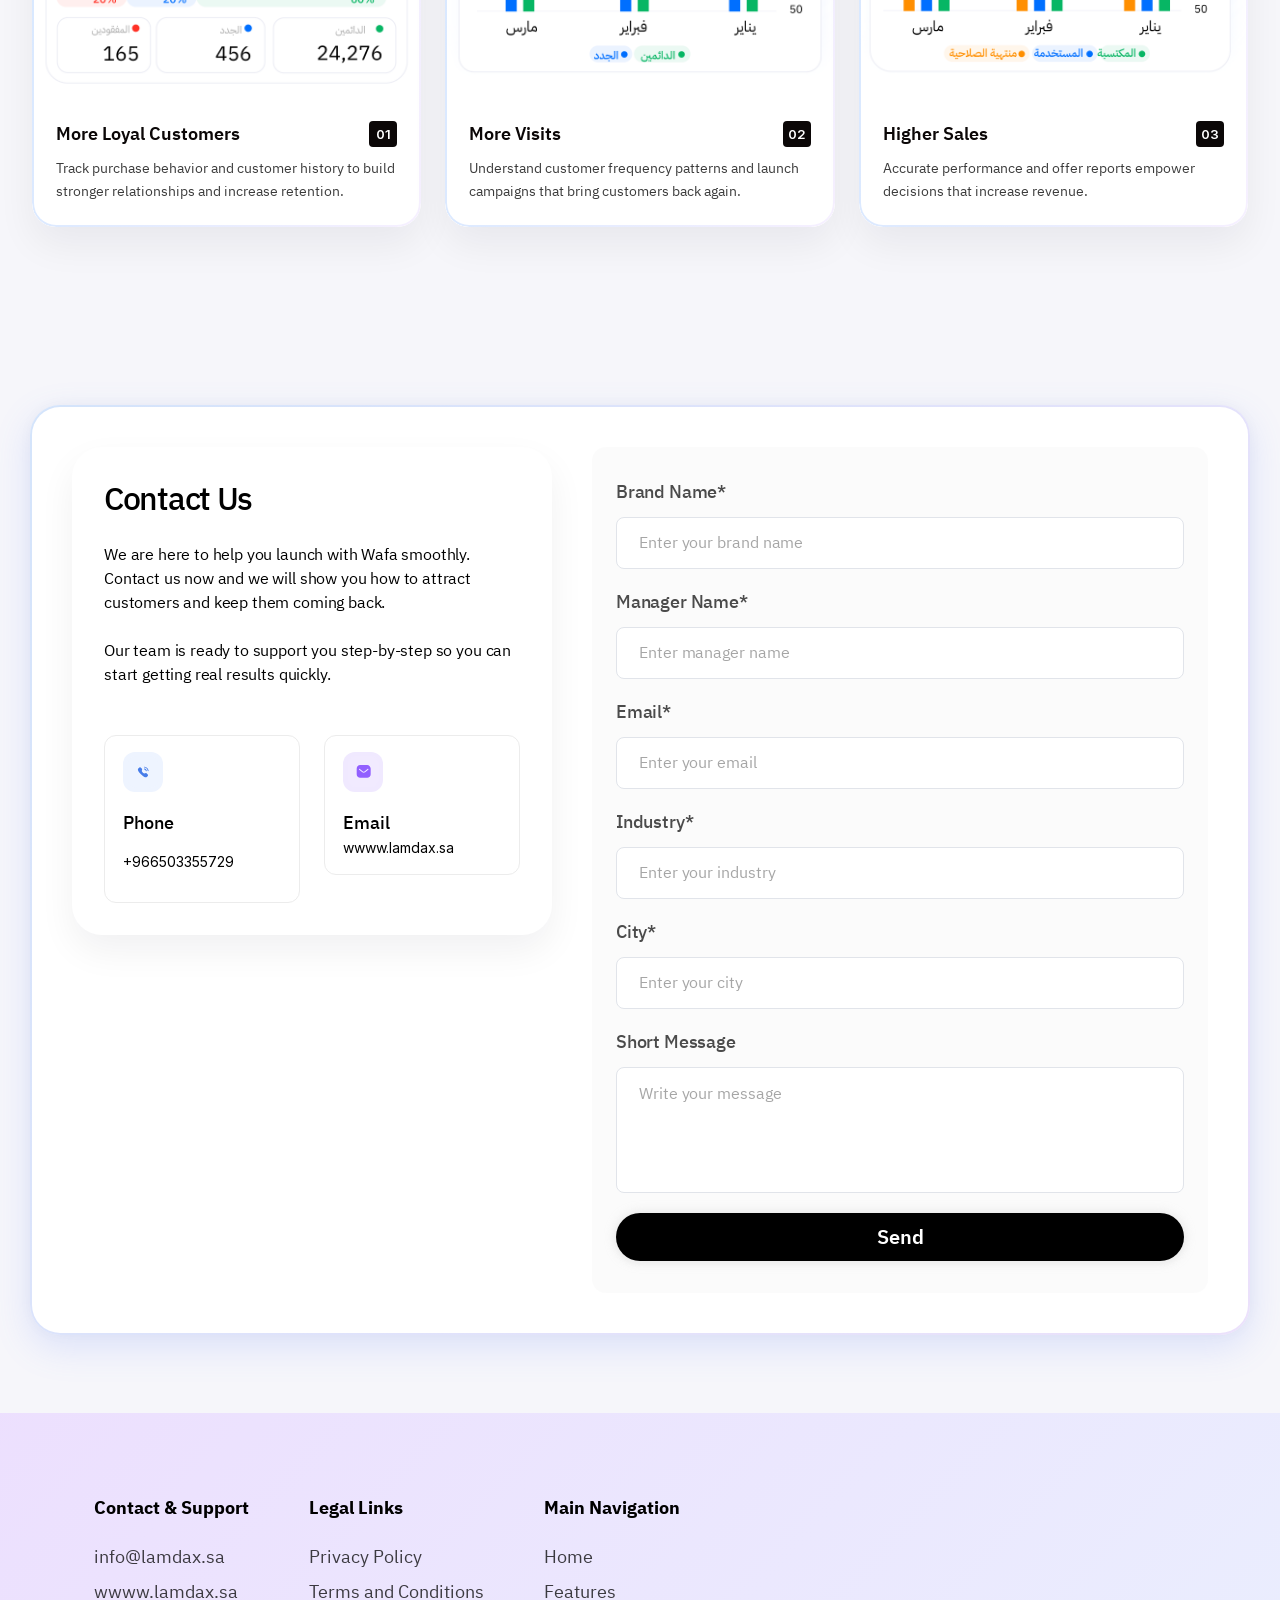
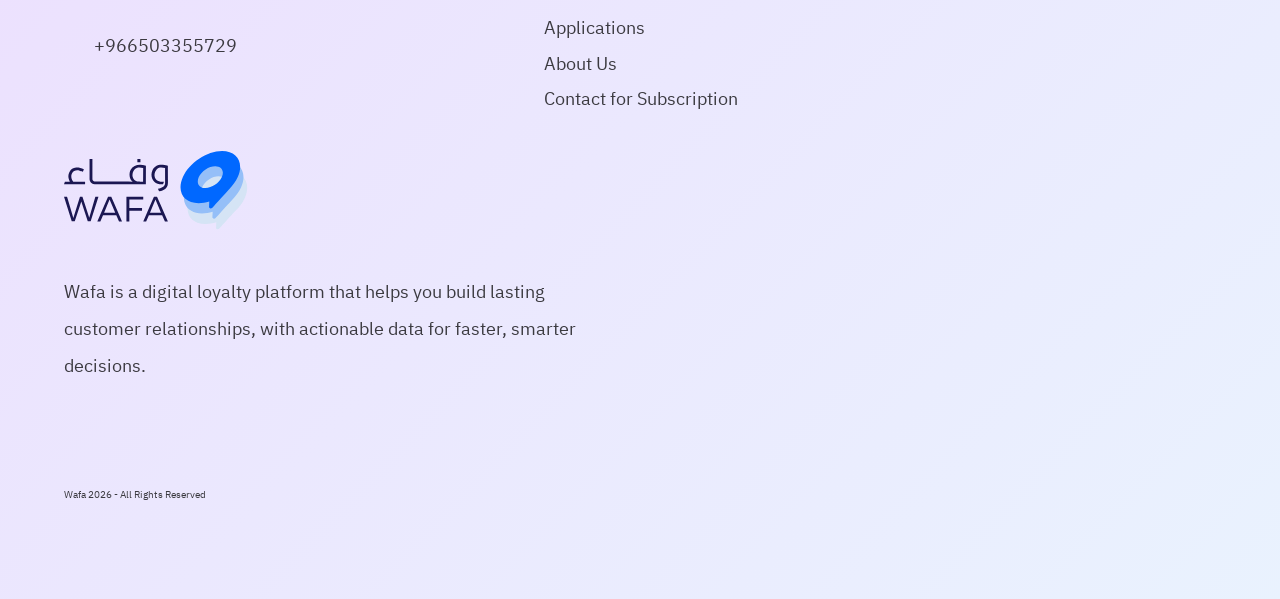
==== commit b70b3e6d: "Merge branch 'feature/Wafa-landing-UI-modifications-Animation-4327'" ====
--- a/index-en.html
+++ b/index-en.html
@@ -15,9 +15,9 @@
   <body class="english-home">
     <header class="site-header" id="top">
       <nav class="nav-container">
-        <div class="nav-logo">
+        <a class="nav-logo" href="index-en.html">
           <img alt="Wafa" class="nav-logo-img" src="imgs/Wafaa Full Logo.svg" />
-        </div>
+        </a>
         <ul class="nav-links" id="nav-links">
           <li>
             <a class="nav-link active" data-section="hero" href="#hero">Home</a>
@@ -617,11 +617,13 @@
             </div>
           </div>
           <div class="frame-33">
-            <img
-              alt="Wafa"
-              class="wafaa-full-logo"
-              src="imgs/Wafaa Full Logo.svg"
-            />
+            <a href="index-en.html" aria-label="Back to home">
+              <img
+                alt="Wafa"
+                class="wafaa-full-logo"
+                src="imgs/Wafaa Full Logo.svg"
+              />
+            </a>
             <p class="text-wrapper-22">
               Wafa is a digital loyalty platform that helps you build lasting
               customer relationships, with actionable data for faster, smarter
--- a/css/style.css
+++ b/css/style.css
@@ -6,6 +6,14 @@
 }
 html {
   scroll-behavior: smooth;
+}
+:root {
+  --motion-dur-fast: 0.2s;
+  --motion-dur-medium: 0.25s;
+  --motion-dur-reveal: 0.55s;
+  --motion-ease: cubic-bezier(0.22, 1, 0.36, 1);
+  --motion-shadow-soft: 0 12px 24px rgba(15, 23, 42, 0.08);
+  --motion-shadow-medium: 0 22px 44px rgba(15, 23, 42, 0.1);
 }
 body {
   margin: 0;
@@ -55,15 +63,12 @@
   border: 1px solid #e5e8ef;
   border-radius: 60px;
   box-shadow: 0 2px 20px rgba(0, 0, 0, 0.06);
-  transition:
-    background 0.2s,
-    box-shadow 0.2s;
+  transition: box-shadow 0.2s ease;
 }
 
 .nav-container:hover,
 .nav-container:focus-within,
 .site-header:hover .nav-container {
-  background: rgba(255, 255, 255, 1);
   box-shadow: 0 4px 24px rgba(0, 0, 0, 0.09);
 }
 
@@ -93,13 +98,13 @@
   padding: 8px 14px;
   border-radius: 40px;
   transition:
-    color 0.2s,
-    background 0.2s;
+    color var(--motion-dur-fast),
+    transform var(--motion-dur-fast) var(--motion-ease);
   white-space: nowrap;
 }
 .nav-link:hover {
-  color: #1a202c;
-  background: rgba(0, 0, 0, 0.05);
+  color: #5f82c8;
+  transform: translateY(-1px);
 }
 .nav-link.active {
   color: #467ce9;
@@ -136,13 +141,13 @@
   font-size: 13px;
   line-height: 1;
   transition:
-    background 0.2s,
-    transform 0.2s,
-    box-shadow 0.2s;
+    color var(--motion-dur-fast),
+    transform var(--motion-dur-fast) var(--motion-ease),
+    box-shadow var(--motion-dur-fast) var(--motion-ease);
 }
 
 .lang-switch:hover {
-  background: rgba(255, 255, 255, 1);
+  color: #467ce9;
   transform: translateY(-1px);
   box-shadow: 0 2px 10px rgba(0, 0, 0, 0.08);
 }
@@ -169,12 +174,14 @@
   font-size: 15px;
   white-space: nowrap;
   transition:
-    background 0.2s,
-    opacity 0.2s;
+    color var(--motion-dur-fast),
+    transform var(--motion-dur-fast) var(--motion-ease),
+    box-shadow var(--motion-dur-fast) var(--motion-ease);
 }
 .nav-cta:hover {
-  background: #222;
-  opacity: 0.9;
+  color: #d7e8ff;
+  transform: translateY(-1px);
+  box-shadow: var(--motion-shadow-soft);
 }
 
 /* Hamburger */
@@ -245,10 +252,13 @@
   font-size: 17px;
   color: #374151;
   border-radius: 10px;
-  transition: background 0.2s;
+  transition:
+    color var(--motion-dur-fast) var(--motion-ease),
+    transform var(--motion-dur-fast) var(--motion-ease);
 }
 .mobile-nav-link:hover {
-  background: rgba(0, 0, 0, 0.05);
+  color: #5f82c8;
+  transform: translateY(-1px);
 }
 
 .mobile-cta {
@@ -264,10 +274,15 @@
   font-weight: 600;
   font-size: 16px;
   text-align: center;
-  transition: opacity 0.2s;
+  transition:
+    color var(--motion-dur-fast) var(--motion-ease),
+    transform var(--motion-dur-fast) var(--motion-ease),
+    box-shadow var(--motion-dur-fast) var(--motion-ease);
 }
 .mobile-cta:hover {
-  opacity: 0.85;
+  color: #d7e8ff;
+  transform: translateY(-1px);
+  box-shadow: var(--motion-shadow-soft);
 }
 
 /* Overlay */
@@ -288,6 +303,24 @@
   max-width: 1400px;
   margin: 0 auto;
   position: relative;
+}
+
+.motion-reveal {
+  opacity: 1;
+  transform: translateY(0);
+  transition:
+    opacity var(--motion-dur-reveal) var(--motion-ease),
+    transform var(--motion-dur-reveal) var(--motion-ease);
+}
+
+.motion-reveal.is-reveal-ready {
+  opacity: 0;
+  transform: translateY(24px);
+}
+
+.motion-reveal.is-visible {
+  opacity: 1;
+  transform: translateY(0);
 }
 
 /* ═══════════════════════ HERO ═══════════════════════ */
@@ -360,10 +393,17 @@
     rgba(32, 32, 32, 1) 0%,
     rgba(0, 0, 0, 1) 100%
   );
-  transition: opacity 0.2s;
+  transition:
+    transform 0.2s ease,
+    box-shadow 0.2s ease;
 }
 .hero-main-cta:hover {
-  opacity: 0.85;
+  transform: translateY(-1px);
+  box-shadow:
+    inset 0px 4px 7.2px #76767666,
+    0px 14px 28px rgba(0, 0, 0, 0.18),
+    inset 0px -4px 4px #ffffff1a,
+    0px 4px 4px #bebebe40;
 }
 .hero-main-cta .close-button-text {
   font-family: "IBM Plex Sans Arabic", Helvetica;
@@ -476,6 +516,12 @@
   overflow: hidden;
   min-height: 400px;
   position: relative;
+  transform: translateY(0);
+  box-shadow: 0 12px 32px rgba(15, 23, 42, 0.05);
+  transition:
+    transform var(--motion-dur-medium) var(--motion-ease),
+    box-shadow var(--motion-dur-medium) var(--motion-ease),
+    opacity 0.45s var(--motion-ease);
 }
 
 /* Image card */
@@ -728,6 +774,12 @@
   height: 500px;
   border-radius: 52px;
   background: linear-gradient(100deg, #d7e8ff 1.68%, #f6f0ff 100%), #d9d9d9;
+  transform: translateY(0);
+  box-shadow: 0 18px 40px rgba(15, 23, 42, 0.06);
+  transition:
+    transform var(--motion-dur-medium) var(--motion-ease),
+    box-shadow var(--motion-dur-medium) var(--motion-ease),
+    opacity 0.45s var(--motion-ease);
 }
 
 .solution-label-text {
@@ -819,6 +871,12 @@
   height: 350px;
   left: 75%;
   top: 5%;
+  transform: translateY(0);
+  box-shadow: 0 18px 40px rgba(15, 23, 42, 0.06);
+  transition:
+    transform var(--motion-dur-medium) var(--motion-ease),
+    box-shadow var(--motion-dur-medium) var(--motion-ease),
+    opacity 0.45s var(--motion-ease);
 }
 
 .solution-bullets {
@@ -917,6 +975,13 @@
   border: none;
   display: flex;
   flex-direction: column;
+  transform: translateY(0);
+  opacity: 1;
+  box-shadow: 0 18px 38px rgba(15, 23, 42, 0.06);
+  transition:
+    transform 0.35s ease,
+    box-shadow 0.35s ease,
+    opacity 0.45s ease;
 }
 .features-card::before,
 .features-card-2::before,
@@ -942,6 +1007,48 @@
   z-index: 1;
   pointer-events: none;
 }
+
+.features-card.is-reveal-ready,
+.features-card-2.is-reveal-ready,
+.features-card-3.is-reveal-ready {
+  opacity: 0;
+  transform: translateY(28px);
+}
+
+.features-card.is-visible,
+.features-card-2.is-visible,
+.features-card-3.is-visible {
+  opacity: 1;
+  transform: translateY(0);
+}
+
+@media (hover: hover) and (pointer: fine) {
+  .stat-card:hover,
+  .solution-text-col:hover,
+  .solution-bullets-col:hover {
+    transform: translateY(-3px);
+    box-shadow: var(--motion-shadow-medium);
+  }
+
+  .features-card:hover,
+  .features-card-2:hover,
+  .features-card-3:hover {
+    transform: translateY(-4px);
+    box-shadow: 0 28px 50px rgba(15, 23, 42, 0.12);
+  }
+
+  .frame-22:hover {
+    transform: translateY(-3px);
+    box-shadow: var(--motion-shadow-medium);
+  }
+
+  .frame-25:hover {
+    transform: translateY(-2px);
+    border-color: #d6ddeb;
+    box-shadow: var(--motion-shadow-soft);
+  }
+}
+
 .features-card-img {
   width: 100%;
   height: 280px;
@@ -1025,6 +1132,31 @@
   text-align: right;
   display: block;
 }
+
+@media (prefers-reduced-motion: reduce) {
+  .motion-reveal,
+  .features-card,
+  .features-card-2,
+  .features-card-3,
+  .stat-card,
+  .solution-text-col,
+  .solution-bullets-col,
+  .frame-22,
+  .frame-25,
+  .footer-link,
+  .features-card-img {
+    transition: none;
+  }
+
+  .motion-reveal.is-reveal-ready,
+  .features-card.is-reveal-ready,
+  .features-card-2.is-reveal-ready,
+  .features-card-3.is-reveal-ready {
+    opacity: 1;
+    transform: none;
+  }
+}
+
 /* ── (legacy Anima positioning rules removed) ── */
 
 /* Card 2 */
@@ -1258,10 +1390,15 @@
     0px 0px 11.9px #c0c0c063,
     0px 4px 4px #f0f0f040;
   cursor: pointer;
-  transition: opacity 0.2s;
+  transition:
+    transform 0.2s ease,
+    box-shadow 0.2s ease;
 }
 .button:hover:not(:disabled) {
-  opacity: 0.85;
+  transform: translateY(-1px);
+  box-shadow:
+    0px 12px 24px rgba(0, 0, 0, 0.14),
+    0px 4px 4px #f0f0f040;
 }
 .button:disabled {
   opacity: 0.6;
@@ -1307,6 +1444,12 @@
   border-radius: 30px;
   padding: 32px;
   flex-shrink: 0;
+  transform: translateY(0);
+  box-shadow: 0 16px 36px rgba(15, 23, 42, 0.06);
+  transition:
+    transform var(--motion-dur-medium) var(--motion-ease),
+    box-shadow var(--motion-dur-medium) var(--motion-ease),
+    opacity 0.45s var(--motion-ease);
 }
 .frame-23 {
   display: flex;
@@ -1358,6 +1501,11 @@
   border: 1px solid;
   border-color: #ececec;
   flex: 1;
+  transform: translateY(0);
+  transition:
+    transform var(--motion-dur-fast) var(--motion-ease),
+    box-shadow var(--motion-dur-fast) var(--motion-ease),
+    border-color var(--motion-dur-fast) var(--motion-ease);
 }
 .iconly-bold-message-wrapper {
   position: relative;
@@ -1524,10 +1672,14 @@
   direction: rtl;
 }
 .footer-link {
-  transition: color 0.2s;
+  display: inline-flex;
+  transition:
+    color var(--motion-dur-fast) var(--motion-ease),
+    transform var(--motion-dur-fast) var(--motion-ease);
 }
 .footer-link:hover {
   color: #000;
+  transform: translateY(-1px);
 }
 .frame-33 {
   display: flex;
@@ -1830,6 +1982,11 @@
   .lang-switch {
     padding: 7px 10px;
     font-size: 12px;
+  }
+  .site-header.menu-open .lang-switch {
+    opacity: 0;
+    pointer-events: none;
+    visibility: hidden;
   }
   .site-header {
     padding: 10px 16px;
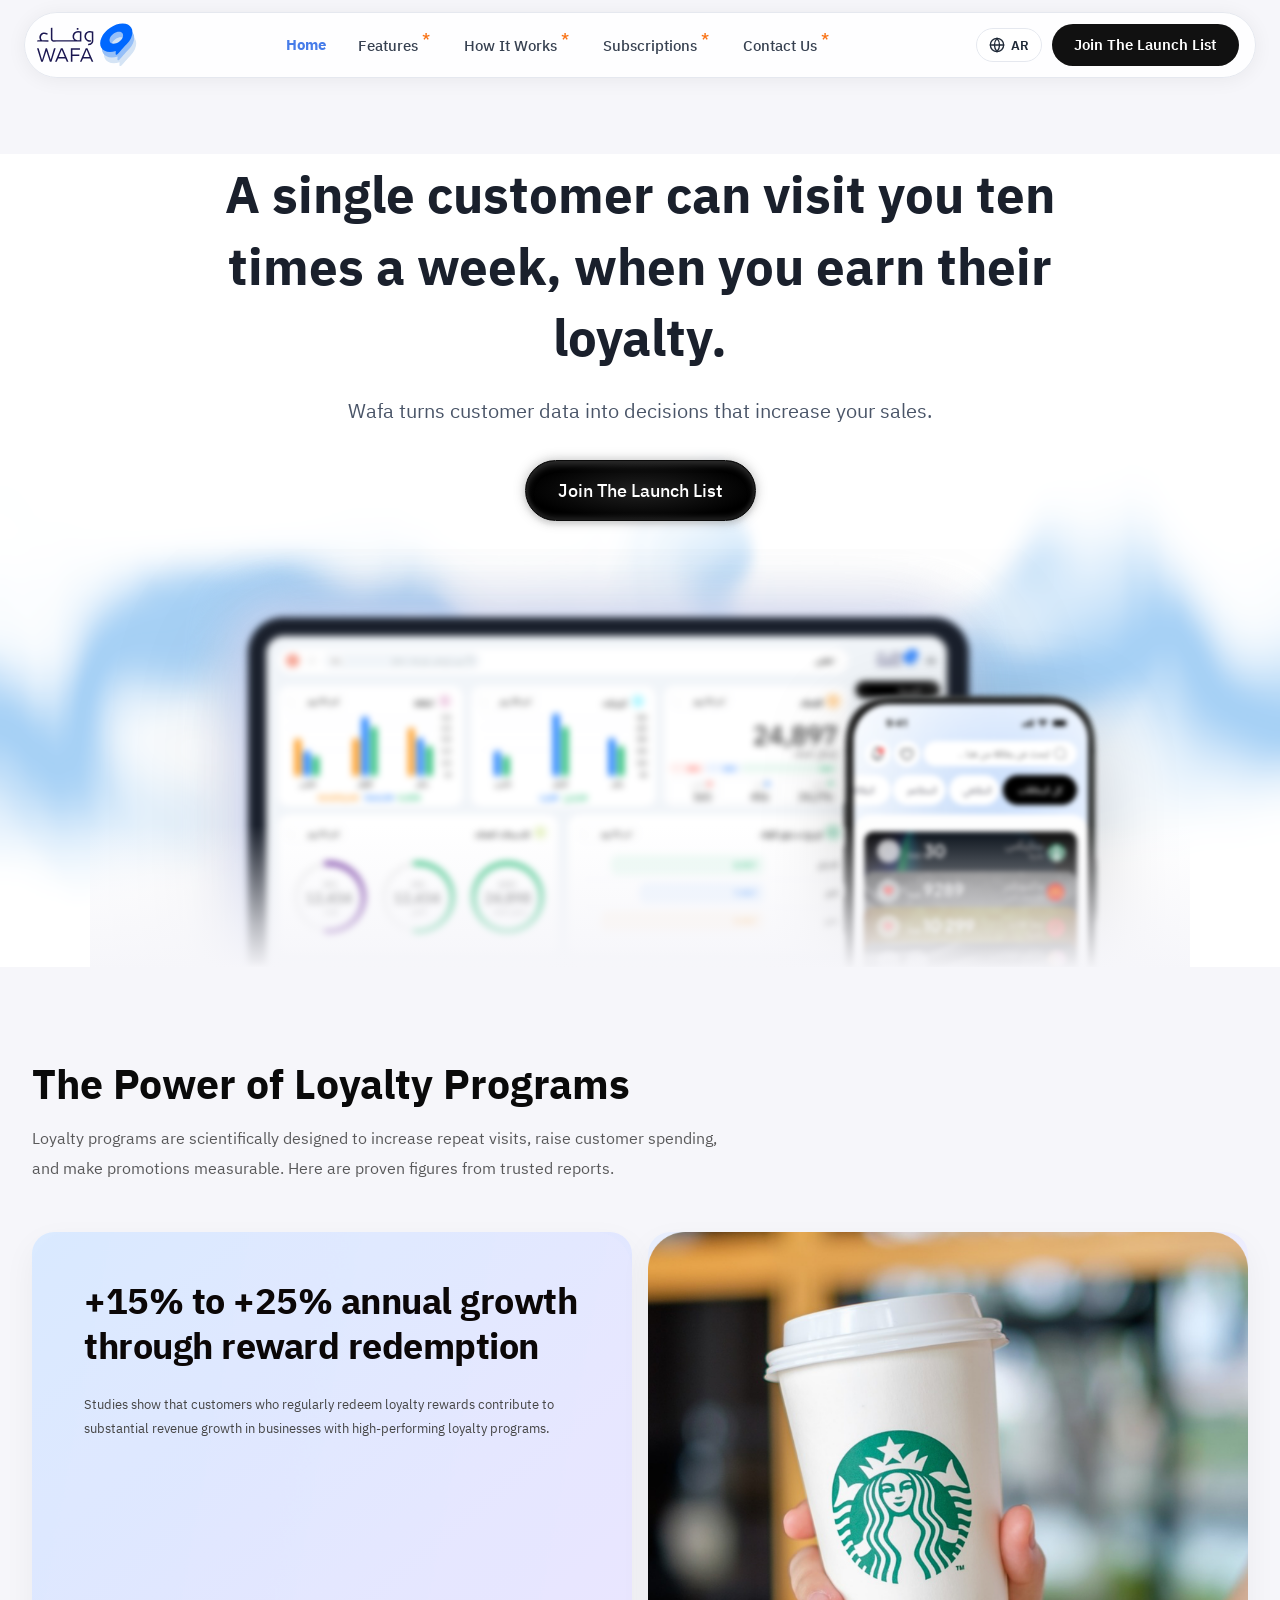
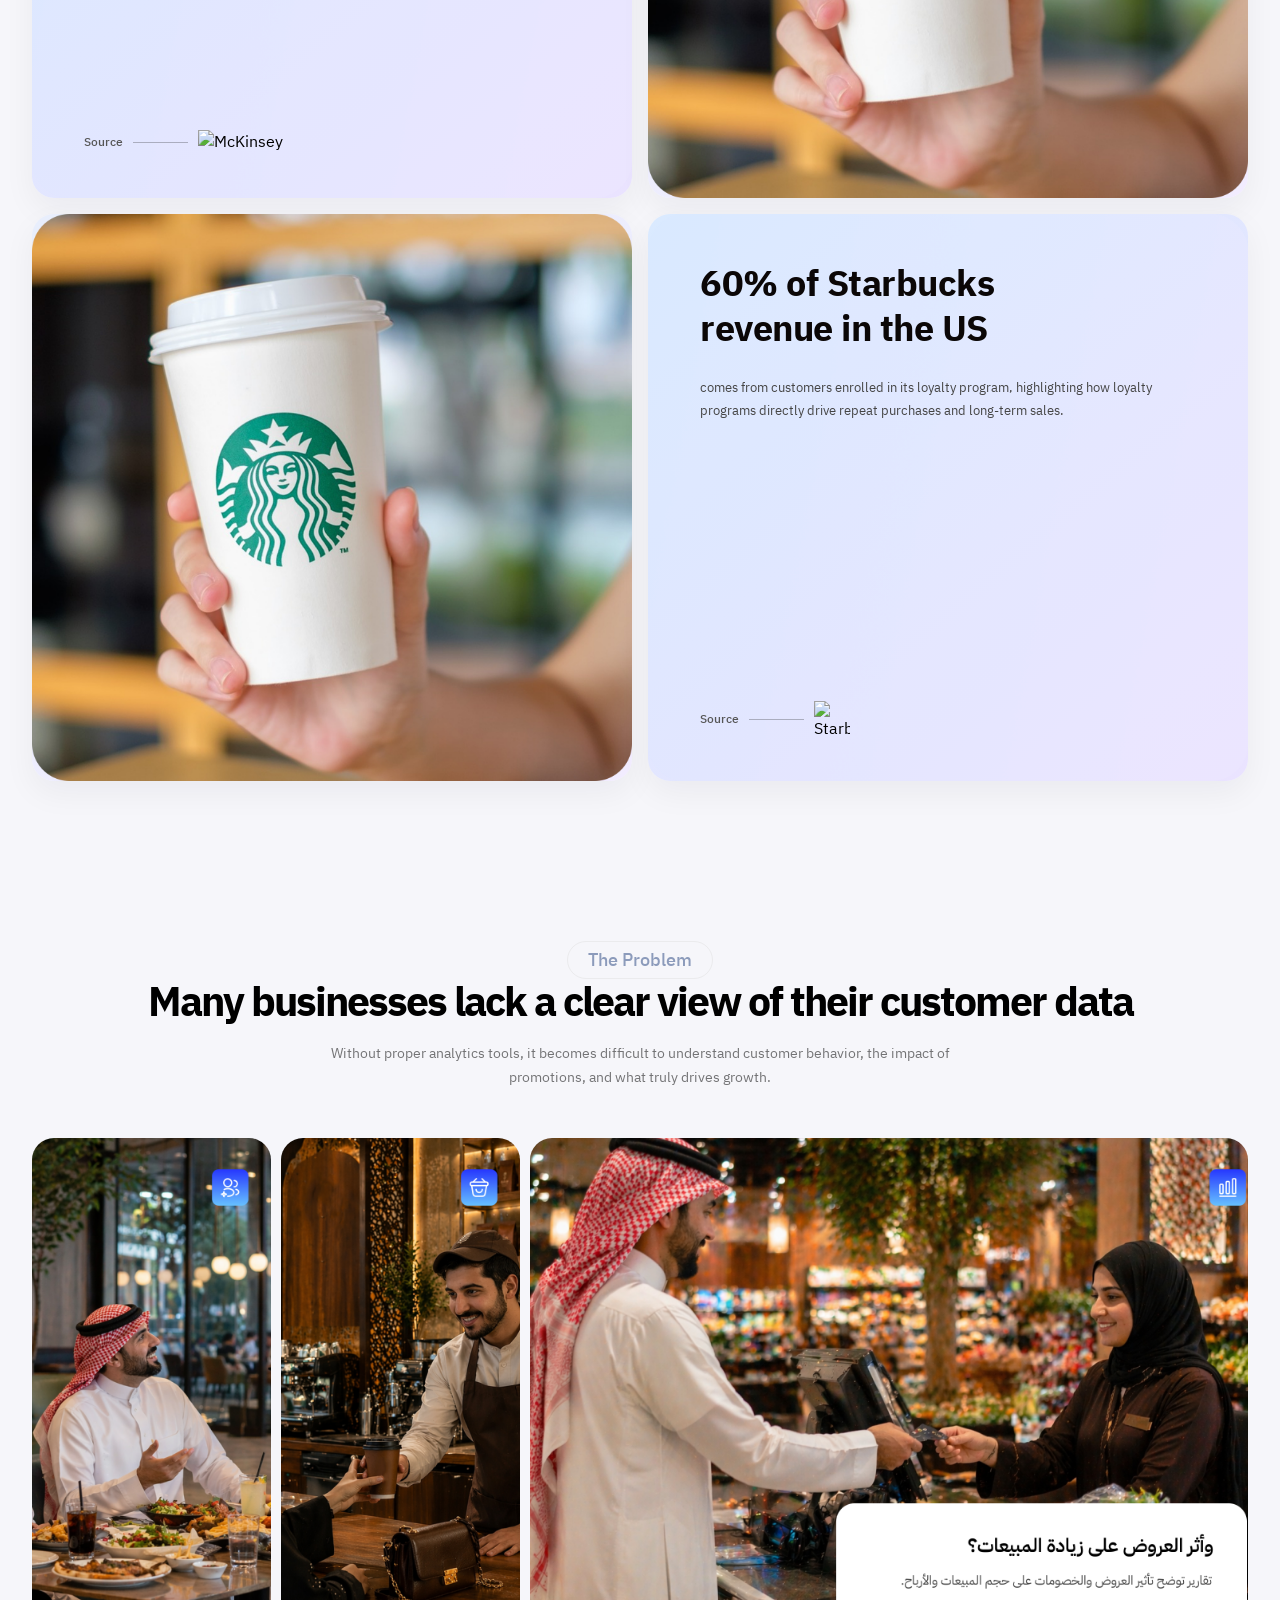
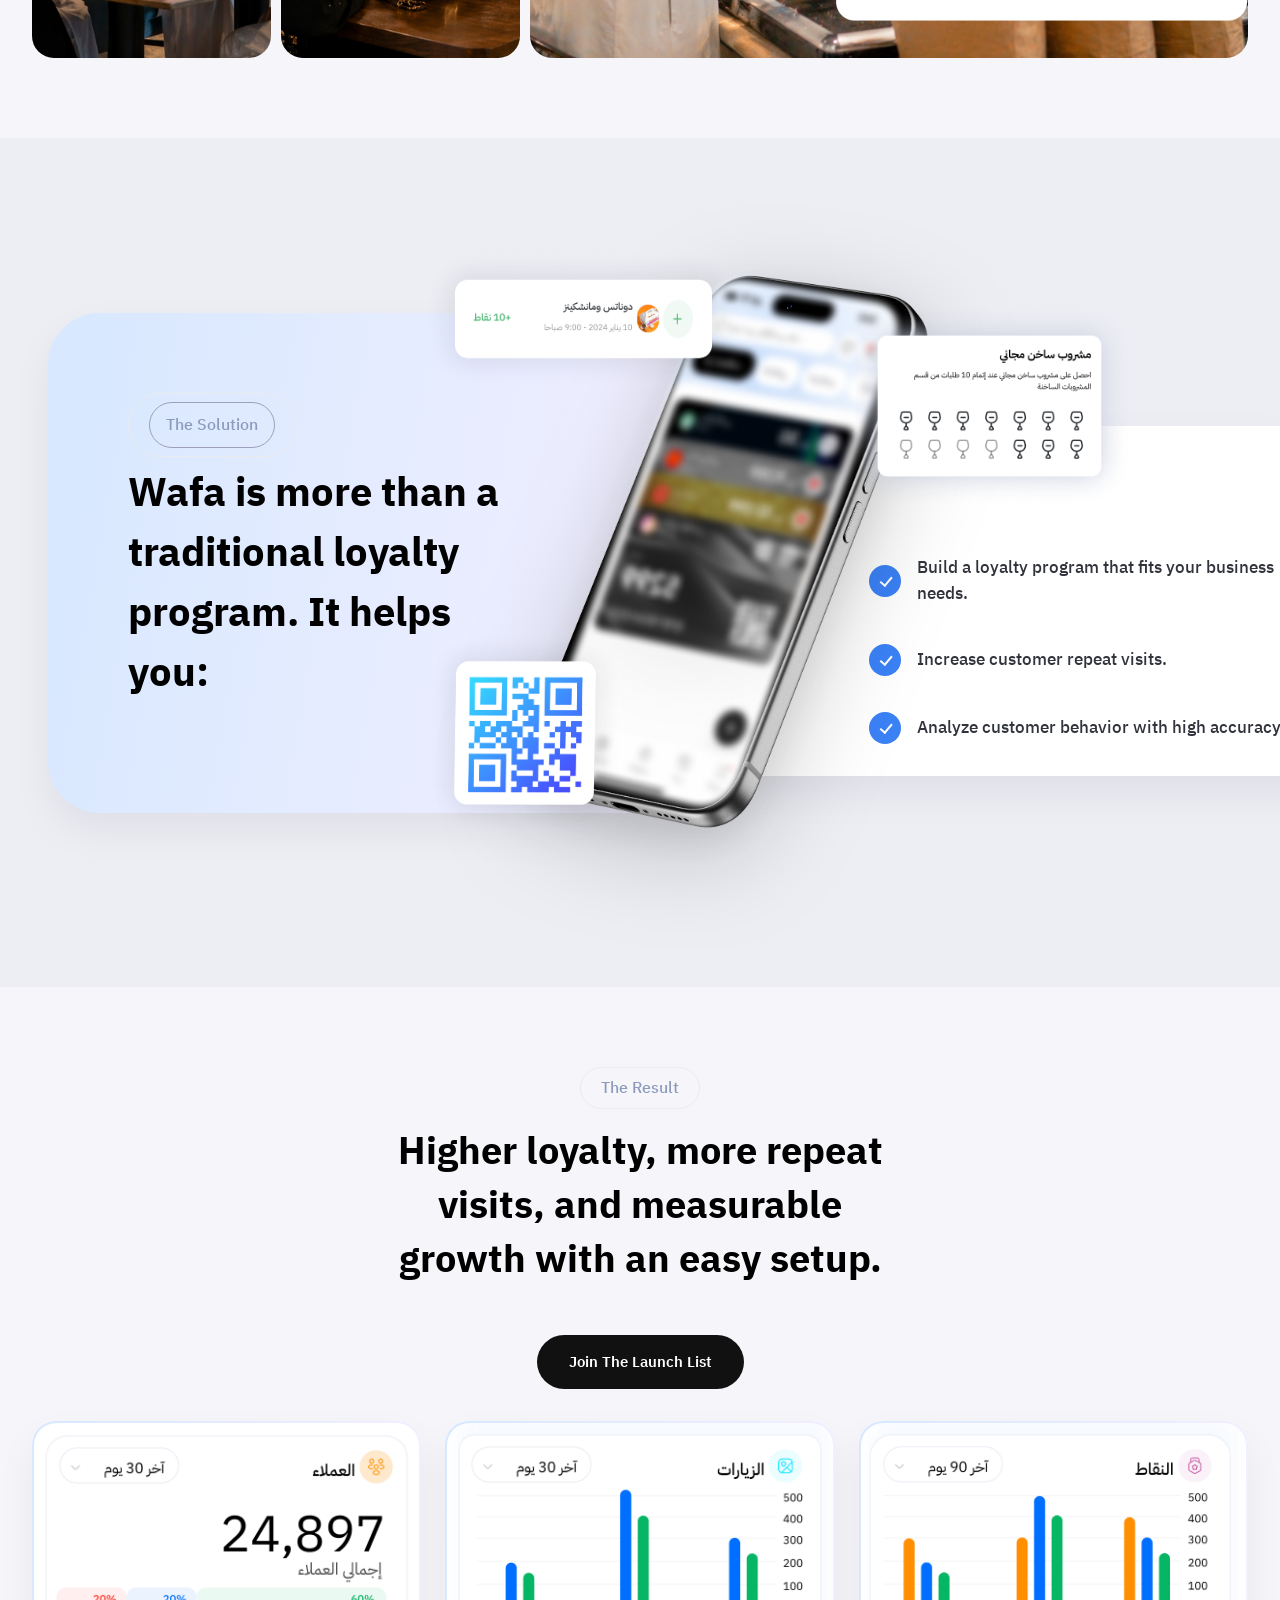
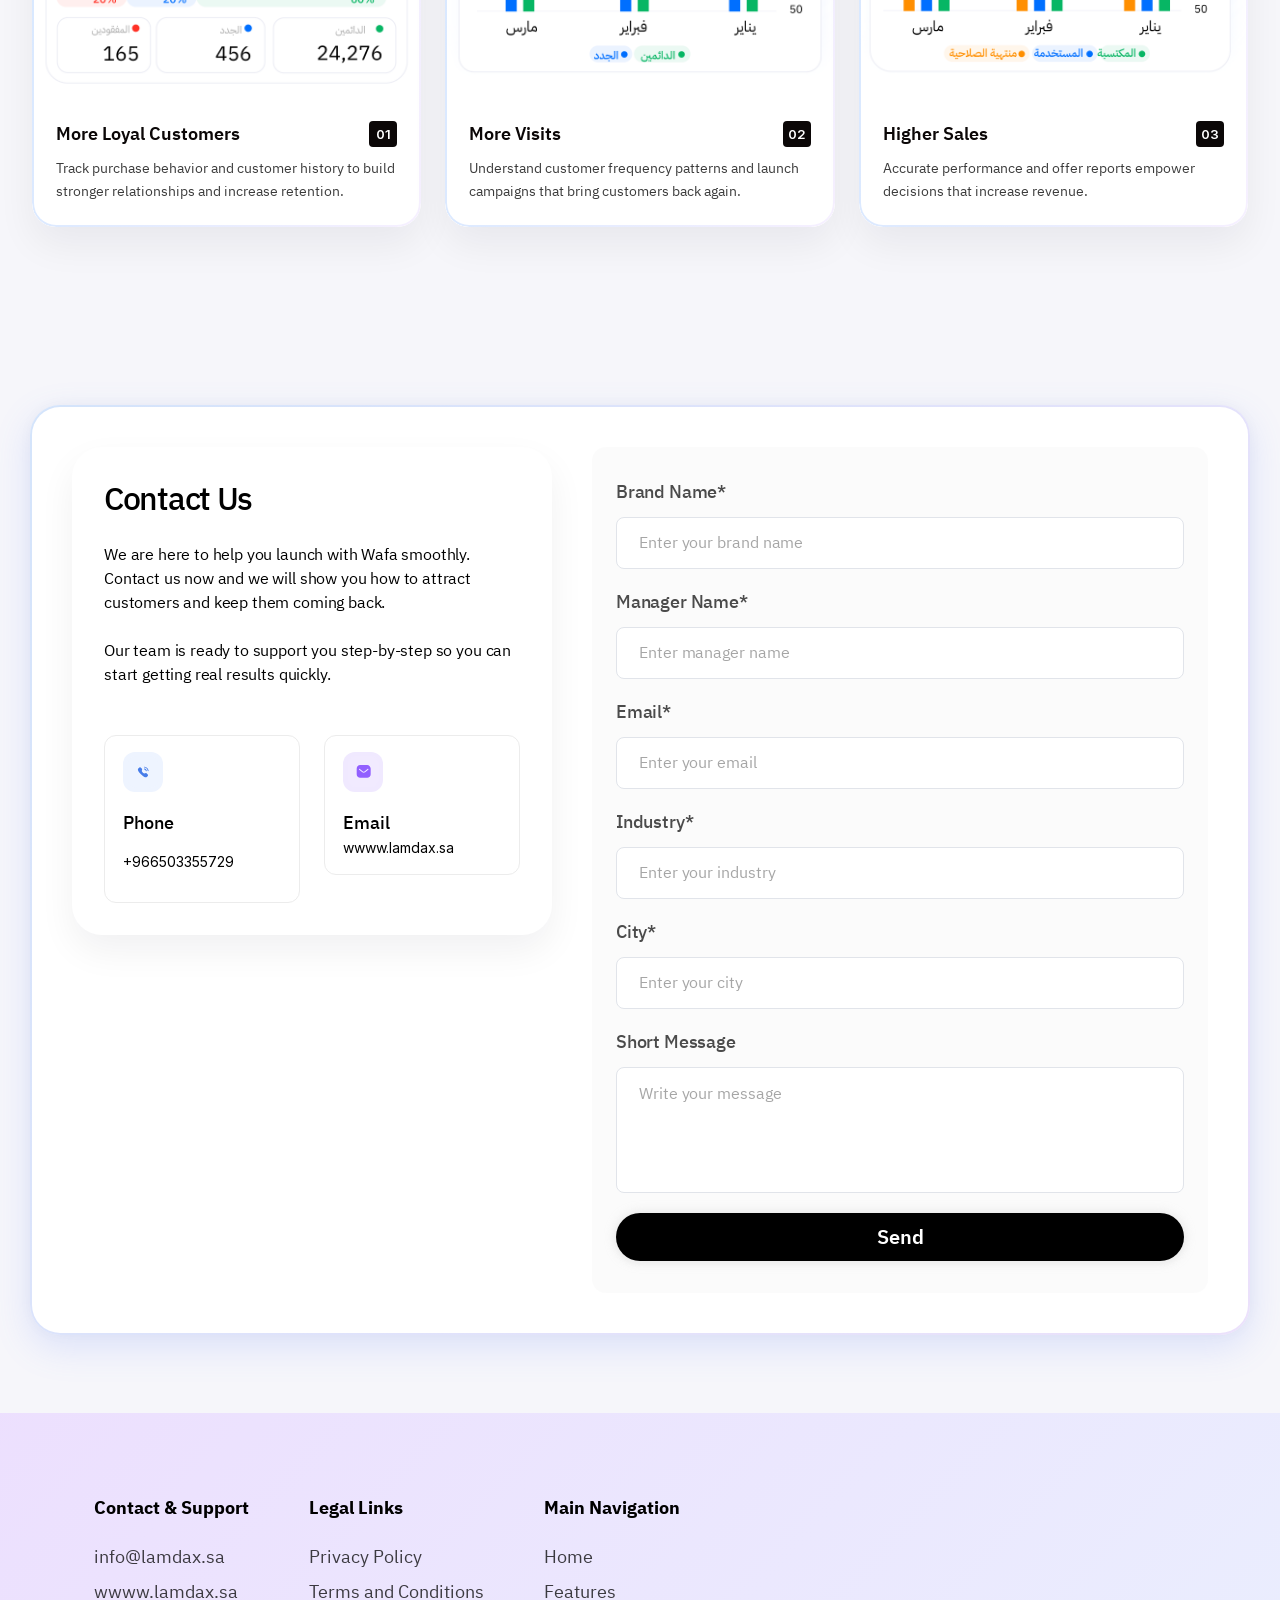
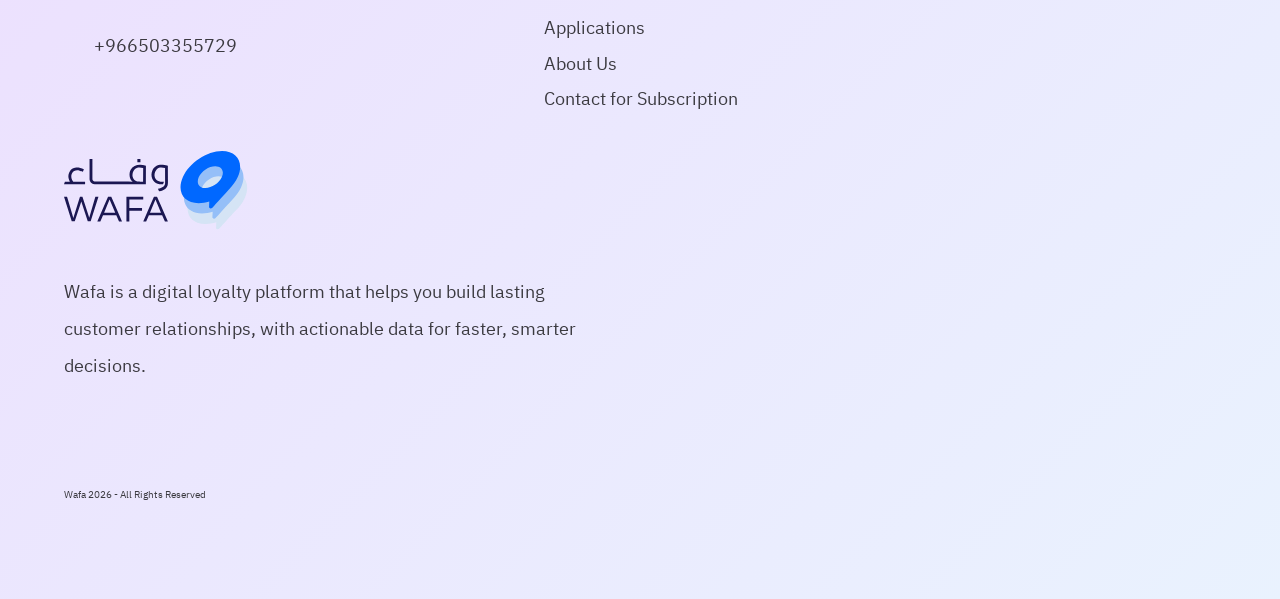
==== commit 492f3785: "Merged PR 2233: Add Inter variable and static font definitions to inter.css Add Inter variable and s" ====
--- a/index-en.html
+++ b/index-en.html
@@ -15,9 +15,9 @@
   <body class="english-home">
     <header class="site-header" id="top">
       <nav class="nav-container">
-        <a class="nav-logo" href="index-en.html">
+        <div class="nav-logo">
           <img alt="Wafa" class="nav-logo-img" src="imgs/Wafaa Full Logo.svg" />
-        </a>
+        </div>
         <ul class="nav-links" id="nav-links">
           <li>
             <a class="nav-link active" data-section="hero" href="#hero">Home</a>
@@ -340,7 +340,8 @@
         <div class="text-wrapper-24">The Result</div>
       </div>
       <h2 class="text-wrapper-25">
-        Higher loyalty, more repeat visits,<br />and measurable growth with an easy setup.
+        Higher loyalty, more repeat visits, and measurable growth with an easy
+        setup.
       </h2>
 
       <a class="nav-cta" href="#contact">Join The Launch List</a>
@@ -617,13 +618,11 @@
             </div>
           </div>
           <div class="frame-33">
-            <a href="index-en.html" aria-label="Back to home">
-              <img
-                alt="Wafa"
-                class="wafaa-full-logo"
-                src="imgs/Wafaa Full Logo.svg"
-              />
-            </a>
+            <img
+              alt="Wafa"
+              class="wafaa-full-logo"
+              src="imgs/Wafaa Full Logo.svg"
+            />
             <p class="text-wrapper-22">
               Wafa is a digital loyalty platform that helps you build lasting
               customer relationships, with actionable data for faster, smarter
--- a/css/style.css
+++ b/css/style.css
@@ -45,10 +45,15 @@
   left: 0;
   right: 0;
   z-index: 1000;
-  background: rgba(246, 246, 250, 0.82);
-  backdrop-filter: blur(14px);
-  -webkit-backdrop-filter: blur(14px);
   padding: 12px 24px;
+}
+
+@media (min-width: 901px) {
+  .arabic-home .site-header {
+    background: transparent;
+    backdrop-filter: none;
+    -webkit-backdrop-filter: none;
+  }
 }
 
 .nav-container {
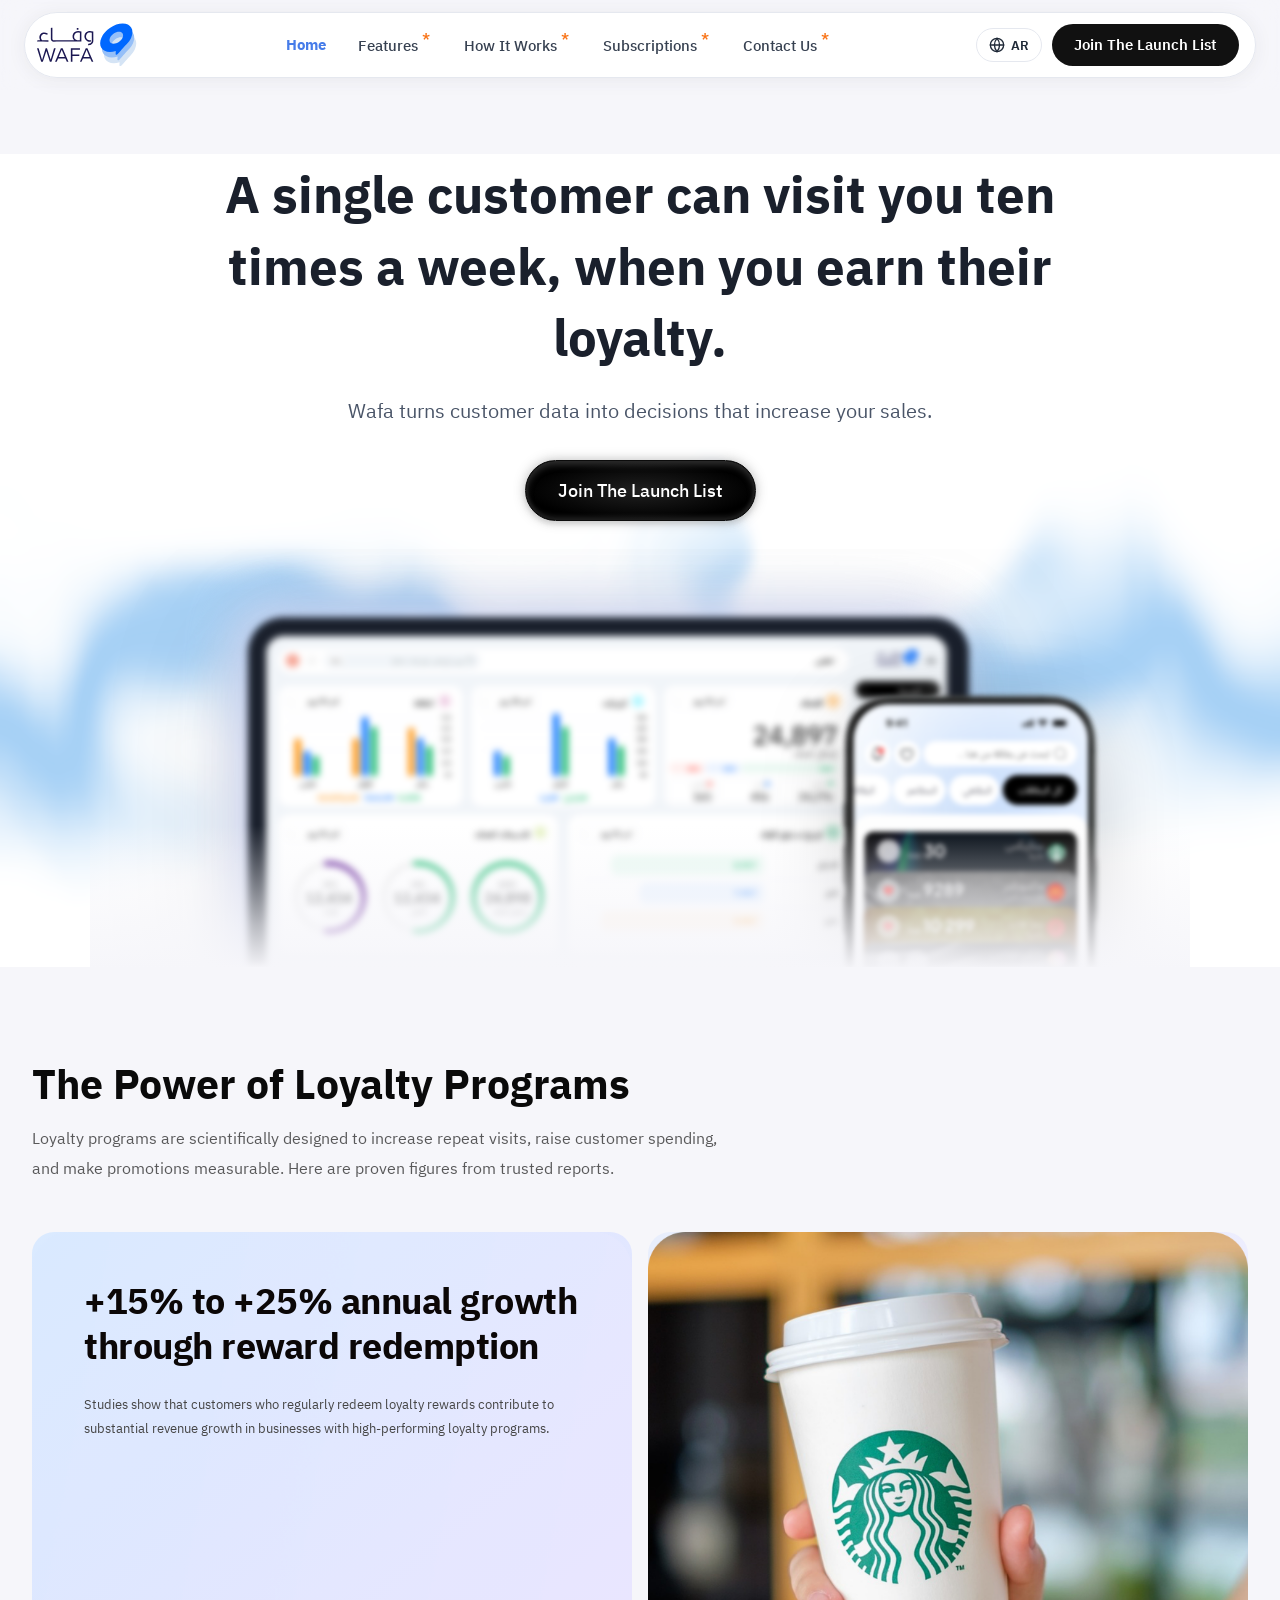
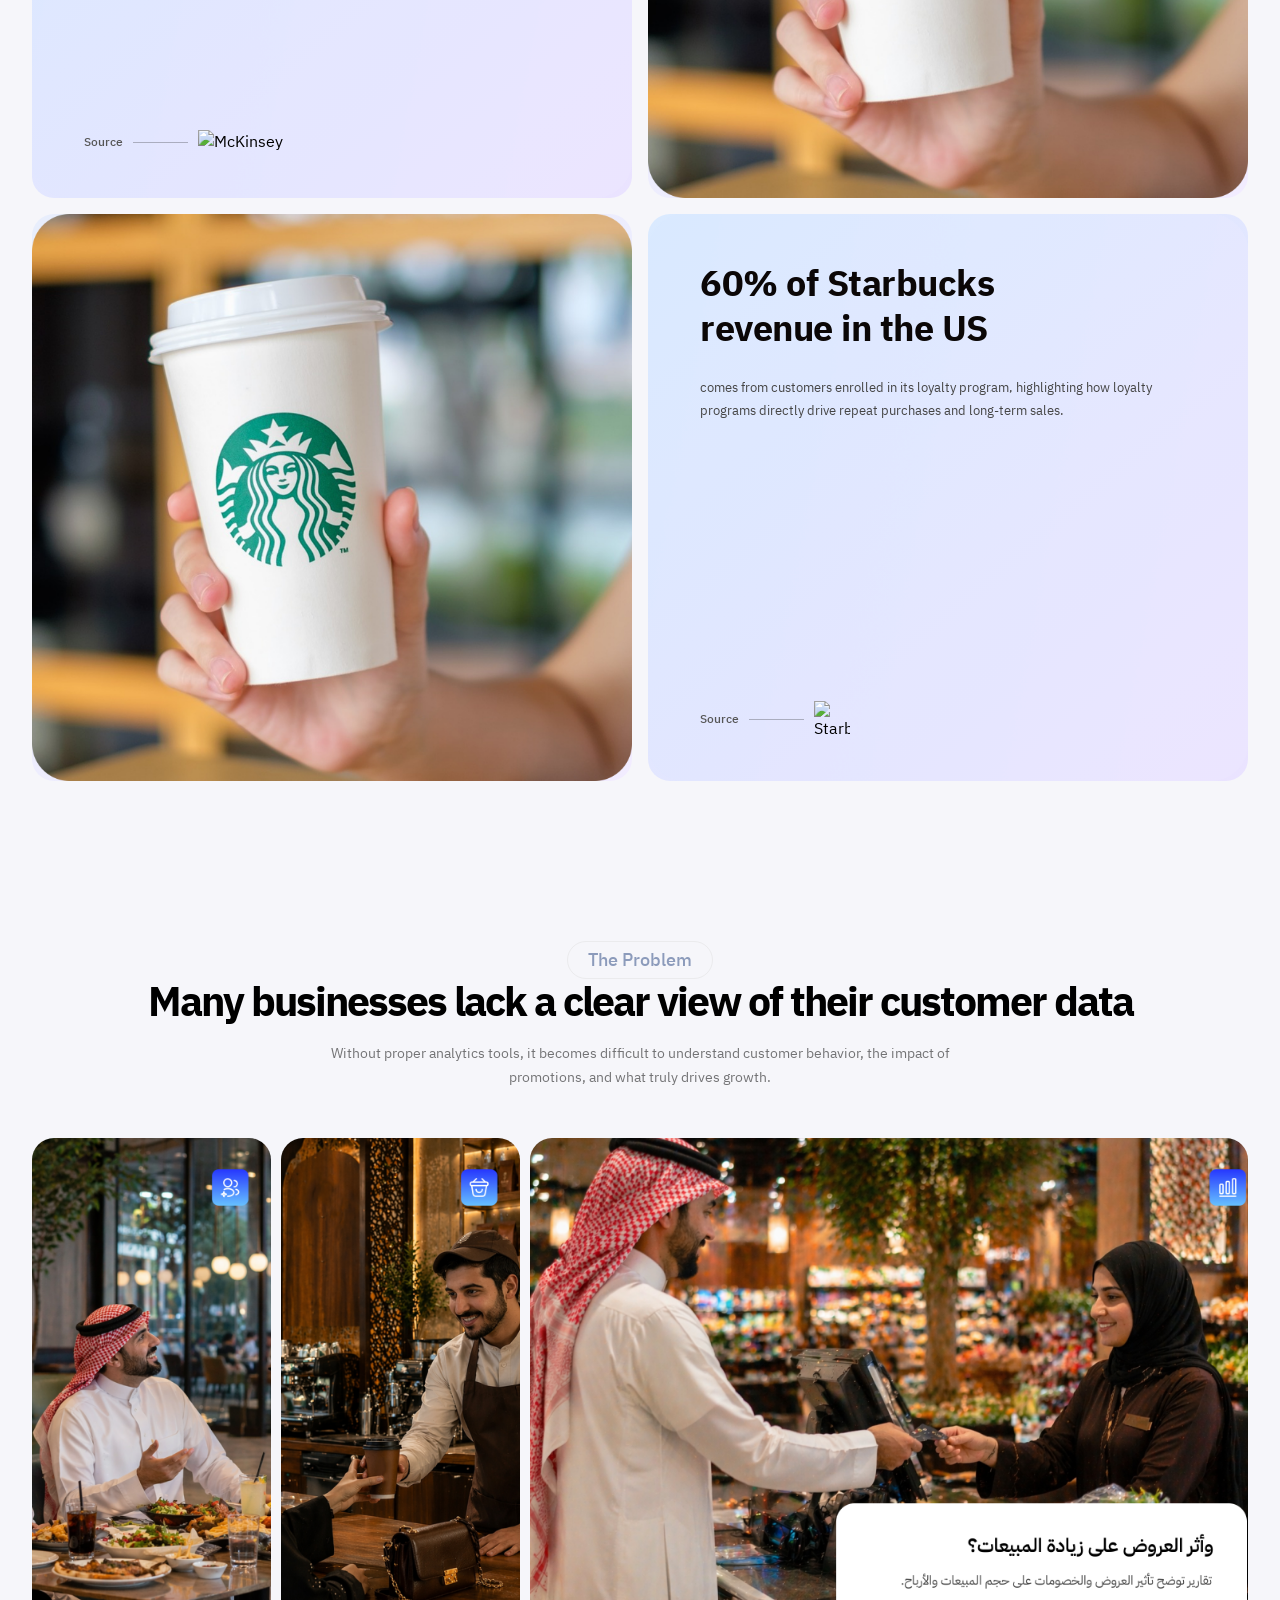
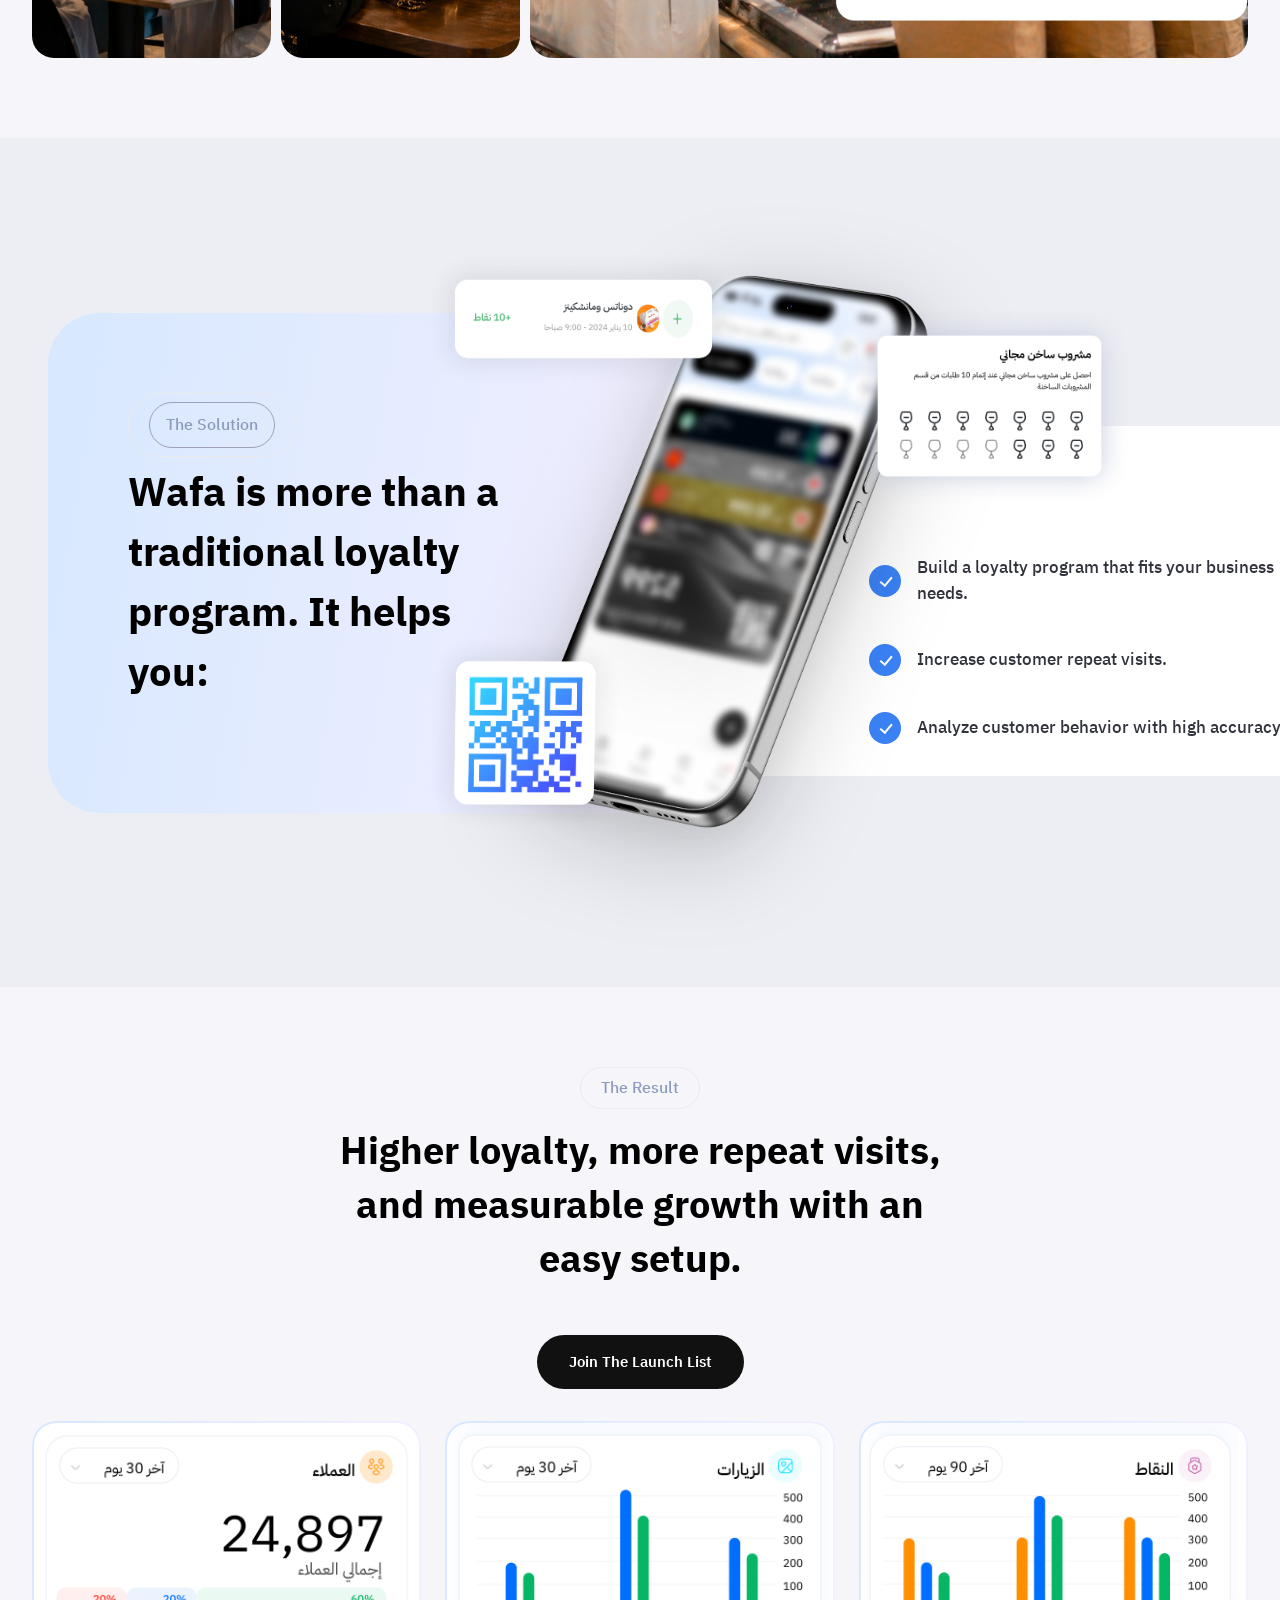
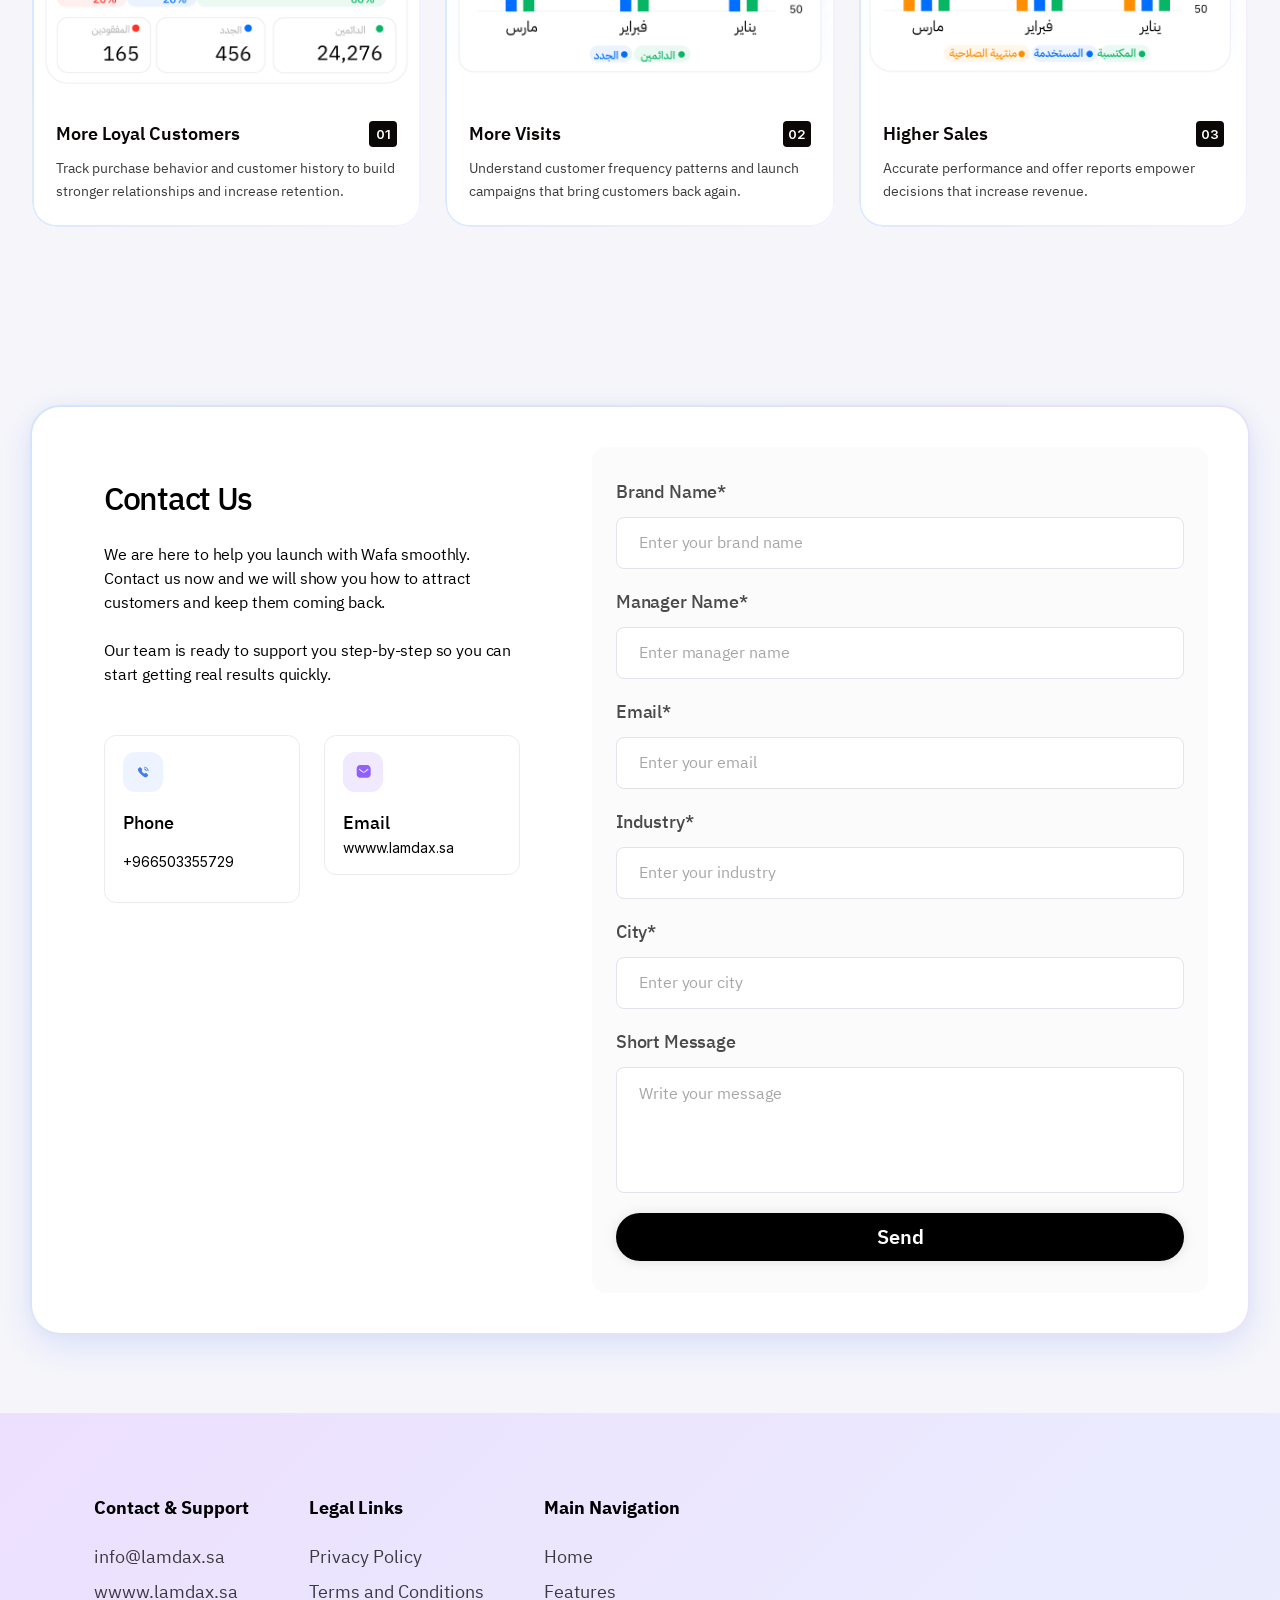
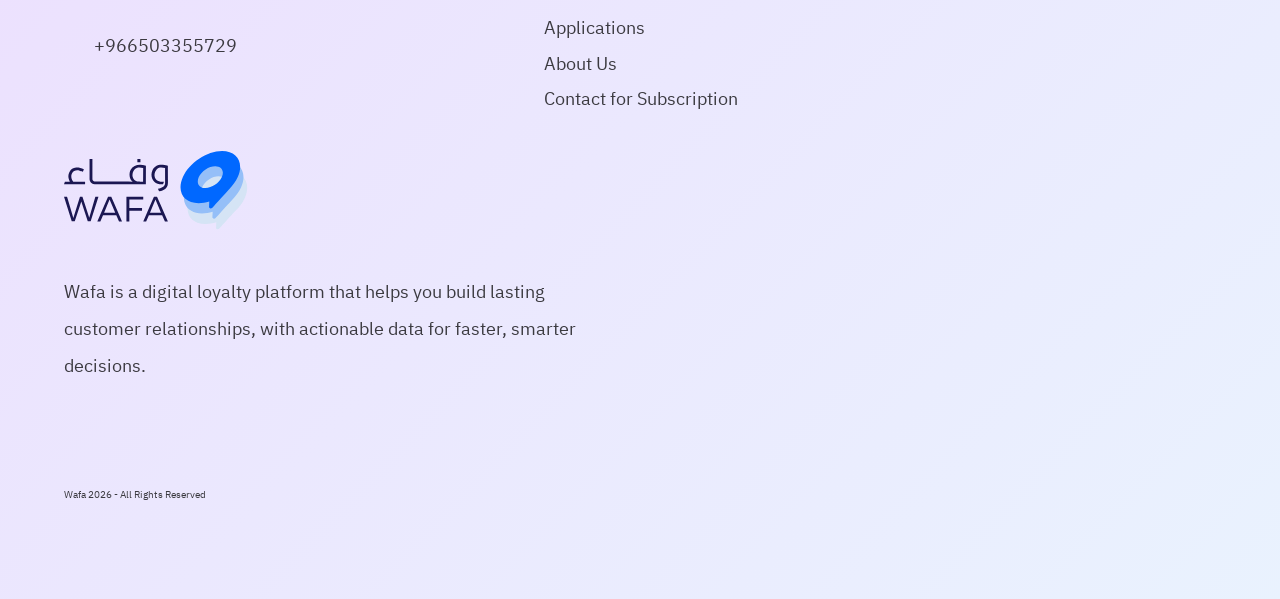
==== commit 30966e02: "Merged PR 2234: Refactor code structure for improved readability and maintainability Refactor code s" ====
--- a/index-en.html
+++ b/index-en.html
@@ -340,8 +340,7 @@
         <div class="text-wrapper-24">The Result</div>
       </div>
       <h2 class="text-wrapper-25">
-        Higher loyalty, more repeat visits, and measurable growth with an easy
-        setup.
+        Higher loyalty, more repeat visits,<br />and measurable growth with an easy setup.
       </h2>
 
       <a class="nav-cta" href="#contact">Join The Launch List</a>
--- a/css/style.css
+++ b/css/style.css
@@ -6,14 +6,6 @@
 }
 html {
   scroll-behavior: smooth;
-}
-:root {
-  --motion-dur-fast: 0.2s;
-  --motion-dur-medium: 0.25s;
-  --motion-dur-reveal: 0.55s;
-  --motion-ease: cubic-bezier(0.22, 1, 0.36, 1);
-  --motion-shadow-soft: 0 12px 24px rgba(15, 23, 42, 0.08);
-  --motion-shadow-medium: 0 22px 44px rgba(15, 23, 42, 0.1);
 }
 body {
   margin: 0;
@@ -45,15 +37,10 @@
   left: 0;
   right: 0;
   z-index: 1000;
+  background: rgba(246, 246, 250, 0.82);
+  backdrop-filter: blur(14px);
+  -webkit-backdrop-filter: blur(14px);
   padding: 12px 24px;
-}
-
-@media (min-width: 901px) {
-  .arabic-home .site-header {
-    background: transparent;
-    backdrop-filter: none;
-    -webkit-backdrop-filter: none;
-  }
 }
 
 .nav-container {
@@ -68,12 +55,15 @@
   border: 1px solid #e5e8ef;
   border-radius: 60px;
   box-shadow: 0 2px 20px rgba(0, 0, 0, 0.06);
-  transition: box-shadow 0.2s ease;
+  transition:
+    background 0.2s,
+    box-shadow 0.2s;
 }
 
 .nav-container:hover,
 .nav-container:focus-within,
 .site-header:hover .nav-container {
+  background: rgba(255, 255, 255, 1);
   box-shadow: 0 4px 24px rgba(0, 0, 0, 0.09);
 }
 
@@ -103,13 +93,13 @@
   padding: 8px 14px;
   border-radius: 40px;
   transition:
-    color var(--motion-dur-fast),
-    transform var(--motion-dur-fast) var(--motion-ease);
+    color 0.2s,
+    background 0.2s;
   white-space: nowrap;
 }
 .nav-link:hover {
-  color: #5f82c8;
-  transform: translateY(-1px);
+  color: #1a202c;
+  background: rgba(0, 0, 0, 0.05);
 }
 .nav-link.active {
   color: #467ce9;
@@ -146,13 +136,13 @@
   font-size: 13px;
   line-height: 1;
   transition:
-    color var(--motion-dur-fast),
-    transform var(--motion-dur-fast) var(--motion-ease),
-    box-shadow var(--motion-dur-fast) var(--motion-ease);
+    background 0.2s,
+    transform 0.2s,
+    box-shadow 0.2s;
 }
 
 .lang-switch:hover {
-  color: #467ce9;
+  background: rgba(255, 255, 255, 1);
   transform: translateY(-1px);
   box-shadow: 0 2px 10px rgba(0, 0, 0, 0.08);
 }
@@ -179,14 +169,12 @@
   font-size: 15px;
   white-space: nowrap;
   transition:
-    color var(--motion-dur-fast),
-    transform var(--motion-dur-fast) var(--motion-ease),
-    box-shadow var(--motion-dur-fast) var(--motion-ease);
+    background 0.2s,
+    opacity 0.2s;
 }
 .nav-cta:hover {
-  color: #d7e8ff;
-  transform: translateY(-1px);
-  box-shadow: var(--motion-shadow-soft);
+  background: #222;
+  opacity: 0.9;
 }
 
 /* Hamburger */
@@ -257,13 +245,10 @@
   font-size: 17px;
   color: #374151;
   border-radius: 10px;
-  transition:
-    color var(--motion-dur-fast) var(--motion-ease),
-    transform var(--motion-dur-fast) var(--motion-ease);
+  transition: background 0.2s;
 }
 .mobile-nav-link:hover {
-  color: #5f82c8;
-  transform: translateY(-1px);
+  background: rgba(0, 0, 0, 0.05);
 }
 
 .mobile-cta {
@@ -279,15 +264,10 @@
   font-weight: 600;
   font-size: 16px;
   text-align: center;
-  transition:
-    color var(--motion-dur-fast) var(--motion-ease),
-    transform var(--motion-dur-fast) var(--motion-ease),
-    box-shadow var(--motion-dur-fast) var(--motion-ease);
+  transition: opacity 0.2s;
 }
 .mobile-cta:hover {
-  color: #d7e8ff;
-  transform: translateY(-1px);
-  box-shadow: var(--motion-shadow-soft);
+  opacity: 0.85;
 }
 
 /* Overlay */
@@ -308,24 +288,6 @@
   max-width: 1400px;
   margin: 0 auto;
   position: relative;
-}
-
-.motion-reveal {
-  opacity: 1;
-  transform: translateY(0);
-  transition:
-    opacity var(--motion-dur-reveal) var(--motion-ease),
-    transform var(--motion-dur-reveal) var(--motion-ease);
-}
-
-.motion-reveal.is-reveal-ready {
-  opacity: 0;
-  transform: translateY(24px);
-}
-
-.motion-reveal.is-visible {
-  opacity: 1;
-  transform: translateY(0);
 }
 
 /* ═══════════════════════ HERO ═══════════════════════ */
@@ -398,17 +360,10 @@
     rgba(32, 32, 32, 1) 0%,
     rgba(0, 0, 0, 1) 100%
   );
-  transition:
-    transform 0.2s ease,
-    box-shadow 0.2s ease;
+  transition: opacity 0.2s;
 }
 .hero-main-cta:hover {
-  transform: translateY(-1px);
-  box-shadow:
-    inset 0px 4px 7.2px #76767666,
-    0px 14px 28px rgba(0, 0, 0, 0.18),
-    inset 0px -4px 4px #ffffff1a,
-    0px 4px 4px #bebebe40;
+  opacity: 0.85;
 }
 .hero-main-cta .close-button-text {
   font-family: "IBM Plex Sans Arabic", Helvetica;
@@ -521,12 +476,6 @@
   overflow: hidden;
   min-height: 400px;
   position: relative;
-  transform: translateY(0);
-  box-shadow: 0 12px 32px rgba(15, 23, 42, 0.05);
-  transition:
-    transform var(--motion-dur-medium) var(--motion-ease),
-    box-shadow var(--motion-dur-medium) var(--motion-ease),
-    opacity 0.45s var(--motion-ease);
 }
 
 /* Image card */
@@ -779,12 +728,6 @@
   height: 500px;
   border-radius: 52px;
   background: linear-gradient(100deg, #d7e8ff 1.68%, #f6f0ff 100%), #d9d9d9;
-  transform: translateY(0);
-  box-shadow: 0 18px 40px rgba(15, 23, 42, 0.06);
-  transition:
-    transform var(--motion-dur-medium) var(--motion-ease),
-    box-shadow var(--motion-dur-medium) var(--motion-ease),
-    opacity 0.45s var(--motion-ease);
 }
 
 .solution-label-text {
@@ -876,12 +819,6 @@
   height: 350px;
   left: 75%;
   top: 5%;
-  transform: translateY(0);
-  box-shadow: 0 18px 40px rgba(15, 23, 42, 0.06);
-  transition:
-    transform var(--motion-dur-medium) var(--motion-ease),
-    box-shadow var(--motion-dur-medium) var(--motion-ease),
-    opacity 0.45s var(--motion-ease);
 }
 
 .solution-bullets {
@@ -980,13 +917,6 @@
   border: none;
   display: flex;
   flex-direction: column;
-  transform: translateY(0);
-  opacity: 1;
-  box-shadow: 0 18px 38px rgba(15, 23, 42, 0.06);
-  transition:
-    transform 0.35s ease,
-    box-shadow 0.35s ease,
-    opacity 0.45s ease;
 }
 .features-card::before,
 .features-card-2::before,
@@ -1012,48 +942,6 @@
   z-index: 1;
   pointer-events: none;
 }
-
-.features-card.is-reveal-ready,
-.features-card-2.is-reveal-ready,
-.features-card-3.is-reveal-ready {
-  opacity: 0;
-  transform: translateY(28px);
-}
-
-.features-card.is-visible,
-.features-card-2.is-visible,
-.features-card-3.is-visible {
-  opacity: 1;
-  transform: translateY(0);
-}
-
-@media (hover: hover) and (pointer: fine) {
-  .stat-card:hover,
-  .solution-text-col:hover,
-  .solution-bullets-col:hover {
-    transform: translateY(-3px);
-    box-shadow: var(--motion-shadow-medium);
-  }
-
-  .features-card:hover,
-  .features-card-2:hover,
-  .features-card-3:hover {
-    transform: translateY(-4px);
-    box-shadow: 0 28px 50px rgba(15, 23, 42, 0.12);
-  }
-
-  .frame-22:hover {
-    transform: translateY(-3px);
-    box-shadow: var(--motion-shadow-medium);
-  }
-
-  .frame-25:hover {
-    transform: translateY(-2px);
-    border-color: #d6ddeb;
-    box-shadow: var(--motion-shadow-soft);
-  }
-}
-
 .features-card-img {
   width: 100%;
   height: 280px;
@@ -1137,31 +1025,6 @@
   text-align: right;
   display: block;
 }
-
-@media (prefers-reduced-motion: reduce) {
-  .motion-reveal,
-  .features-card,
-  .features-card-2,
-  .features-card-3,
-  .stat-card,
-  .solution-text-col,
-  .solution-bullets-col,
-  .frame-22,
-  .frame-25,
-  .footer-link,
-  .features-card-img {
-    transition: none;
-  }
-
-  .motion-reveal.is-reveal-ready,
-  .features-card.is-reveal-ready,
-  .features-card-2.is-reveal-ready,
-  .features-card-3.is-reveal-ready {
-    opacity: 1;
-    transform: none;
-  }
-}
-
 /* ── (legacy Anima positioning rules removed) ── */
 
 /* Card 2 */
@@ -1395,15 +1258,10 @@
     0px 0px 11.9px #c0c0c063,
     0px 4px 4px #f0f0f040;
   cursor: pointer;
-  transition:
-    transform 0.2s ease,
-    box-shadow 0.2s ease;
+  transition: opacity 0.2s;
 }
 .button:hover:not(:disabled) {
-  transform: translateY(-1px);
-  box-shadow:
-    0px 12px 24px rgba(0, 0, 0, 0.14),
-    0px 4px 4px #f0f0f040;
+  opacity: 0.85;
 }
 .button:disabled {
   opacity: 0.6;
@@ -1449,12 +1307,6 @@
   border-radius: 30px;
   padding: 32px;
   flex-shrink: 0;
-  transform: translateY(0);
-  box-shadow: 0 16px 36px rgba(15, 23, 42, 0.06);
-  transition:
-    transform var(--motion-dur-medium) var(--motion-ease),
-    box-shadow var(--motion-dur-medium) var(--motion-ease),
-    opacity 0.45s var(--motion-ease);
 }
 .frame-23 {
   display: flex;
@@ -1506,11 +1358,6 @@
   border: 1px solid;
   border-color: #ececec;
   flex: 1;
-  transform: translateY(0);
-  transition:
-    transform var(--motion-dur-fast) var(--motion-ease),
-    box-shadow var(--motion-dur-fast) var(--motion-ease),
-    border-color var(--motion-dur-fast) var(--motion-ease);
 }
 .iconly-bold-message-wrapper {
   position: relative;
@@ -1677,14 +1524,10 @@
   direction: rtl;
 }
 .footer-link {
-  display: inline-flex;
-  transition:
-    color var(--motion-dur-fast) var(--motion-ease),
-    transform var(--motion-dur-fast) var(--motion-ease);
+  transition: color 0.2s;
 }
 .footer-link:hover {
   color: #000;
-  transform: translateY(-1px);
 }
 .frame-33 {
   display: flex;
@@ -1987,11 +1830,6 @@
   .lang-switch {
     padding: 7px 10px;
     font-size: 12px;
-  }
-  .site-header.menu-open .lang-switch {
-    opacity: 0;
-    pointer-events: none;
-    visibility: hidden;
   }
   .site-header {
     padding: 10px 16px;
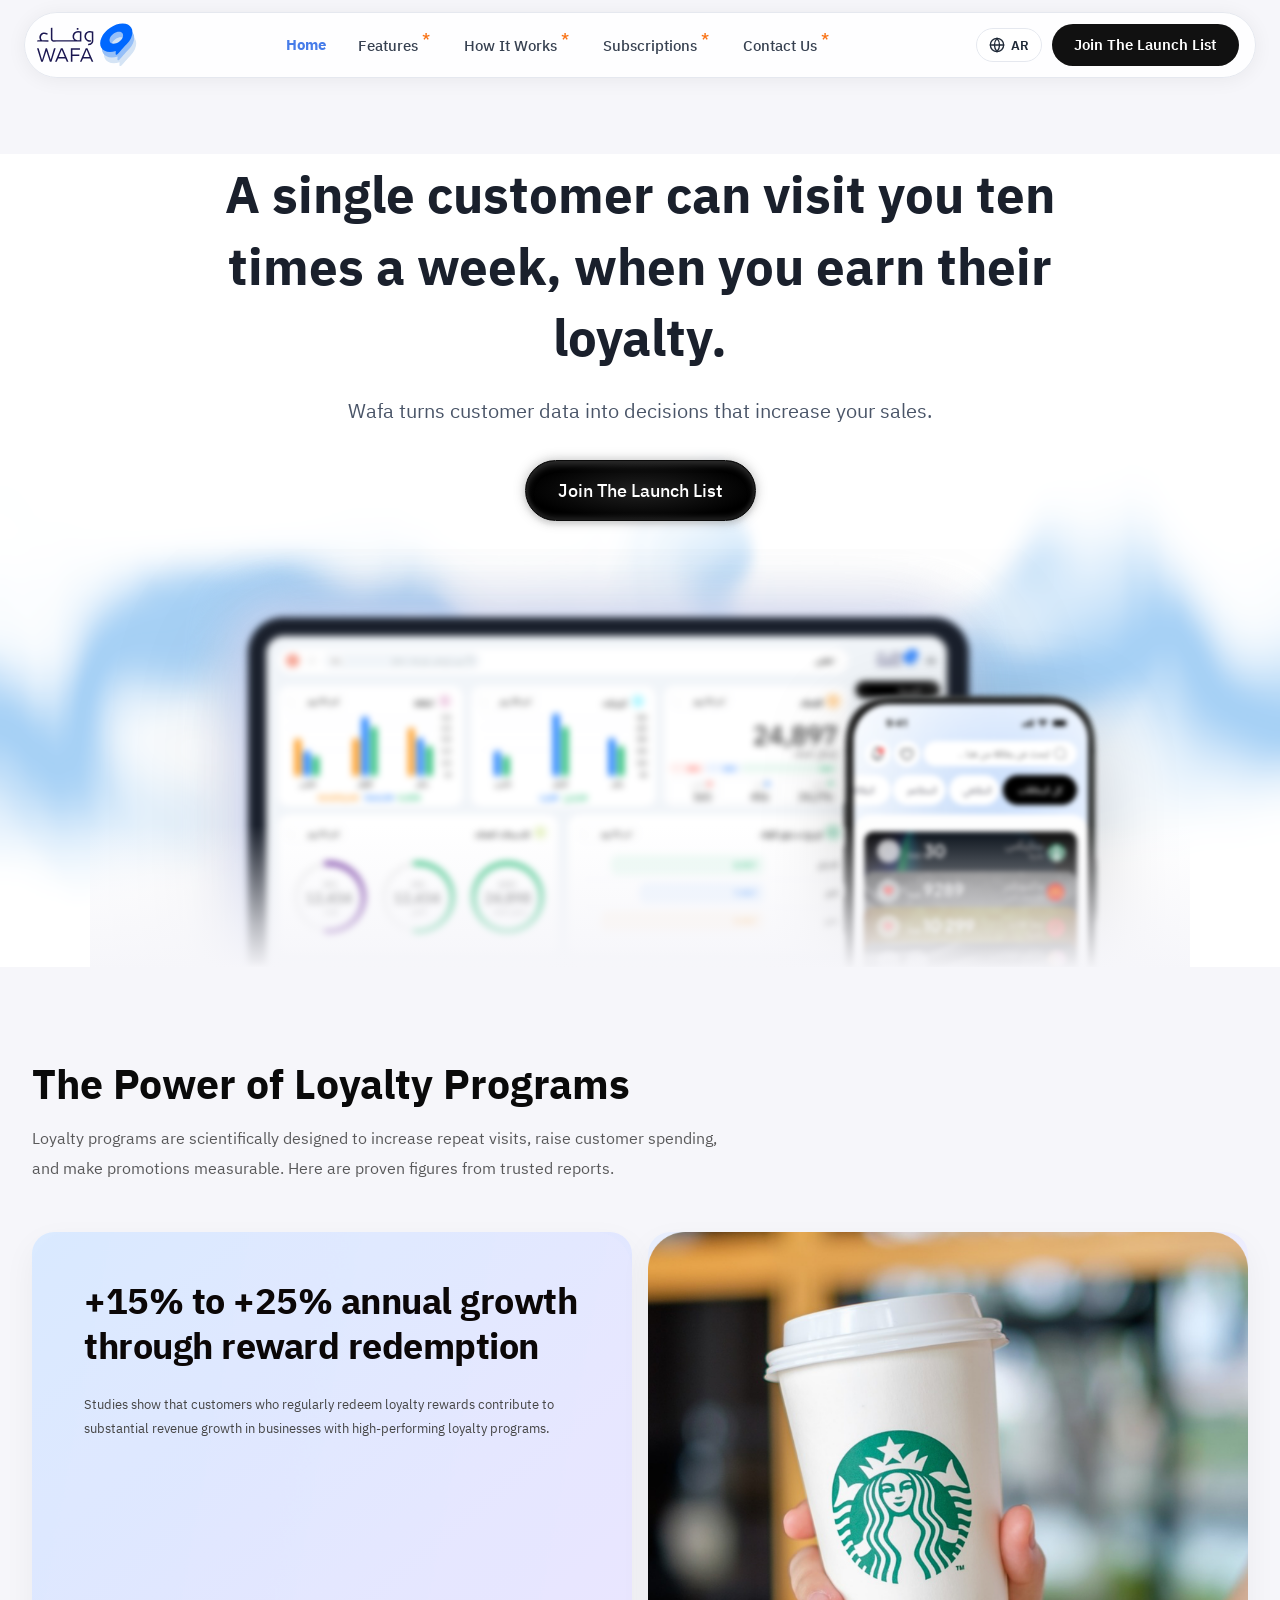
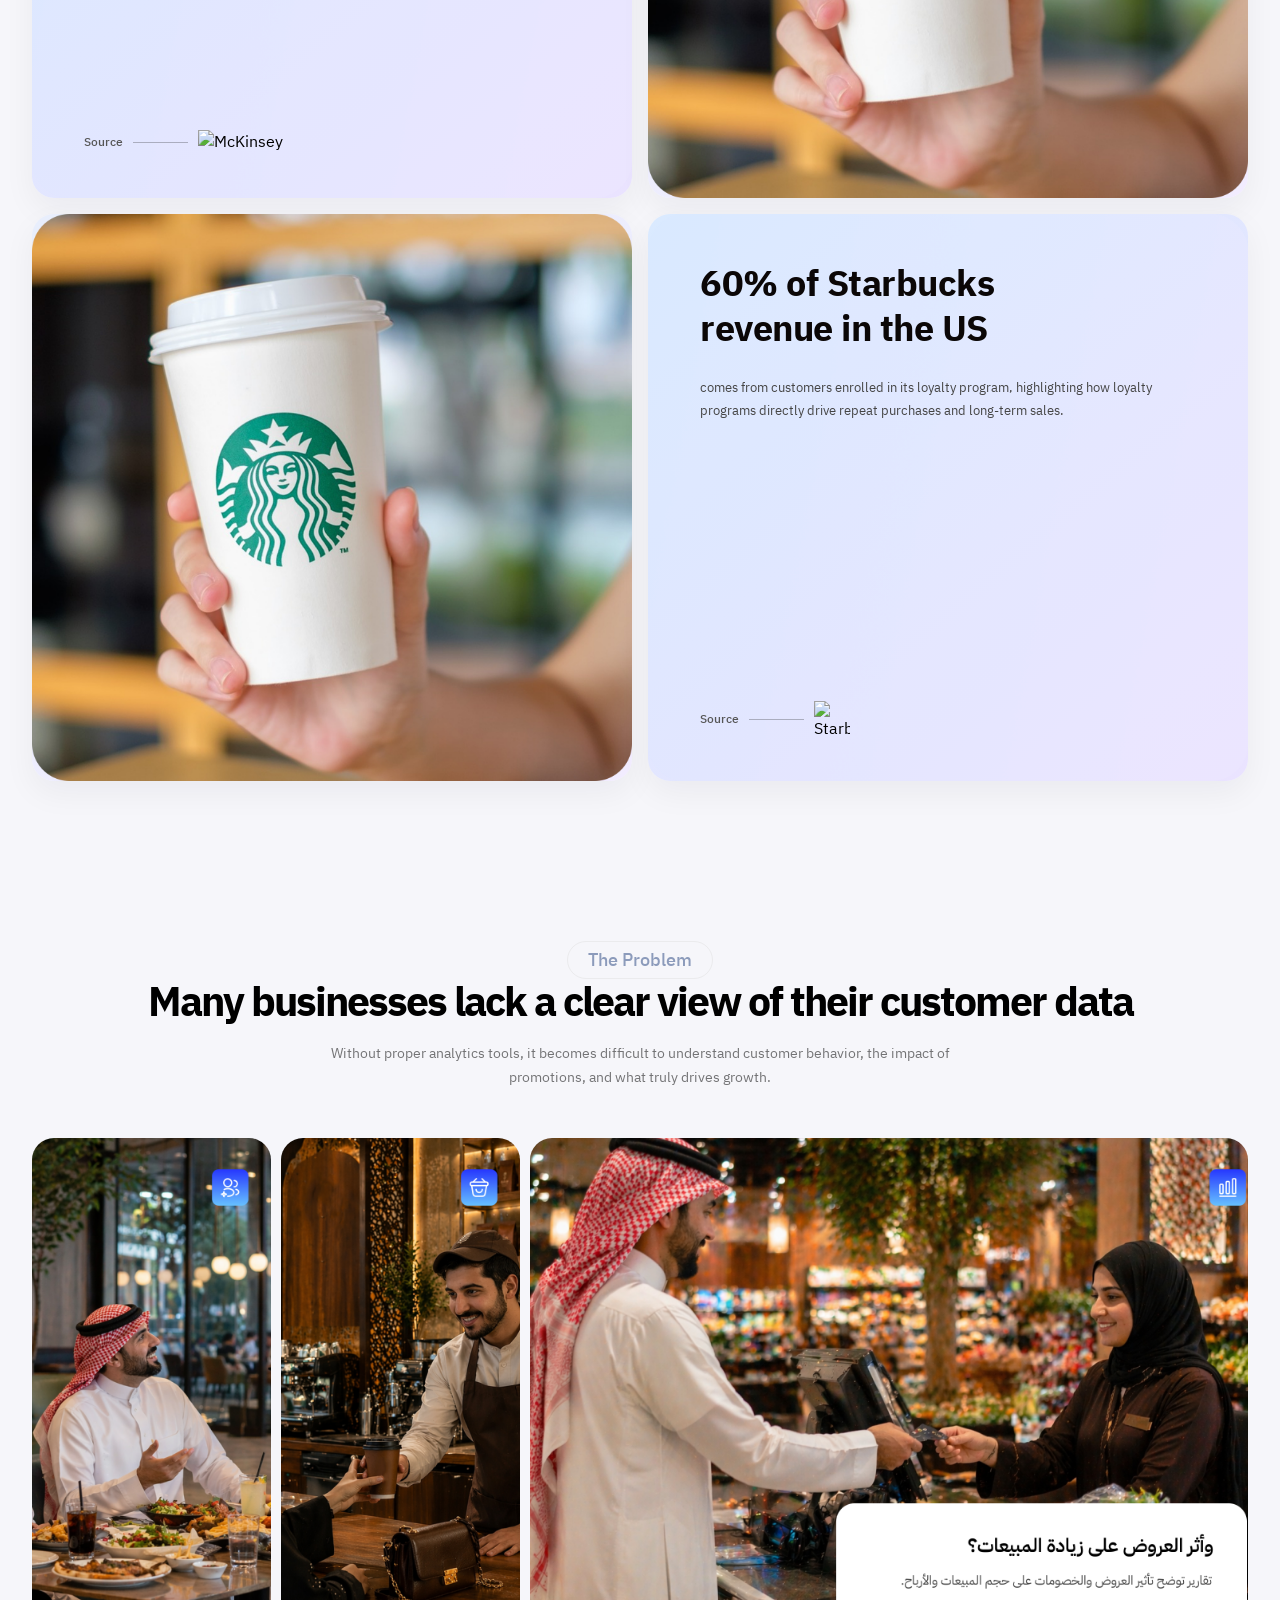
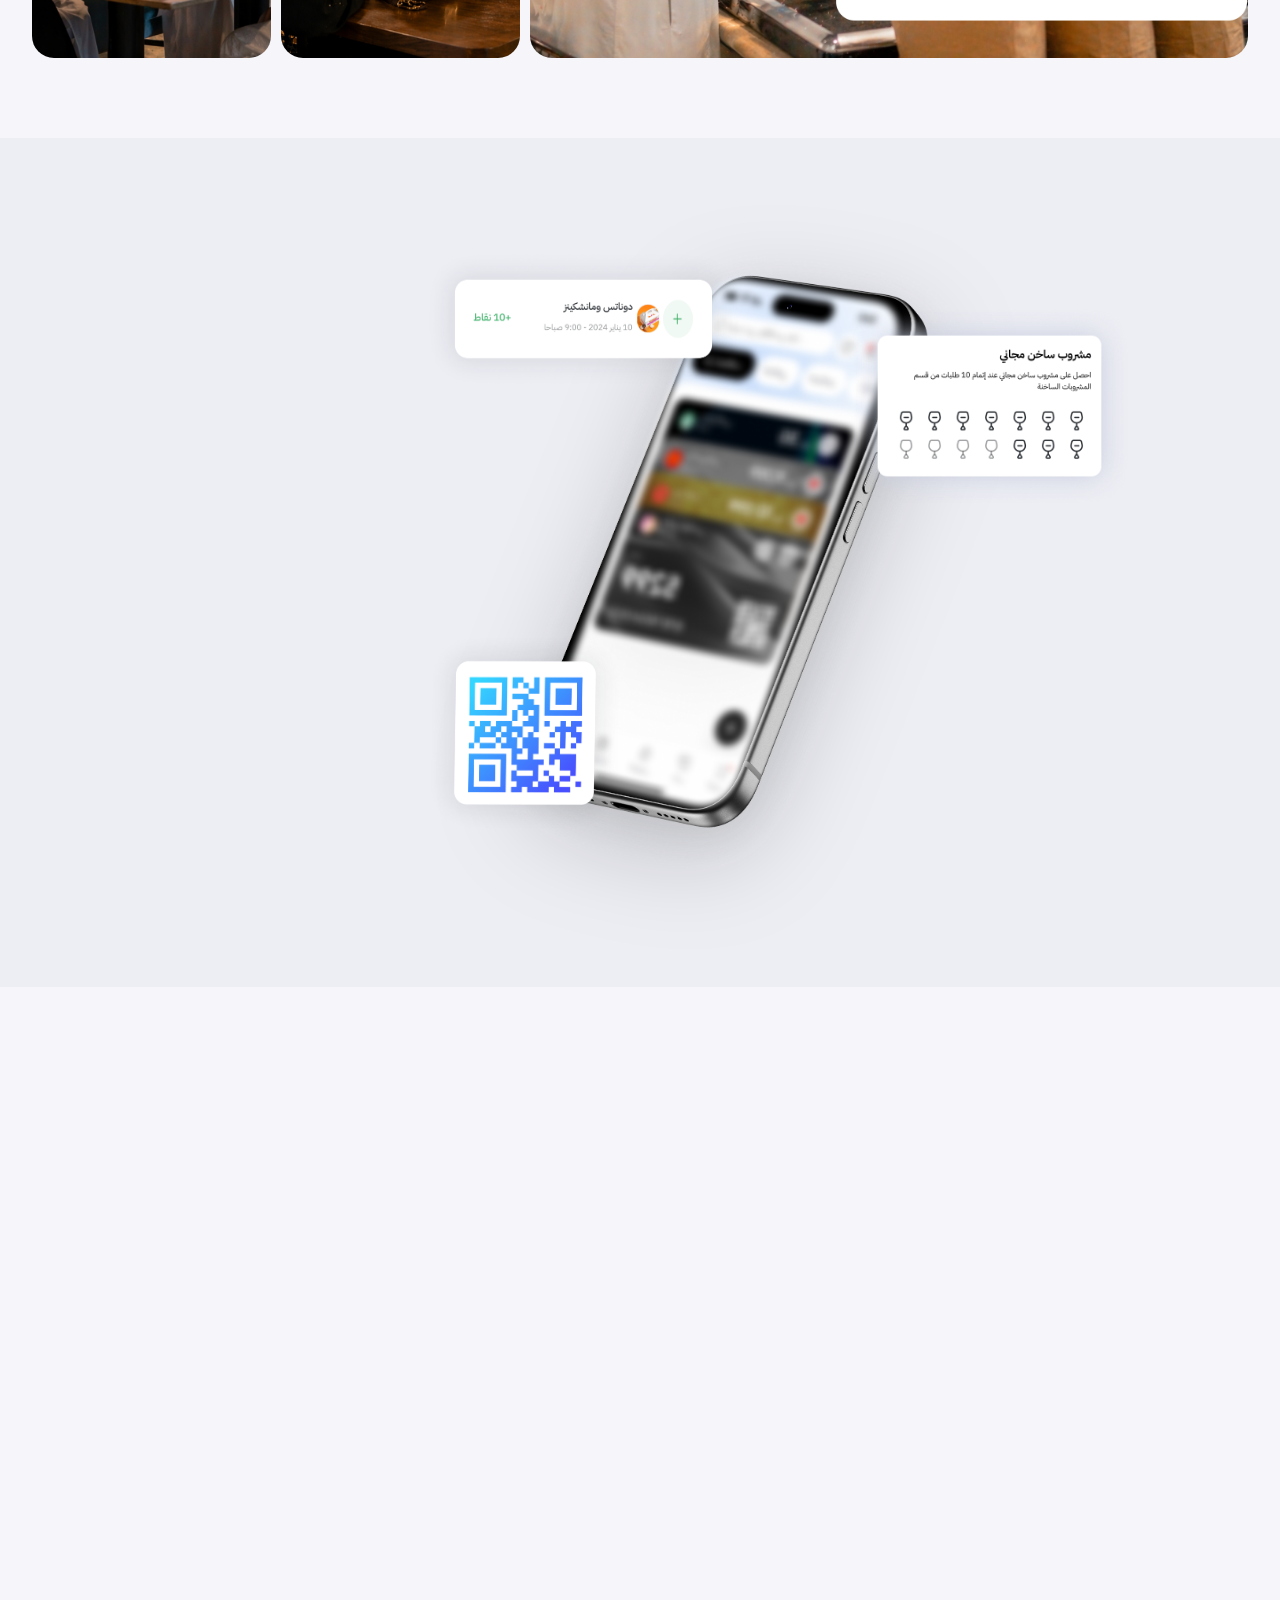
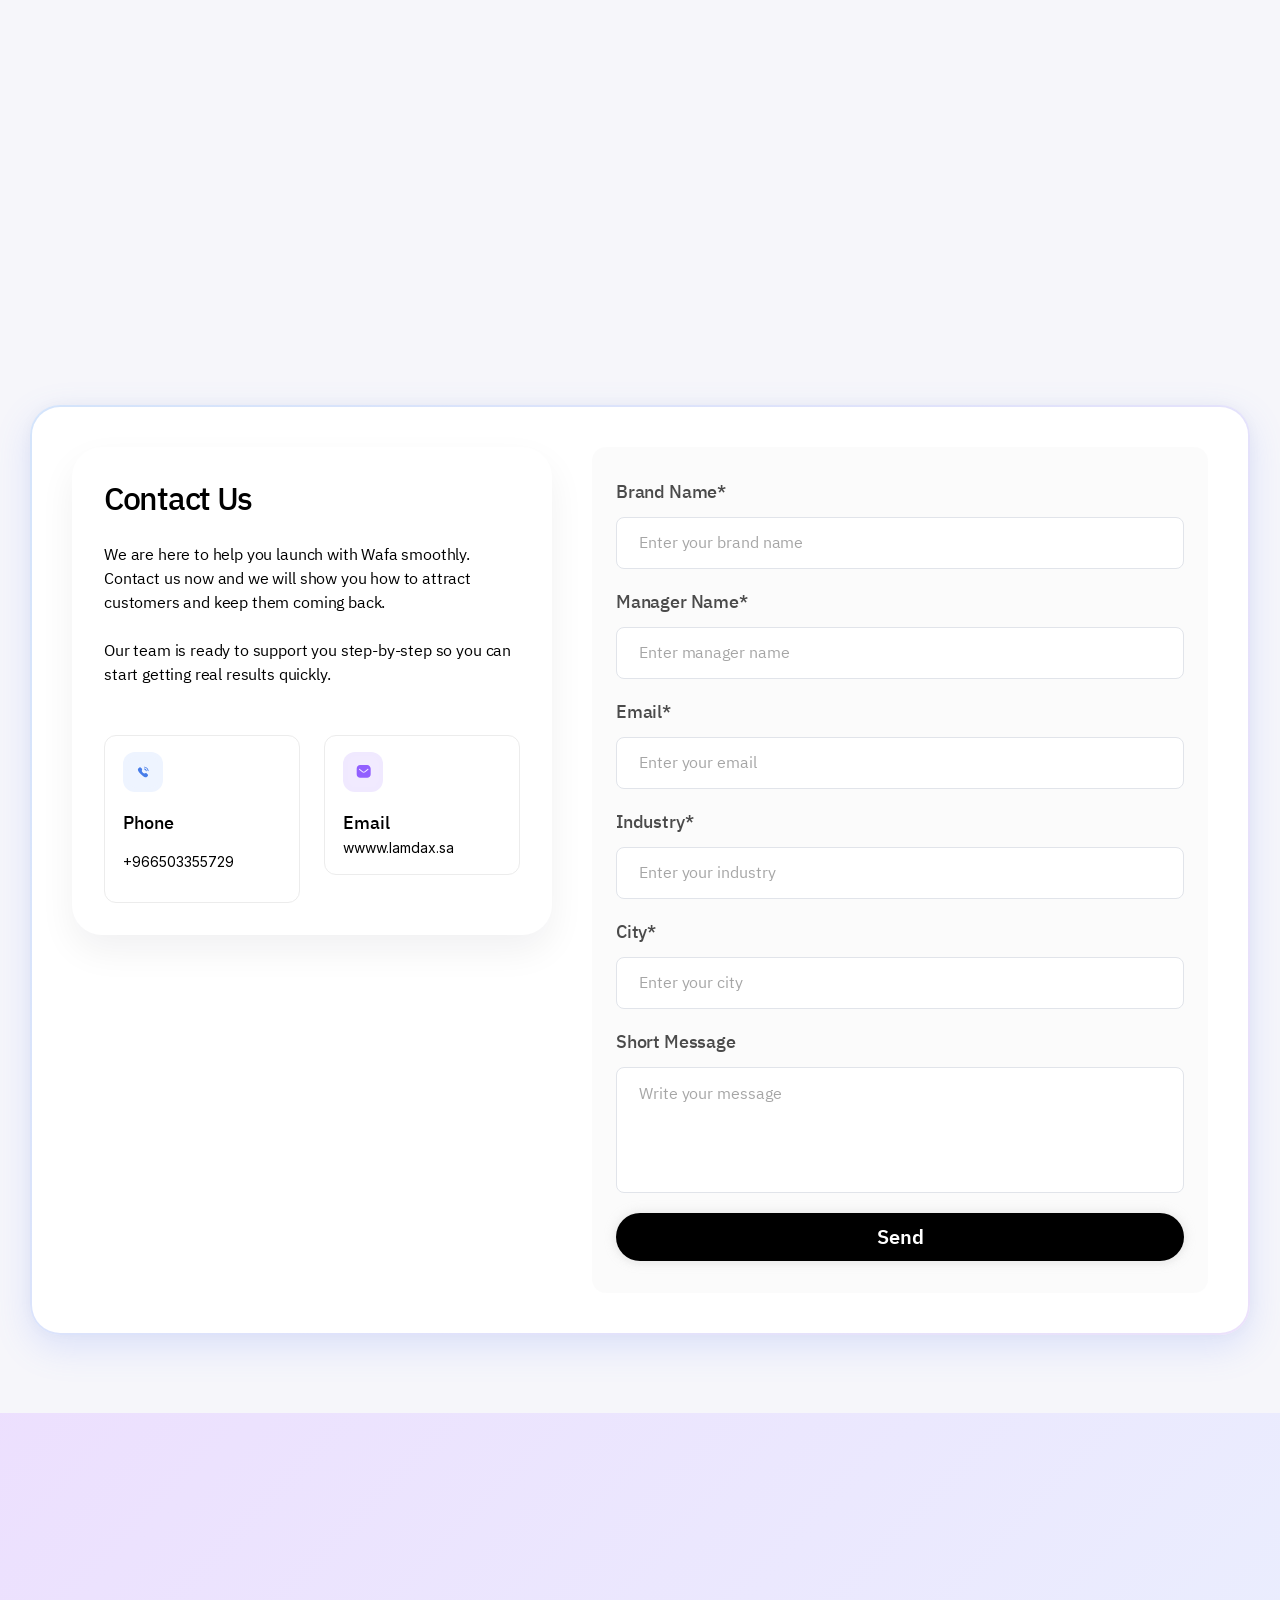
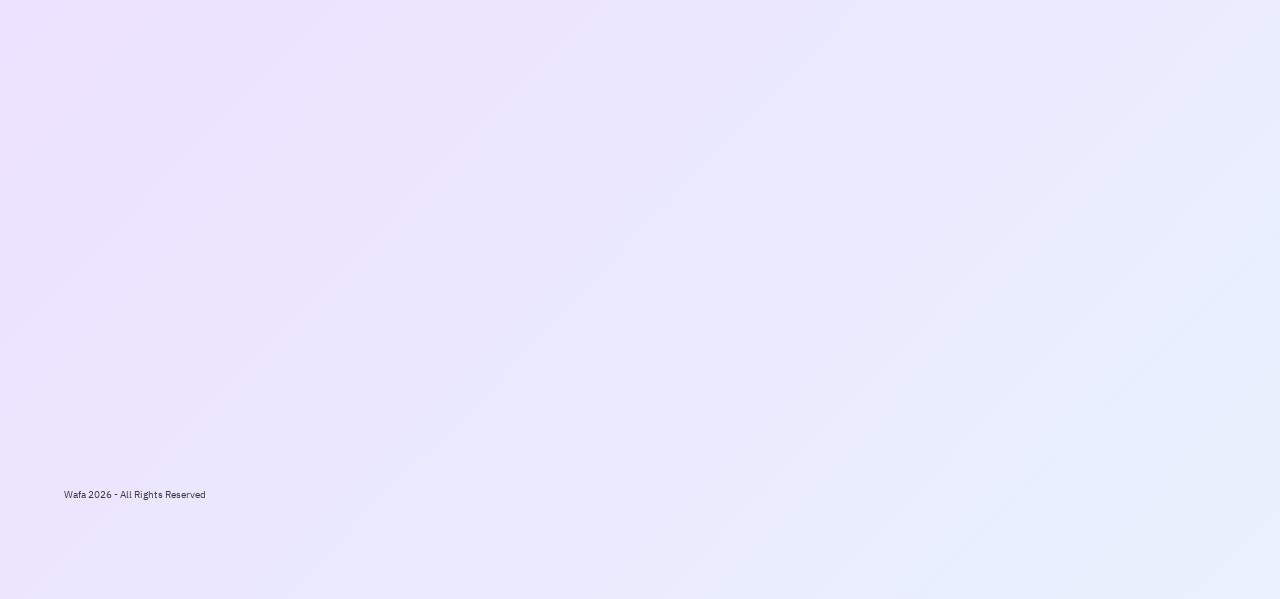
==== commit f90f7086: "Merge branch 'main' into feature/Wafa-landing-UI-modifications-Animation-4327" ====
--- a/index-en.html
+++ b/index-en.html
@@ -15,9 +15,9 @@
   <body class="english-home">
     <header class="site-header" id="top">
       <nav class="nav-container">
-        <div class="nav-logo">
+        <a class="nav-logo" href="index-en.html">
           <img alt="Wafa" class="nav-logo-img" src="imgs/Wafaa Full Logo.svg" />
-        </div>
+        </a>
         <ul class="nav-links" id="nav-links">
           <li>
             <a class="nav-link active" data-section="hero" href="#hero">Home</a>
@@ -617,11 +617,13 @@
             </div>
           </div>
           <div class="frame-33">
-            <img
-              alt="Wafa"
-              class="wafaa-full-logo"
-              src="imgs/Wafaa Full Logo.svg"
-            />
+            <a href="index-en.html" aria-label="Back to home">
+              <img
+                alt="Wafa"
+                class="wafaa-full-logo"
+                src="imgs/Wafaa Full Logo.svg"
+              />
+            </a>
             <p class="text-wrapper-22">
               Wafa is a digital loyalty platform that helps you build lasting
               customer relationships, with actionable data for faster, smarter
--- a/css/style.css
+++ b/css/style.css
@@ -6,6 +6,14 @@
 }
 html {
   scroll-behavior: smooth;
+}
+:root {
+  --motion-dur-fast: 0.2s;
+  --motion-dur-medium: 0.25s;
+  --motion-dur-reveal: 0.55s;
+  --motion-ease: cubic-bezier(0.22, 1, 0.36, 1);
+  --motion-shadow-soft: 0 12px 24px rgba(15, 23, 42, 0.08);
+  --motion-shadow-medium: 0 22px 44px rgba(15, 23, 42, 0.1);
 }
 body {
   margin: 0;
@@ -37,10 +45,15 @@
   left: 0;
   right: 0;
   z-index: 1000;
-  background: rgba(246, 246, 250, 0.82);
-  backdrop-filter: blur(14px);
-  -webkit-backdrop-filter: blur(14px);
   padding: 12px 24px;
+}
+
+@media (min-width: 901px) {
+  .arabic-home .site-header {
+    background: transparent;
+    backdrop-filter: none;
+    -webkit-backdrop-filter: none;
+  }
 }
 
 .nav-container {
@@ -55,15 +68,12 @@
   border: 1px solid #e5e8ef;
   border-radius: 60px;
   box-shadow: 0 2px 20px rgba(0, 0, 0, 0.06);
-  transition:
-    background 0.2s,
-    box-shadow 0.2s;
+  transition: box-shadow 0.2s ease;
 }
 
 .nav-container:hover,
 .nav-container:focus-within,
 .site-header:hover .nav-container {
-  background: rgba(255, 255, 255, 1);
   box-shadow: 0 4px 24px rgba(0, 0, 0, 0.09);
 }
 
@@ -93,13 +103,13 @@
   padding: 8px 14px;
   border-radius: 40px;
   transition:
-    color 0.2s,
-    background 0.2s;
+    color var(--motion-dur-fast),
+    transform var(--motion-dur-fast) var(--motion-ease);
   white-space: nowrap;
 }
 .nav-link:hover {
-  color: #1a202c;
-  background: rgba(0, 0, 0, 0.05);
+  color: #5f82c8;
+  transform: translateY(-1px);
 }
 .nav-link.active {
   color: #467ce9;
@@ -136,13 +146,13 @@
   font-size: 13px;
   line-height: 1;
   transition:
-    background 0.2s,
-    transform 0.2s,
-    box-shadow 0.2s;
+    color var(--motion-dur-fast),
+    transform var(--motion-dur-fast) var(--motion-ease),
+    box-shadow var(--motion-dur-fast) var(--motion-ease);
 }
 
 .lang-switch:hover {
-  background: rgba(255, 255, 255, 1);
+  color: #467ce9;
   transform: translateY(-1px);
   box-shadow: 0 2px 10px rgba(0, 0, 0, 0.08);
 }
@@ -169,12 +179,14 @@
   font-size: 15px;
   white-space: nowrap;
   transition:
-    background 0.2s,
-    opacity 0.2s;
+    color var(--motion-dur-fast),
+    transform var(--motion-dur-fast) var(--motion-ease),
+    box-shadow var(--motion-dur-fast) var(--motion-ease);
 }
 .nav-cta:hover {
-  background: #222;
-  opacity: 0.9;
+  color: #d7e8ff;
+  transform: translateY(-1px);
+  box-shadow: var(--motion-shadow-soft);
 }
 
 /* Hamburger */
@@ -245,10 +257,13 @@
   font-size: 17px;
   color: #374151;
   border-radius: 10px;
-  transition: background 0.2s;
+  transition:
+    color var(--motion-dur-fast) var(--motion-ease),
+    transform var(--motion-dur-fast) var(--motion-ease);
 }
 .mobile-nav-link:hover {
-  background: rgba(0, 0, 0, 0.05);
+  color: #5f82c8;
+  transform: translateY(-1px);
 }
 
 .mobile-cta {
@@ -264,10 +279,15 @@
   font-weight: 600;
   font-size: 16px;
   text-align: center;
-  transition: opacity 0.2s;
+  transition:
+    color var(--motion-dur-fast) var(--motion-ease),
+    transform var(--motion-dur-fast) var(--motion-ease),
+    box-shadow var(--motion-dur-fast) var(--motion-ease);
 }
 .mobile-cta:hover {
-  opacity: 0.85;
+  color: #d7e8ff;
+  transform: translateY(-1px);
+  box-shadow: var(--motion-shadow-soft);
 }
 
 /* Overlay */
@@ -288,6 +308,24 @@
   max-width: 1400px;
   margin: 0 auto;
   position: relative;
+}
+
+.motion-reveal {
+  opacity: 1;
+  transform: translateY(0);
+  transition:
+    opacity var(--motion-dur-reveal) var(--motion-ease),
+    transform var(--motion-dur-reveal) var(--motion-ease);
+}
+
+.motion-reveal.is-reveal-ready {
+  opacity: 0;
+  transform: translateY(24px);
+}
+
+.motion-reveal.is-visible {
+  opacity: 1;
+  transform: translateY(0);
 }
 
 /* ═══════════════════════ HERO ═══════════════════════ */
@@ -360,10 +398,17 @@
     rgba(32, 32, 32, 1) 0%,
     rgba(0, 0, 0, 1) 100%
   );
-  transition: opacity 0.2s;
+  transition:
+    transform 0.2s ease,
+    box-shadow 0.2s ease;
 }
 .hero-main-cta:hover {
-  opacity: 0.85;
+  transform: translateY(-1px);
+  box-shadow:
+    inset 0px 4px 7.2px #76767666,
+    0px 14px 28px rgba(0, 0, 0, 0.18),
+    inset 0px -4px 4px #ffffff1a,
+    0px 4px 4px #bebebe40;
 }
 .hero-main-cta .close-button-text {
   font-family: "IBM Plex Sans Arabic", Helvetica;
@@ -476,6 +521,12 @@
   overflow: hidden;
   min-height: 400px;
   position: relative;
+  transform: translateY(0);
+  box-shadow: 0 12px 32px rgba(15, 23, 42, 0.05);
+  transition:
+    transform var(--motion-dur-medium) var(--motion-ease),
+    box-shadow var(--motion-dur-medium) var(--motion-ease),
+    opacity 0.45s var(--motion-ease);
 }
 
 /* Image card */
@@ -728,6 +779,12 @@
   height: 500px;
   border-radius: 52px;
   background: linear-gradient(100deg, #d7e8ff 1.68%, #f6f0ff 100%), #d9d9d9;
+  transform: translateY(0);
+  box-shadow: 0 18px 40px rgba(15, 23, 42, 0.06);
+  transition:
+    transform var(--motion-dur-medium) var(--motion-ease),
+    box-shadow var(--motion-dur-medium) var(--motion-ease),
+    opacity 0.45s var(--motion-ease);
 }
 
 .solution-label-text {
@@ -819,6 +876,12 @@
   height: 350px;
   left: 75%;
   top: 5%;
+  transform: translateY(0);
+  box-shadow: 0 18px 40px rgba(15, 23, 42, 0.06);
+  transition:
+    transform var(--motion-dur-medium) var(--motion-ease),
+    box-shadow var(--motion-dur-medium) var(--motion-ease),
+    opacity 0.45s var(--motion-ease);
 }
 
 .solution-bullets {
@@ -917,6 +980,13 @@
   border: none;
   display: flex;
   flex-direction: column;
+  transform: translateY(0);
+  opacity: 1;
+  box-shadow: 0 18px 38px rgba(15, 23, 42, 0.06);
+  transition:
+    transform 0.35s ease,
+    box-shadow 0.35s ease,
+    opacity 0.45s ease;
 }
 .features-card::before,
 .features-card-2::before,
@@ -942,6 +1012,48 @@
   z-index: 1;
   pointer-events: none;
 }
+
+.features-card.is-reveal-ready,
+.features-card-2.is-reveal-ready,
+.features-card-3.is-reveal-ready {
+  opacity: 0;
+  transform: translateY(28px);
+}
+
+.features-card.is-visible,
+.features-card-2.is-visible,
+.features-card-3.is-visible {
+  opacity: 1;
+  transform: translateY(0);
+}
+
+@media (hover: hover) and (pointer: fine) {
+  .stat-card:hover,
+  .solution-text-col:hover,
+  .solution-bullets-col:hover {
+    transform: translateY(-3px);
+    box-shadow: var(--motion-shadow-medium);
+  }
+
+  .features-card:hover,
+  .features-card-2:hover,
+  .features-card-3:hover {
+    transform: translateY(-4px);
+    box-shadow: 0 28px 50px rgba(15, 23, 42, 0.12);
+  }
+
+  .frame-22:hover {
+    transform: translateY(-3px);
+    box-shadow: var(--motion-shadow-medium);
+  }
+
+  .frame-25:hover {
+    transform: translateY(-2px);
+    border-color: #d6ddeb;
+    box-shadow: var(--motion-shadow-soft);
+  }
+}
+
 .features-card-img {
   width: 100%;
   height: 280px;
@@ -1025,6 +1137,31 @@
   text-align: right;
   display: block;
 }
+
+@media (prefers-reduced-motion: reduce) {
+  .motion-reveal,
+  .features-card,
+  .features-card-2,
+  .features-card-3,
+  .stat-card,
+  .solution-text-col,
+  .solution-bullets-col,
+  .frame-22,
+  .frame-25,
+  .footer-link,
+  .features-card-img {
+    transition: none;
+  }
+
+  .motion-reveal.is-reveal-ready,
+  .features-card.is-reveal-ready,
+  .features-card-2.is-reveal-ready,
+  .features-card-3.is-reveal-ready {
+    opacity: 1;
+    transform: none;
+  }
+}
+
 /* ── (legacy Anima positioning rules removed) ── */
 
 /* Card 2 */
@@ -1258,10 +1395,15 @@
     0px 0px 11.9px #c0c0c063,
     0px 4px 4px #f0f0f040;
   cursor: pointer;
-  transition: opacity 0.2s;
+  transition:
+    transform 0.2s ease,
+    box-shadow 0.2s ease;
 }
 .button:hover:not(:disabled) {
-  opacity: 0.85;
+  transform: translateY(-1px);
+  box-shadow:
+    0px 12px 24px rgba(0, 0, 0, 0.14),
+    0px 4px 4px #f0f0f040;
 }
 .button:disabled {
   opacity: 0.6;
@@ -1307,6 +1449,12 @@
   border-radius: 30px;
   padding: 32px;
   flex-shrink: 0;
+  transform: translateY(0);
+  box-shadow: 0 16px 36px rgba(15, 23, 42, 0.06);
+  transition:
+    transform var(--motion-dur-medium) var(--motion-ease),
+    box-shadow var(--motion-dur-medium) var(--motion-ease),
+    opacity 0.45s var(--motion-ease);
 }
 .frame-23 {
   display: flex;
@@ -1358,6 +1506,11 @@
   border: 1px solid;
   border-color: #ececec;
   flex: 1;
+  transform: translateY(0);
+  transition:
+    transform var(--motion-dur-fast) var(--motion-ease),
+    box-shadow var(--motion-dur-fast) var(--motion-ease),
+    border-color var(--motion-dur-fast) var(--motion-ease);
 }
 .iconly-bold-message-wrapper {
   position: relative;
@@ -1524,10 +1677,14 @@
   direction: rtl;
 }
 .footer-link {
-  transition: color 0.2s;
+  display: inline-flex;
+  transition:
+    color var(--motion-dur-fast) var(--motion-ease),
+    transform var(--motion-dur-fast) var(--motion-ease);
 }
 .footer-link:hover {
   color: #000;
+  transform: translateY(-1px);
 }
 .frame-33 {
   display: flex;
@@ -1830,6 +1987,11 @@
   .lang-switch {
     padding: 7px 10px;
     font-size: 12px;
+  }
+  .site-header.menu-open .lang-switch {
+    opacity: 0;
+    pointer-events: none;
+    visibility: hidden;
   }
   .site-header {
     padding: 10px 16px;
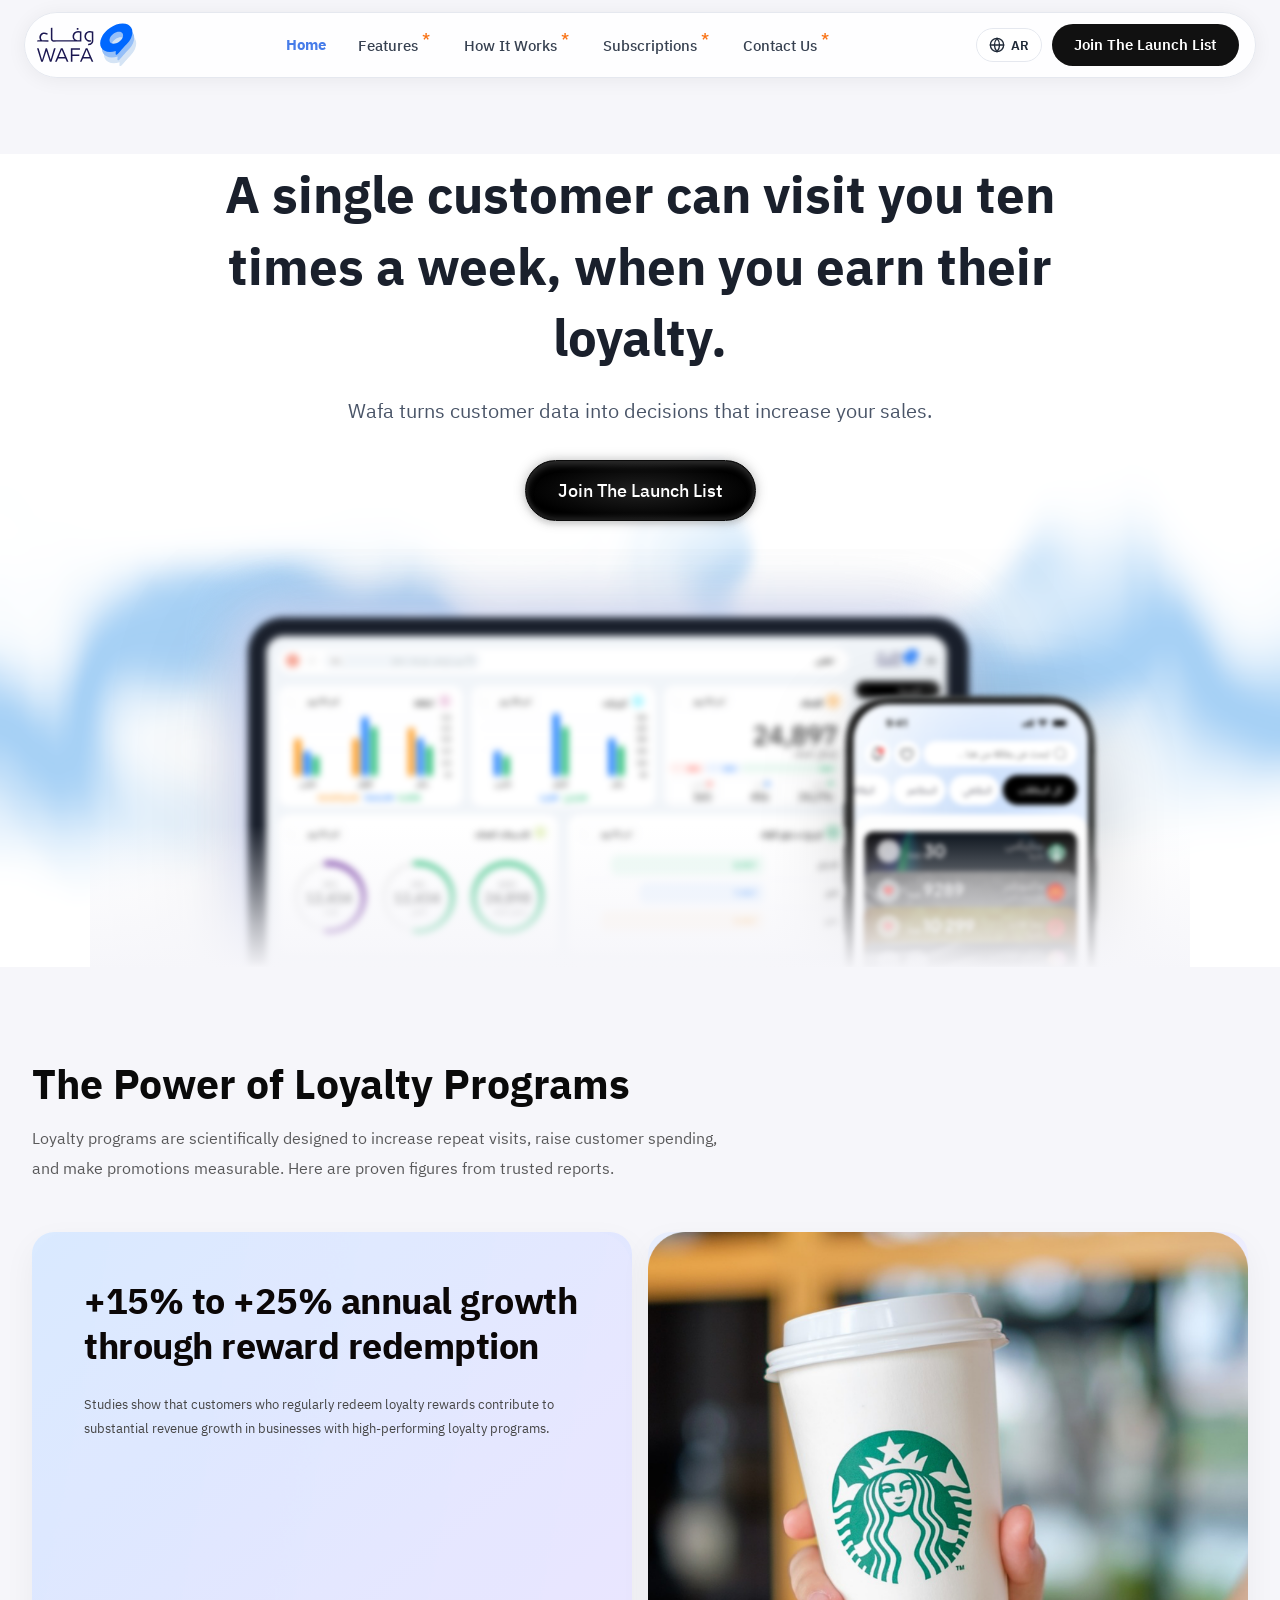
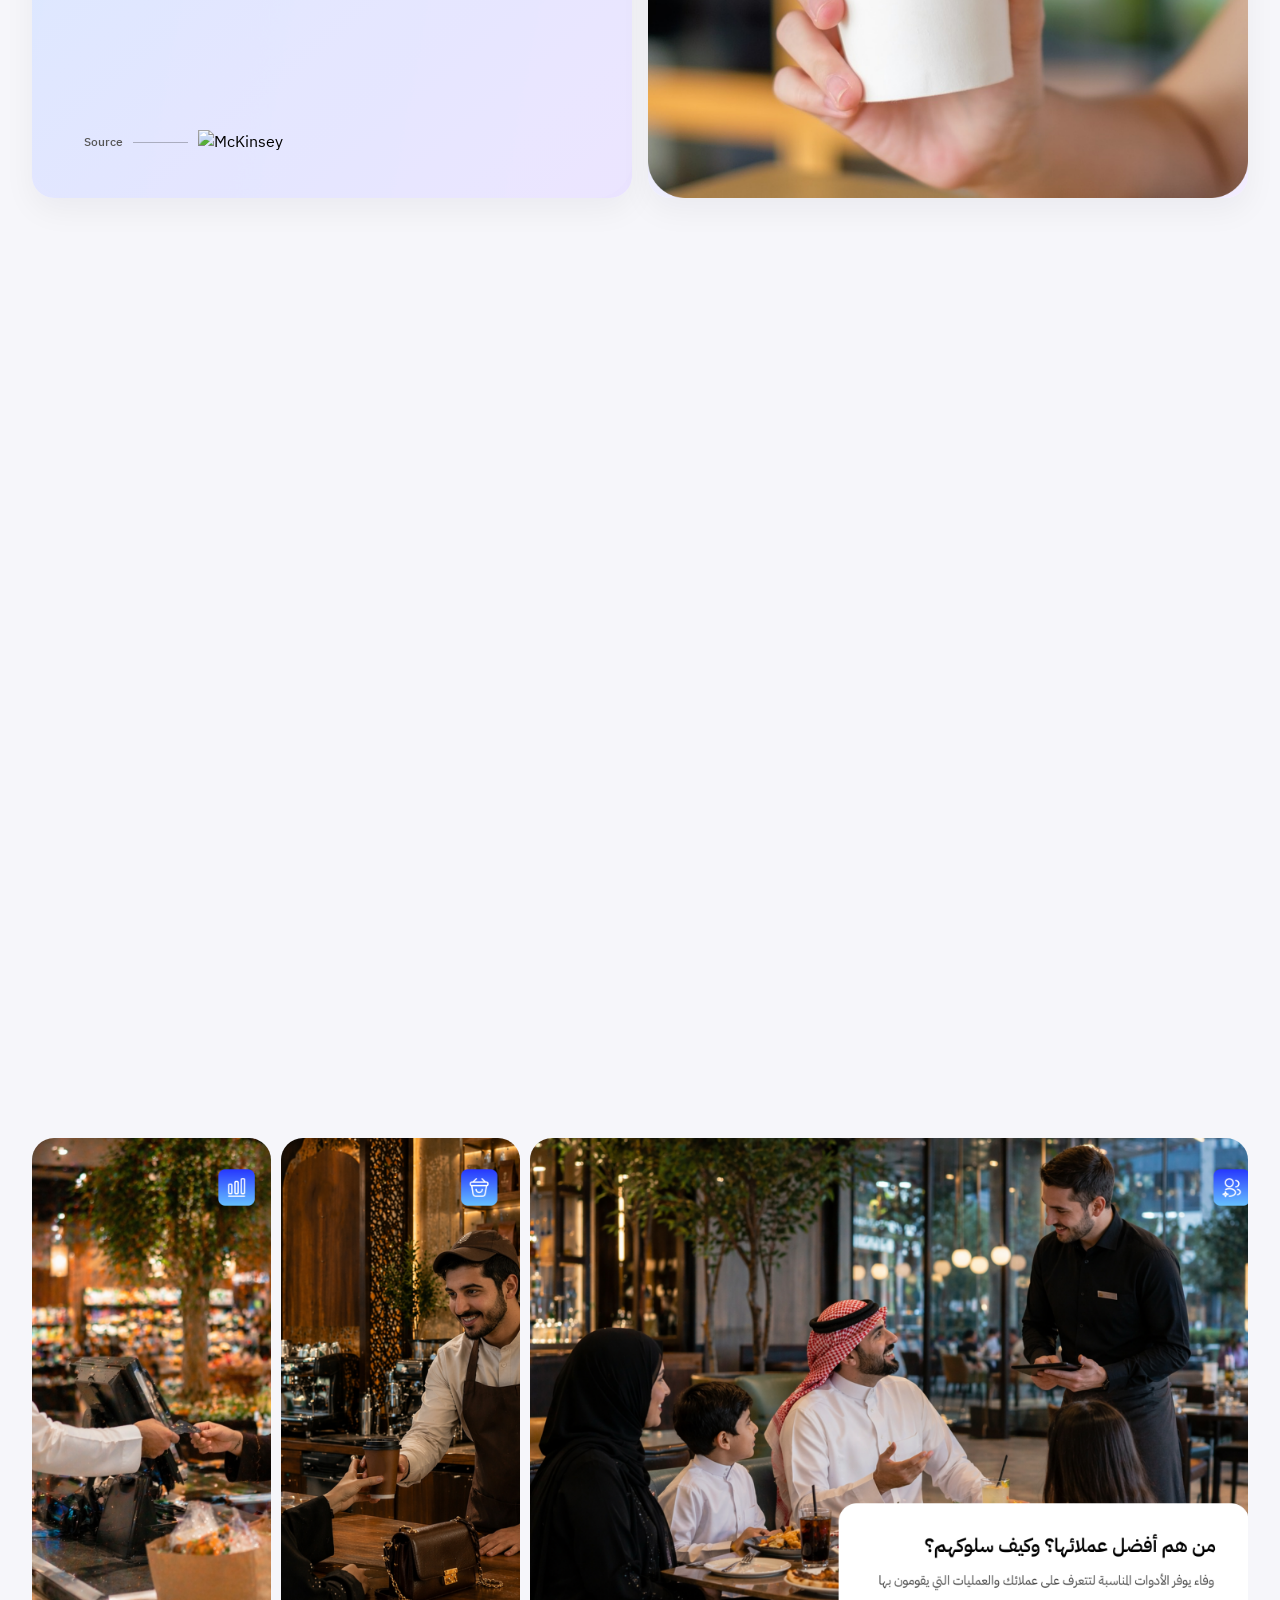
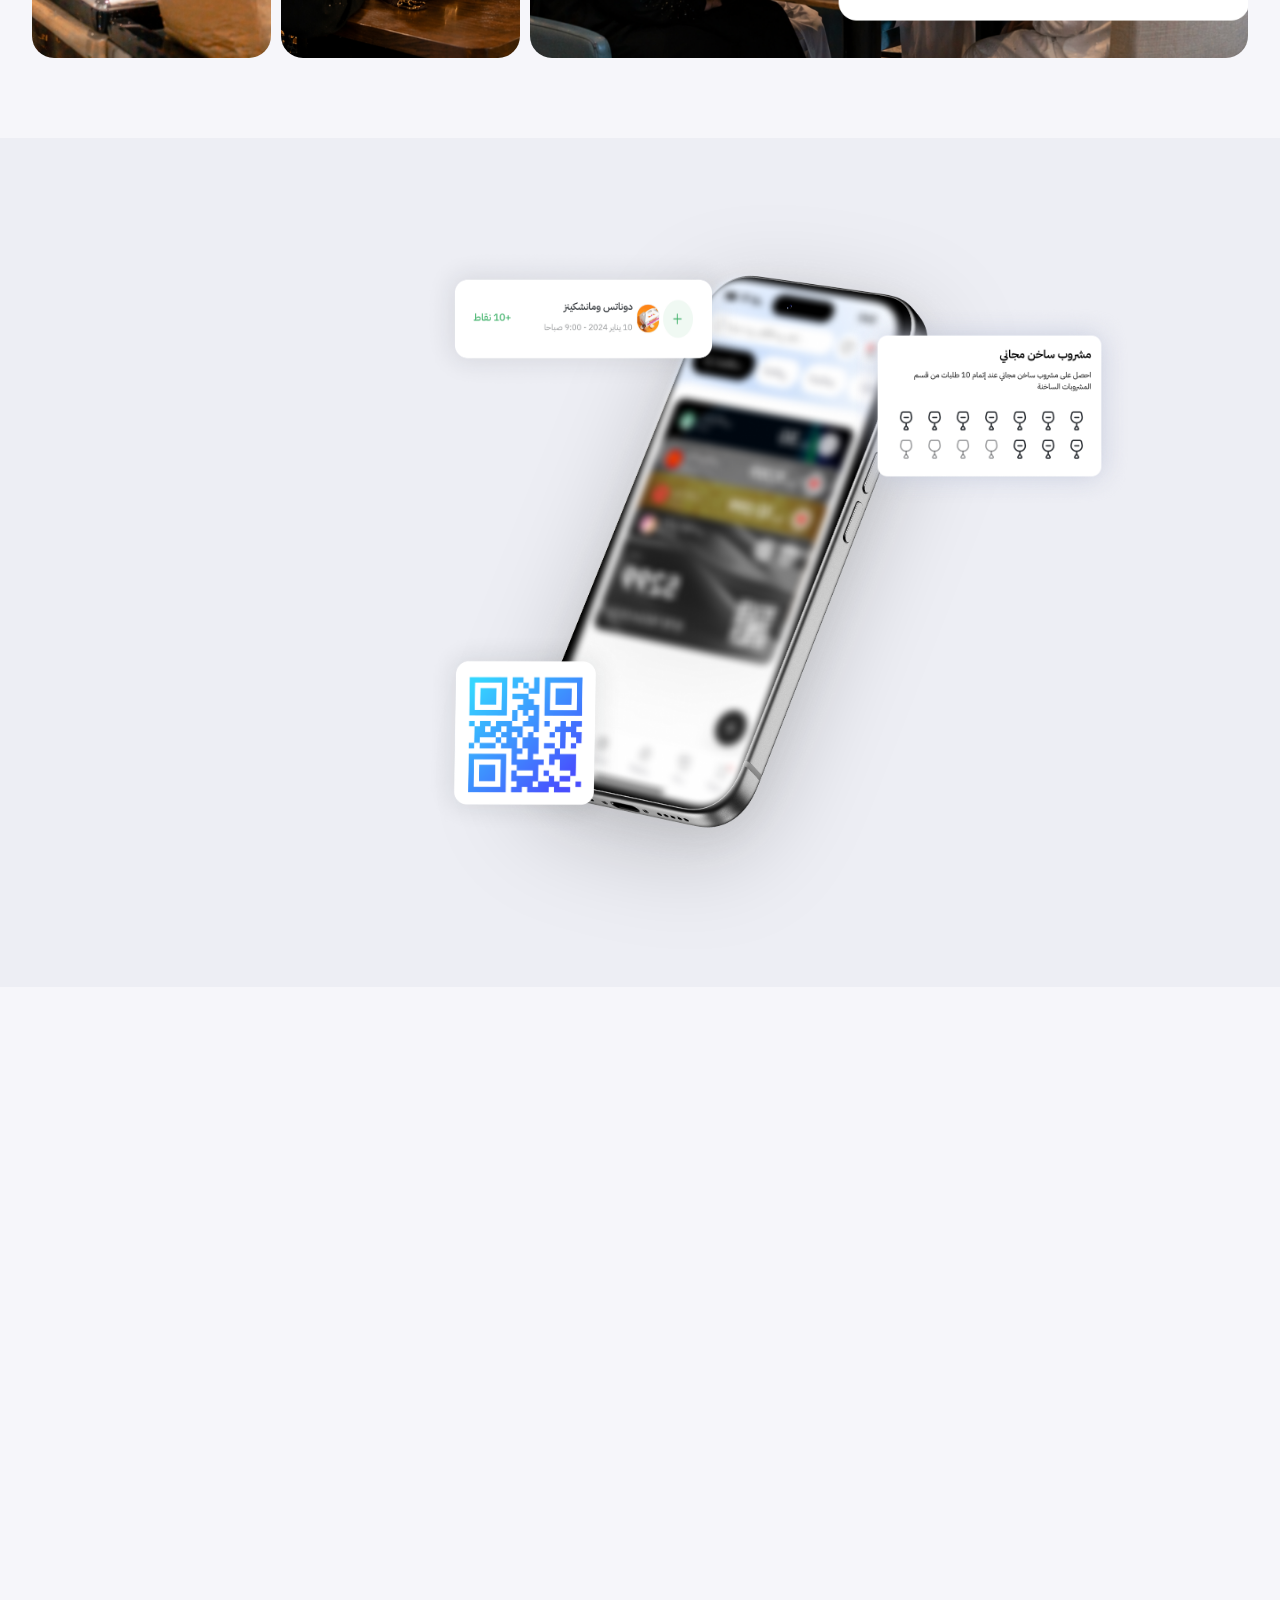
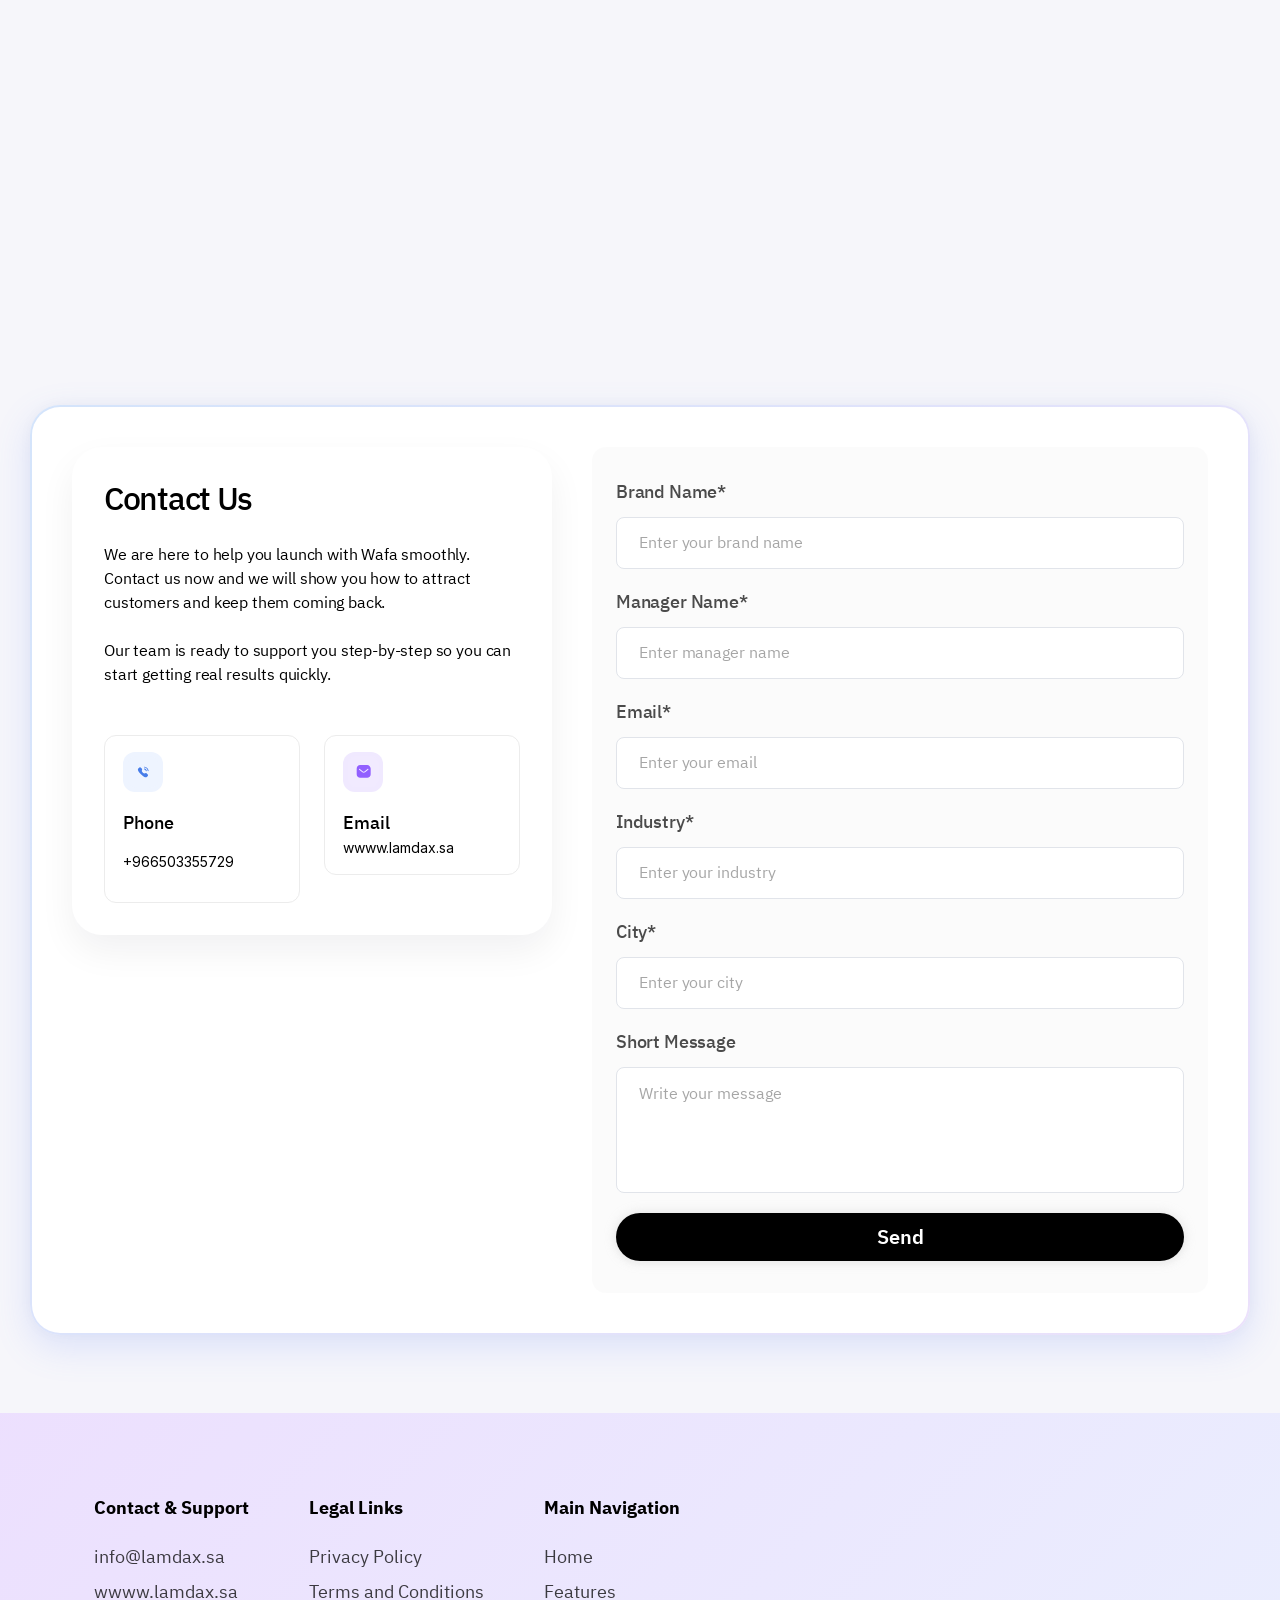
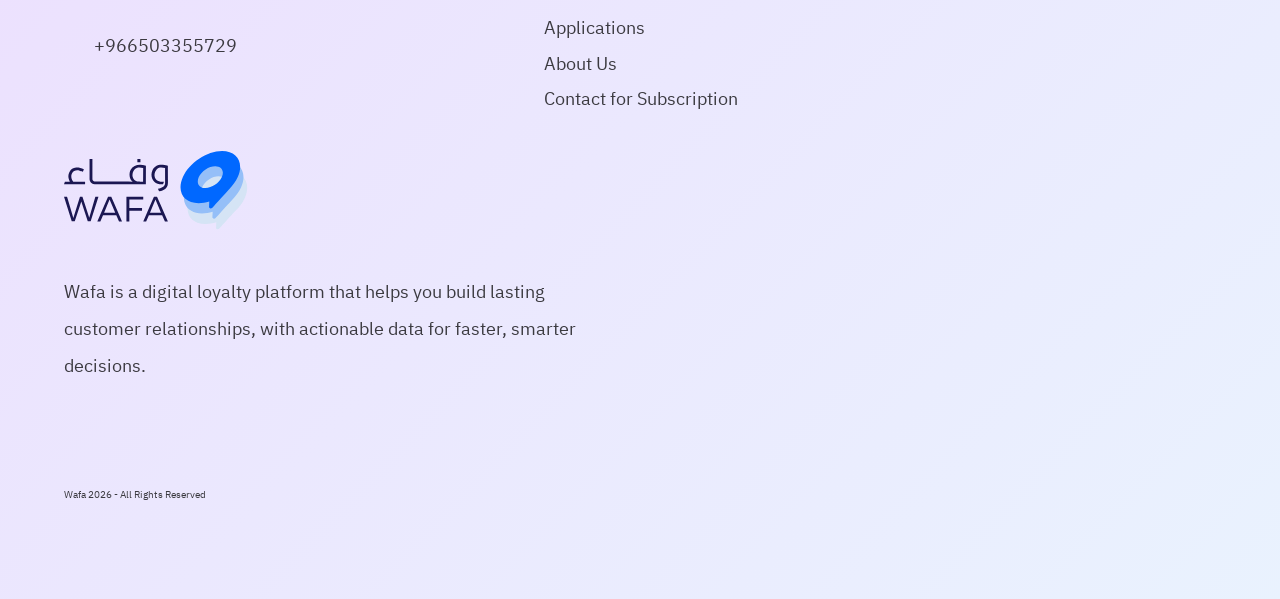
==== commit 9690dd83: "fix: adjust button alignment and text alignment in style.css; update problem panel data in index fil" ====
--- a/index-en.html
+++ b/index-en.html
@@ -247,16 +247,18 @@
         </p>
       </div>
       <div class="problem-accordion" id="problem-accordion">
-        <div
-          class="problem-panel"
-          data-panel="1"
-          data-shrinked="imgs/Problem/image-1-shrinked.png"
-          data-expanded="imgs/Problem/image-1-expanded.png"
+
+         <div
+          class="problem-panel "
+          data-panel="3"
+          data-shrinked="imgs/Problem/image-3-shrinked.png"
+          data-expanded="imgs/Problem/image-3-expanded.png"
           style="
-            background-image: url(&quot;imgs/Problem/image-1-shrinked.png&quot;);
+            background-image: url(&quot;imgs/Problem/image-3-shrinked.png&quot;);
           "
         ></div>
-        <div
+
+         <div
           class="problem-panel"
           data-panel="2"
           data-shrinked="imgs/Problem/image-2-shrinked.png"
@@ -267,13 +269,15 @@
         ></div>
         <div
           class="problem-panel active"
-          data-panel="3"
-          data-shrinked="imgs/Problem/image-3-shrinked.png"
-          data-expanded="imgs/Problem/image-3-expanded.png"
+          data-panel="1"
+          data-shrinked="imgs/Problem/image-1-shrinked.png"
+          data-expanded="imgs/Problem/image-1-expanded.png"
           style="
-            background-image: url(&quot;imgs/Problem/image-3-expanded.png&quot;);
+            background-image: url(&quot;imgs/Problem/image-1-expanded.png&quot;);
           "
         ></div>
+       
+       
       </div>
     </section>
 
@@ -340,7 +344,8 @@
         <div class="text-wrapper-24">The Result</div>
       </div>
       <h2 class="text-wrapper-25">
-        Higher loyalty, more repeat visits,<br />and measurable growth with an easy setup.
+        Higher loyalty, more repeat visits,<br />and measurable growth with an
+        easy setup.
       </h2>
 
       <a class="nav-cta" href="#contact">Join The Launch List</a>
--- a/css/style.css
+++ b/css/style.css
@@ -1340,7 +1340,8 @@
   font-family: "IBM Plex Sans Arabic", Helvetica;
   font-size: 13px;
   direction: rtl;
-  align-self: flex-end;
+  align-self: flex-start;
+  text-align: right;
 }
 .text-wrapper-9 {
   font-family: "IBM Plex Sans Arabic", Helvetica;
